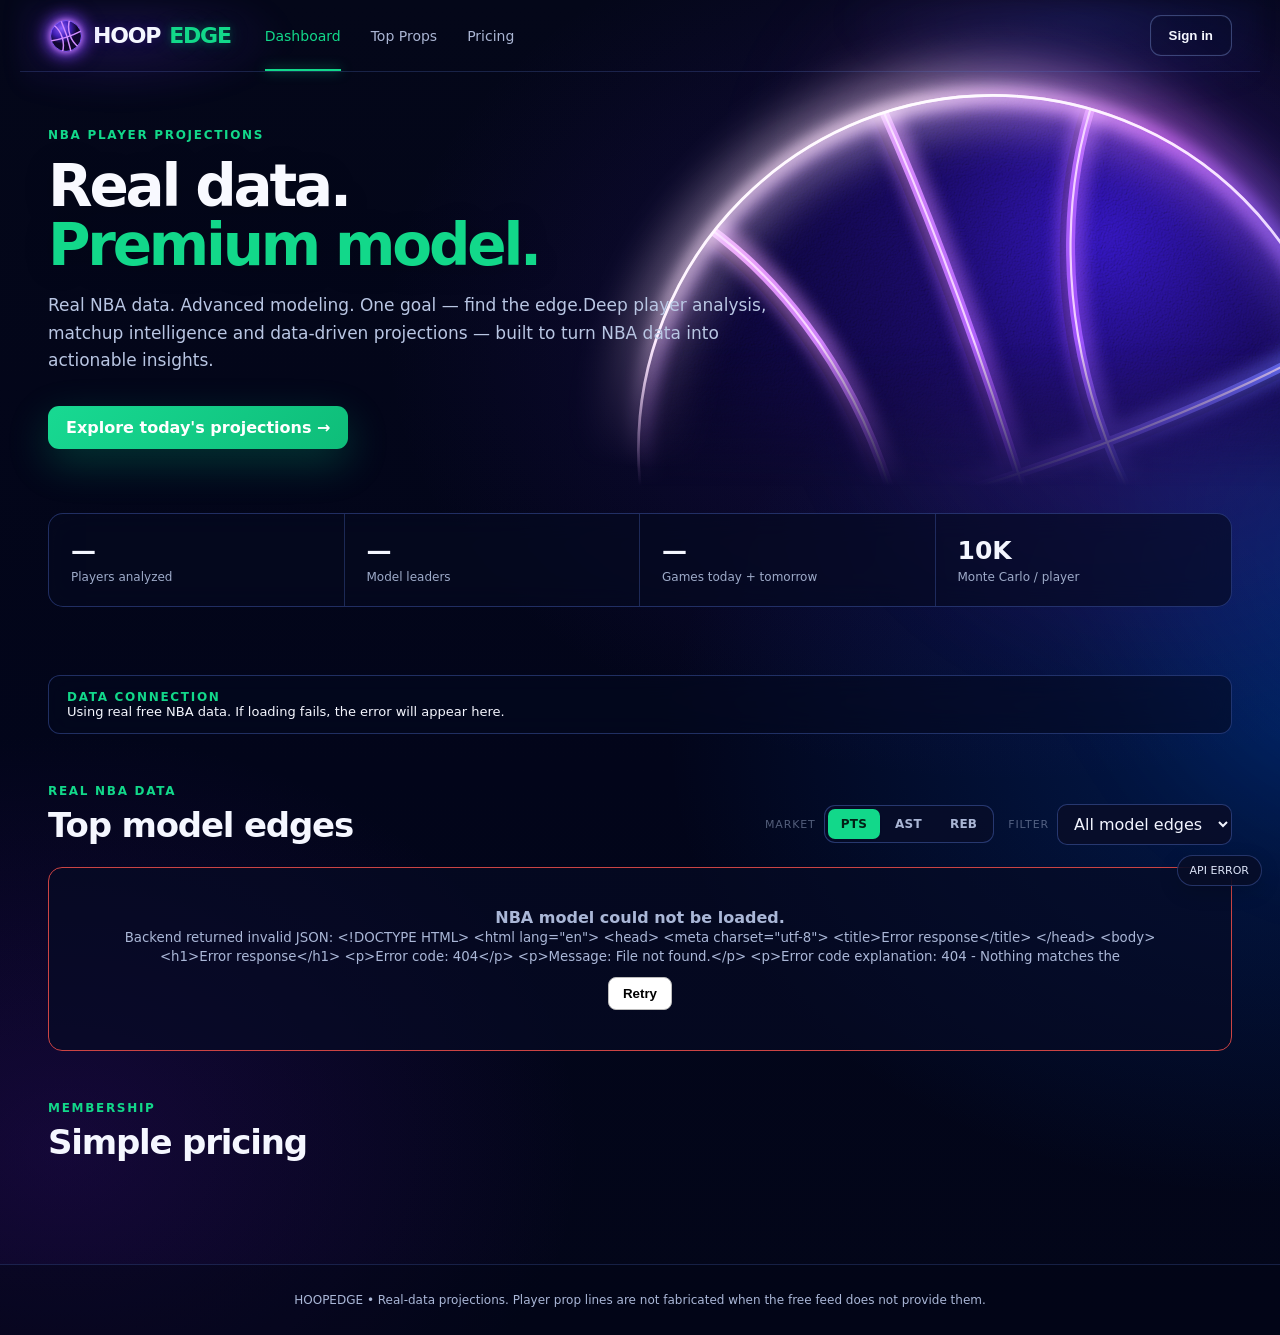
==== web/index.html @ 105c9c6b "Enhance hero section with additional insights Updated hero section to include deep player analysis a" ====
<!doctype html><html><head><meta charset="utf-8"><meta name="viewport" content="width=device-width,initial-scale=1"><title>HOOPEDGE — NBA Player Projections</title><style id="hoopedge-style">
:root{--bg:#f5f7f6;--panel:#fff;--line:#dfe7e2;--text:#102018;--muted:#6e7e75;--green:#19a866;--soft:#edf8f1}*{box-sizing:border-box}html{scroll-behavior:smooth}body{margin:0;background:var(--bg);color:var(--text);font-family:Inter,ui-sans-serif,system-ui,-apple-system,Segoe UI,sans-serif}header{height:72px;display:flex;align-items:center;max-width:1240px;margin:auto;padding:0 28px;border-bottom:1px solid var(--line);gap:36px}.brand{font-weight:900;letter-spacing:-1px;font-size:22px}.brand span{color:var(--green)}nav{display:flex;gap:28px;flex:1}a{color:inherit;text-decoration:none}nav a{font-size:14px;color:var(--muted)}button,.cta{border:0;border-radius:10px;padding:12px 18px;font-weight:750}.ghost{background:transparent;color:var(--text);border:1px solid var(--line)}main{max-width:1240px;margin:auto;padding:0 28px}.hero{min-height:360px;display:flex;align-items:center}.eyebrow{color:var(--green);font-size:12px;font-weight:850;letter-spacing:1.7px}.hero h1{font-size:58px;line-height:1.02;margin:15px 0;letter-spacing:-3px}.hero h1 em{font-style:normal;color:var(--green)}.hero p{max-width:720px;color:var(--muted);font-size:18px;line-height:1.6}.cta{display:inline-block;background:var(--green);color:white;margin-top:14px}.stats{display:grid;grid-template-columns:repeat(4,1fr);border:1px solid var(--line);border-radius:16px;overflow:hidden;margin-bottom:70px;background:var(--panel)}.stats div{padding:22px;border-right:1px solid var(--line)}.stats div:last-child{border:0}.stats b,.stats span{display:block}.stats b{font-size:25px}.stats span{color:var(--muted);font-size:12px;margin-top:5px}.sectionHead{display:flex;justify-content:space-between;align-items:end;margin:50px 0 22px}.sectionHead h2{font-size:34px;margin:7px 0 0}.legend{color:var(--muted);font-size:13px}.cards{display:grid;grid-template-columns:repeat(2,1fr);gap:14px}.card{background:var(--panel);border:1px solid var(--line);border-radius:14px;padding:20px;cursor:pointer;transition:.2s}.card:hover{transform:translateY(-2px);border-color:#9bc8ae;box-shadow:0 8px 30px #183b2512}.top{display:flex;justify-content:space-between;align-items:flex-start}.identity{display:flex;gap:12px;align-items:center}.headshot,.avatar{width:48px;height:48px;border-radius:50%;object-fit:cover}.avatar{background:var(--soft);display:grid;place-items:center;color:var(--green);font-weight:900}.player{font-size:18px;font-weight:800}.match{font-size:12px;color:var(--muted);margin-top:4px}.badge{font-size:10px;color:var(--green);border:1px solid #b7e5c9;background:var(--soft);padding:6px 8px;border-radius:7px;height:max-content}.grid{display:grid;grid-template-columns:repeat(4,1fr);margin-top:22px;border-top:1px solid var(--line);padding-top:16px;gap:10px}.grid span{display:block;color:var(--muted);font-size:10px;text-transform:uppercase}.grid b{display:block;margin-top:5px}.detail{margin-top:20px;background:var(--panel);border:1px solid var(--line);border-radius:16px;padding:24px}.hidden{display:none}.reasons{color:var(--muted);line-height:1.9}.thresholds{display:flex;gap:10px;flex-wrap:wrap}.thresholds div{background:var(--soft);padding:12px;border-radius:10px;min-width:90px}.plans{display:grid;grid-template-columns:repeat(3,1fr);gap:15px;margin-bottom:80px}.plan{background:var(--panel);border:1px solid var(--line);padding:25px;border-radius:16px}.plan.featured{border-color:var(--green)}.price{font-size:36px;font-weight:900;margin:16px 0}.plan ul{padding-left:18px;color:var(--muted);line-height:2}.empty{background:var(--panel);border:1px dashed var(--line);padding:40px;text-align:center;color:var(--muted);border-radius:14px;grid-column:1/-1}footer{border-top:1px solid var(--line);padding:28px;text-align:center;color:var(--muted);font-size:12px}@media(max-width:800px){nav{display:none}.hero{min-height:300px}.hero h1{font-size:42px}.stats{grid-template-columns:1fr 1fr}.cards,.plans{grid-template-columns:1fr}.grid{grid-template-columns:1fr 1fr;gap:16px}}
.api-status{position:fixed;right:18px;bottom:14px;background:#111827;color:#fff;padding:8px 12px;border-radius:999px;font-size:11px;z-index:50;box-shadow:0 6px 20px rgba(0,0,0,.15)}
.error{border:1px solid #ef4444}.error button{margin-top:12px;padding:8px 14px;border-radius:8px;border:0;cursor:pointer}
.diagnostics{margin:24px 0;padding:14px 18px;border:1px solid #ddd;border-radius:12px;background:#fafafa;color:#555;font-size:13px}.error{border-color:#c44!important}.error button{margin-top:12px;padding:8px 14px;border-radius:8px;border:1px solid #bbb;background:#fff;cursor:pointer}

.photo-wrap{width:48px;height:48px;display:block;flex:0 0 48px}.photo-wrap .headshot{display:block}
.grid b{font-size:17px;letter-spacing:-.2px}

.photo-wrap{width:48px;height:48px;display:block;flex:0 0 48px;overflow:hidden}.photo-wrap .headshot{display:block;width:48px;height:48px;border-radius:50%;object-fit:cover}.badge{display:none!important}

.show-all-wrap{text-align:center;margin:24px 0 10px}.show-all{background:#fff;border:1px solid var(--line);color:var(--text);cursor:pointer}.show-all:hover{border-color:#9bc8ae;background:var(--soft)}

.score-badge{font-size:16px;font-weight:900;border-radius:9px;padding:7px 9px;background:#f2f5f3}.score-badge small{display:block;font-size:8px;letter-spacing:.8px;color:#68776e;margin-top:2px}.score-badge.elite{background:#dff7e8;color:#087a43}.score-badge.strong{background:#e7f7ed;color:#13824d}.score-badge.good{background:#eef7f1;color:#327a55}.score-badge.lean{background:#f4f6f4;color:#5d6a62}.score-badge.pass{background:#f7eeee;color:#8b5757}.projection-row{display:grid;grid-template-columns:2fr 1fr 1fr;margin-top:18px;border-top:1px solid var(--line);padding-top:15px;gap:10px}.projection-row span,.metric-grid span{display:block;color:var(--muted);font-size:10px;text-transform:uppercase}.projection-row b{display:block;margin-top:4px;font-size:16px}.positive{color:#149b5d}.negative{color:#bd5454}.metric-grid{display:grid;grid-template-columns:repeat(4,1fr);gap:12px;margin:24px 0;border-top:1px solid var(--line);border-bottom:1px solid var(--line);padding:18px 0}.metric-grid b{display:block;margin-top:5px;font-size:17px}.detail-score{text-align:right}.detail-score b{display:block;font-size:42px;line-height:1}.detail-score span{font-size:10px;color:var(--muted);letter-spacing:1px}.factor-list{display:grid;grid-template-columns:1fr 1fr;gap:9px}.factor-list div{background:#f7faf8;border:1px solid var(--line);border-radius:9px;padding:11px;color:#415047;font-size:13px}.factor-list span{display:inline-grid;place-items:center;width:22px;height:22px;border-radius:50%;background:var(--soft);color:var(--green);font-weight:900;margin-right:8px}.model-note{color:var(--muted);font-size:12px;line-height:1.6}.diagnostics{margin:24px 0}.card:hover .score-badge{transform:scale(1.03)}@media(max-width:800px){.metric-grid{grid-template-columns:1fr 1fr}.factor-list{grid-template-columns:1fr}.projection-row{grid-template-columns:1fr 1fr}.projection-row div:first-child{grid-column:1/-1}}
.edge-filter{display:flex;align-items:center;gap:8px}.edge-filter label{font-size:11px;text-transform:uppercase;letter-spacing:.08em;opacity:.6}.edge-filter select{border:1px solid #d9dde5;border-radius:10px;padding:9px 12px;background:#fff;font:inherit}.games-list{display:grid;gap:12px}.game-card{border:1px solid #e4e7ec;border-radius:18px;background:#fff;cursor:pointer;overflow:hidden;transition:.18s}.game-card:hover{transform:translateY(-1px);box-shadow:0 8px 24px rgba(20,30,50,.07)}.game-head{display:flex;justify-content:space-between;align-items:center;padding:20px 22px}.game-head h3{margin:4px 0 6px;font-size:21px}.game-head h3 span{opacity:.45;font-weight:400}.game-meta{font-size:12px;opacity:.62}.game-arrow{font-size:28px;opacity:.55}.game-players{border-top:1px solid #edf0f4;padding:8px 14px 14px;background:#fafbfc}.players-sort{font-size:11px;text-transform:uppercase;letter-spacing:.08em;opacity:.55;padding:10px 8px}.game-player{display:flex;justify-content:space-between;align-items:center;padding:11px 8px;border-radius:12px}.game-player:hover{background:#fff}.game-player .photo-wrap,.game-player .avatar{width:38px;height:38px;min-width:38px}.game-player .headshot{width:38px;height:38px}.game-player .player{font-size:14px}.game-player .match{font-size:11px}.player-edge{text-align:right;min-width:70px}.player-edge b{display:block;font-size:18px}.player-edge span{font-size:10px;opacity:.65}.game-card.open{border-color:#d6dbe4}
.edge-filter{display:flex;align-items:center;gap:8px}.edge-filter label{font-size:11px;text-transform:uppercase;letter-spacing:.08em;opacity:.6}.edge-filter select{border:1px solid #d9dde5;border-radius:10px;padding:9px 12px;background:#fff;font:inherit}.games-list{display:grid;gap:12px}.game-card{border:1px solid #e4e7ec;border-radius:18px;background:#fff;cursor:pointer;overflow:hidden;transition:.18s}.game-card:hover{transform:translateY(-1px);box-shadow:0 8px 24px rgba(20,30,50,.07)}.game-head{display:flex;justify-content:space-between;align-items:center;padding:20px 22px}.game-head h3{margin:4px 0 6px;font-size:21px}.game-head h3 span{opacity:.45;font-weight:400}.game-meta{font-size:12px;opacity:.62}.game-arrow{font-size:28px;opacity:.55}.game-players{border-top:1px solid #edf0f4;padding:8px 14px 14px;background:#fafbfc}.players-sort{font-size:11px;text-transform:uppercase;letter-spacing:.08em;opacity:.55;padding:10px 8px}.game-player{display:flex;justify-content:space-between;align-items:center;padding:11px 8px;border-radius:12px}.game-player:hover{background:#fff}.game-player .photo-wrap,.game-player .avatar{width:38px;height:38px;min-width:38px}.game-player .headshot{width:38px;height:38px}.game-player .player{font-size:14px}.game-player .match{font-size:11px}.player-edge{text-align:right;min-width:70px}.player-edge b{display:block;font-size:18px}.player-edge span{font-size:10px;opacity:.65}.game-card.open{border-color:#d6dbe4}

/* V7.4 game grid + expanded player statistics */
.games-list{display:grid;grid-template-columns:repeat(3,minmax(0,1fr));gap:16px;align-items:start}
.game-card{min-width:0}
.game-card.open{grid-column:1/-1}
.game-head{min-height:112px}
.game-head h3{font-size:23px;letter-spacing:-.5px}
.game-meta{font-size:12px}
.game-players{padding:12px 16px 18px;background:#f8faf9;display:grid;grid-template-columns:repeat(2,minmax(0,1fr));gap:0 14px}
.players-sort{display:flex;justify-content:space-between;align-items:center;padding:10px 8px 12px;text-transform:none;letter-spacing:0;font-size:13px;font-weight:800;color:var(--text);grid-column:1/-1}
.players-sort small{font-size:11px;font-weight:500;color:var(--muted)}
.game-player{display:block;background:#fff;border:1px solid #e6ebe8;border-radius:14px;padding:14px 15px;margin:8px 0;transition:.15s}
.game-player:hover{border-color:#a8d6bb;box-shadow:0 5px 18px rgba(25,80,50,.06);background:#fff}
.player-main{display:flex;justify-content:space-between;align-items:center;gap:18px}
.player-main .identity{min-width:260px}
.player-primary{display:flex;align-items:center;justify-content:flex-end;gap:24px;min-width:420px}
.player-primary .projection{text-align:right}
.player-primary .projection span,.confidence span{display:block;font-size:9px;letter-spacing:1px;color:var(--muted);font-weight:800}
.player-primary .projection b{display:block;font-size:25px;letter-spacing:-.7px;margin-top:2px}
.player-primary .projection small{font-size:10px;color:var(--muted);letter-spacing:.5px}
.confidence{text-align:right;min-width:82px}
.confidence b{display:block;font-size:16px;margin-top:2px}
.confidence em{display:block;font-style:normal;color:var(--muted);font-size:9px;margin-top:2px}
.player-stats{display:grid;grid-template-columns:repeat(10,minmax(70px,1fr));gap:8px;border-top:1px solid #edf1ee;margin-top:13px;padding-top:12px}
.pstat{padding:0 5px;border-right:1px solid #edf1ee}
.pstat:last-child{border-right:0}
.pstat span{display:block;color:var(--muted);font-size:9px;text-transform:uppercase;letter-spacing:.5px;white-space:nowrap}
.pstat b{display:block;margin-top:4px;font-size:14px;white-space:nowrap}
.pstat.positive b{color:#149b5d}.pstat.negative b{color:#bd5454}
.metric-grid.compact{grid-template-columns:repeat(4,1fr)}
@media(max-width:1100px){.games-list{grid-template-columns:repeat(2,minmax(0,1fr))}.game-card.open{grid-column:1/-1}.player-main{align-items:flex-start}.player-primary{min-width:360px;gap:16px}.player-stats{grid-template-columns:repeat(5,minmax(80px,1fr))}}
@media(max-width:800px){.games-list{grid-template-columns:1fr}.game-card.open{grid-column:auto}.game-players{grid-template-columns:1fr}.player-main{display:block}.player-primary{justify-content:space-between;min-width:0;margin-top:14px}.player-stats{grid-template-columns:repeat(2,minmax(90px,1fr))}.players-sort{display:block}.players-sort small{display:block;margin-top:4px}.metric-grid.compact{grid-template-columns:1fr 1fr}}


/* V7.6 — compact two-column player cards, no overflow, confidence bar + tier colors */
.game-card.open{overflow:visible}
.game-players{overflow:visible;min-width:0}
.game-player{
  min-width:0;
  width:100%;
  overflow:hidden;
  border:1px solid #e4e9e6;
  border-top-width:4px;
  padding:15px 16px 14px;
  margin:8px 0;
  cursor:pointer;
}
.game-player.elite{border-top-color:#3b82f6}
.game-player.strong{border-top-color:#8b5cf6}
.game-player.good{border-top-color:#22c55e}
.game-player.lean{border-top-color:#f59e0b}
.game-player.pass{border-top-color:#94a3b8}

.player-main{
  display:grid;
  grid-template-columns:minmax(0,1fr) auto;
  align-items:center;
  gap:12px;
  min-width:0;
}
.player-main .identity{
  min-width:0;
  gap:10px;
}
.game-player .photo-wrap,
.game-player .avatar{
  width:42px;
  height:42px;
  min-width:42px;
  flex:0 0 42px;
}
.game-player .headshot{
  width:42px;
  height:42px;
}
.game-player .player{
  font-size:16px;
  white-space:nowrap;
  overflow:hidden;
  text-overflow:ellipsis;
}
.game-player .match{
  white-space:nowrap;
  overflow:hidden;
  text-overflow:ellipsis;
  max-width:260px;
}

.player-primary{
  display:grid;
  grid-template-columns:auto auto auto;
  align-items:center;
  justify-content:end;
  gap:13px;
  min-width:0;
}
.player-primary .projection{
  text-align:right;
  min-width:76px;
}
.player-primary .projection span,
.confidence span{
  display:block;
  font-size:9px;
  letter-spacing:.9px;
  color:var(--muted);
  font-weight:800;
}
.player-primary .projection b{
  display:block;
  font-size:24px;
  letter-spacing:-.7px;
  margin-top:2px;
  color:#f15a24;
}
.player-primary .projection small{
  font-size:9px;
  color:var(--muted);
  letter-spacing:.4px;
}
.score-badge{
  min-width:64px;
  text-align:center;
  border-radius:9px;
  padding:6px 8px;
}
.score-badge.elite{background:#e8f1ff;color:#2563eb}
.score-badge.strong{background:#f0e9ff;color:#7c3aed}
.score-badge.good{background:#eaf8ef;color:#159447}
.score-badge.lean{background:#fff4df;color:#d97706}
.score-badge.pass{background:#f1f3f5;color:#64748b}

.confidence{
  min-width:112px;
  text-align:left;
}
.confidence b{
  display:inline-block;
  font-size:16px;
  margin-top:2px;
}
.confidence em{
  display:block;
  font-style:normal;
  color:var(--muted);
  font-size:9px;
  margin-top:1px;
}
.confidence-bar{
  height:5px;
  width:100%;
  margin-top:6px;
  background:#dce5ed;
  border-radius:99px;
  overflow:hidden;
}
.confidence-bar i{
  display:block;
  height:100%;
  border-radius:99px;
  background:linear-gradient(90deg,#22a6e8 0%,#8b5cf6 55%,#e91e63 100%);
}

.player-stats{
  display:grid;
  grid-template-columns:repeat(5,minmax(0,1fr));
  gap:0;
  border-top:1px solid #edf1ee;
  margin-top:13px;
  padding-top:11px;
}
.pstat{
  min-width:0;
  padding:4px 8px;
  border-right:1px solid #edf1ee;
}
.pstat:nth-child(5n){border-right:0}
.pstat:nth-child(n+6){border-top:1px solid #edf1ee;margin-top:5px;padding-top:9px}
.pstat span{
  display:block;
  color:var(--muted);
  font-size:8px;
  text-transform:uppercase;
  letter-spacing:.45px;
  white-space:nowrap;
  overflow:hidden;
  text-overflow:ellipsis;
}
.pstat b{
  display:block;
  margin-top:3px;
  font-size:13px;
  white-space:nowrap;
}

@media(max-width:1100px){
  .games-list{grid-template-columns:repeat(2,minmax(0,1fr))}
  .game-card.open{grid-column:1/-1}
  .player-main{grid-template-columns:1fr}
  .player-primary{justify-content:start}
  .player-stats{grid-template-columns:repeat(5,minmax(70px,1fr))}
}
@media(max-width:800px){
  .games-list{grid-template-columns:1fr}
  .game-card.open{grid-column:auto}
  .game-players{grid-template-columns:1fr}
  .player-main{grid-template-columns:1fr}
  .player-primary{
    grid-template-columns:1fr 1fr;
    justify-content:stretch;
    margin-top:12px;
  }
  .player-primary .projection{grid-column:1}
  .confidence{grid-column:1/-1}
  .confidence-bar{max-width:none}
  .player-stats{grid-template-columns:repeat(2,minmax(90px,1fr))}
  .pstat:nth-child(5n){border-right:1px solid #edf1ee}
  .pstat:nth-child(2n){border-right:0}
  .pstat:nth-child(n+3){border-top:1px solid #edf1ee;margin-top:5px;padding-top:9px}
}

/* V7.7 — confidence moved to the bottom of each player widget */
.player-primary{grid-template-columns:auto auto;}
.confidence{display:none !important;}
.confidence-bottom{
  display:grid;
  grid-template-columns:auto minmax(160px,1fr);
  align-items:center;
  gap:12px;
  border-top:1px solid #edf1ee;
  margin-top:10px;
  padding-top:10px;
}
.confidence-label{display:flex;align-items:baseline;gap:8px;min-width:120px}
.confidence-label span{font-size:9px;letter-spacing:.8px;color:var(--muted);font-weight:800}
.confidence-label b{font-size:15px}
.confidence-label em{font-style:normal;font-size:9px;color:var(--muted)}
.confidence-bottom .confidence-bar{height:6px;margin-top:0;width:100%;background:#dce5ed;border-radius:99px;overflow:hidden}
.confidence-bottom .confidence-bar i{display:block;height:100%;border-radius:99px;background:linear-gradient(90deg,#22a6e8 0%,#8b5cf6 55%,#e91e63 100%)}
@media(max-width:800px){
 .confidence-bottom{grid-template-columns:1fr;gap:5px}
 .confidence-bottom .confidence-bar{width:100%}
}

/* V7.8 — market selector (PTS / AST / REB) */
.edge-controls{display:flex;align-items:flex-end;gap:14px}
.market-filter,.edge-filter{display:flex;align-items:center;gap:8px}
.market-filter label,.edge-filter label{font-size:11px;text-transform:uppercase;letter-spacing:.08em;opacity:.6}
.market-filter select{border:1px solid #d9dde5;border-radius:10px;padding:9px 12px;background:#fff;font:inherit;font-weight:800;min-width:72px}
@media(max-width:800px){.edge-controls{width:100%;justify-content:space-between}.market-filter,.edge-filter{flex:1}.market-filter select,.edge-filter select{width:100%}}

/* V7.9 — direct PTS / AST / REB market buttons */
.market-buttons{display:inline-flex;align-items:center;border:1px solid #d9dde5;border-radius:10px;background:#fff;padding:3px;gap:2px}
.market-btn{appearance:none;border:0;background:transparent;color:#667085;border-radius:7px;padding:8px 13px;font:inherit;font-size:12px;font-weight:800;letter-spacing:.02em;cursor:pointer;transition:.15s}
.market-btn:hover{background:#f3f5f7;color:#17212b}
.market-btn.active{background:#17212b;color:#fff;box-shadow:0 1px 2px rgba(0,0,0,.08)}
.market-filter{display:flex;align-items:flex-end;gap:8px}
.market-filter label{align-self:center}
@media(max-width:800px){.market-buttons{width:100%;justify-content:stretch}.market-btn{flex:1}.market-filter{display:flex}}

:root{--bg:#030619;--panel:rgba(8,13,40,.66);--line:rgba(78,105,184,.36);--text:#f7f8ff;--muted:#aab6d5;--green:#11d889;--soft:rgba(17,216,137,.1)}
html,body{background:#030619;color:var(--text)}
body{min-height:100vh;overflow-x:hidden;background:radial-gradient(900px 620px at 79% 28%,rgba(57,24,166,.34),transparent 62%),radial-gradient(760px 520px at 94% 64%,rgba(0,102,255,.22),transparent 62%),radial-gradient(600px 500px at 10% 88%,rgba(86,18,170,.18),transparent 62%),linear-gradient(180deg,#05081c,#020516 62%,#030619)}
body:before{content:"";position:fixed;inset:0;pointer-events:none;z-index:-1;background:linear-gradient(115deg,transparent 42%,rgba(77,34,213,.06) 54%,transparent 69%)}
.site-header{position:relative;z-index:30;height:72px;max-width:1240px;padding:0 28px;margin:auto;display:flex;align-items:center;gap:34px;background:transparent!important;border-bottom:1px solid rgba(81,106,181,.27);box-shadow:none!important}
.brand{display:flex;align-items:center;gap:9px;color:#f5f7ff!important;font-weight:900;letter-spacing:-1.2px;font-size:22px}.brand span:not(.brand-mark){color:var(--green)}.brand-mark{width:31px;height:31px;display:inline-flex;filter:drop-shadow(0 0 9px rgba(125,70,255,.55))}.brand-mark svg{width:100%;height:100%}
nav{gap:30px!important}nav a{position:relative;color:#aab5d3!important;font-size:14px!important}nav a:hover,nav a.active{color:var(--green)!important}nav a.active:after{content:"";position:absolute;left:0;right:0;bottom:-27px;height:2px;background:var(--green);box-shadow:0 0 12px rgba(17,216,137,.7)}
.ghost{background:transparent!important;color:#f5f7ff!important;border:1px solid rgba(104,124,191,.42)!important;border-radius:11px!important;box-shadow:none!important}
main{position:relative;max-width:1240px;padding:0 28px}.hero{position:relative;min-height:470px;display:flex;align-items:center;isolation:isolate}.hero-copy{position:relative;z-index:10;width:62%;padding:62px 0 54px}
.eyebrow{color:var(--green)!important}.hero h1{color:#f8f9ff!important;font-size:58px!important;line-height:1.02!important;margin:15px 0!important;letter-spacing:-3.2px!important}.hero h1 em{color:var(--green)!important}.hero p{max-width:710px!important;color:#b9c4df!important;font-size:17px!important;line-height:1.6!important}.cta{background:linear-gradient(135deg,#18d992,#0ebd79)!important;color:#fff!important;border-radius:11px!important;box-shadow:0 12px 34px rgba(0,210,137,.22)!important}
.hero-visual{position:absolute;z-index:2;right:-120px;top:-22px;width:780px;height:650px;pointer-events:none}.ball-halo{position:absolute;width:660px;height:660px;right:10px;top:-25px;border-radius:50%;background:radial-gradient(circle,rgba(116,47,255,.32) 0 23%,rgba(85,33,219,.18) 40%,transparent 70%);filter:blur(18px)}.ball-glow{position:absolute;width:540px;height:540px;right:90px;top:45px;border-radius:50%;background:radial-gradient(circle,rgba(120,53,255,.36),rgba(30,93,255,.14) 43%,transparent 72%);filter:blur(22px)}.hero-ball{position:absolute;width:610px;height:610px;right:34px;top:-8px;overflow:visible;filter:drop-shadow(0 0 28px rgba(115,52,255,.4)) drop-shadow(18px 20px 70px rgba(0,93,255,.23))}
.energy{position:absolute;border-radius:50%;pointer-events:none;filter:blur(15px)}.energy-a{width:520px;height:150px;right:-10px;top:130px;background:linear-gradient(90deg,transparent,rgba(133,58,255,.25),rgba(39,137,255,.22),transparent);transform:rotate(-25deg)}.energy-b{width:470px;height:100px;right:70px;top:390px;background:linear-gradient(90deg,transparent,rgba(103,47,255,.3),rgba(0,126,255,.18),transparent);transform:rotate(27deg)}.energy-c{width:380px;height:80px;right:190px;top:50px;background:linear-gradient(90deg,transparent,rgba(220,92,255,.28),transparent);transform:rotate(-12deg)}
.light-streak{position:absolute;height:2px;border-radius:99px;background:linear-gradient(90deg,transparent,rgba(148,86,255,.8),rgba(46,137,255,.55),transparent);filter:blur(1px);opacity:.65}.streak-1{width:430px;right:80px;top:178px;transform:rotate(-29deg)}.streak-2{width:360px;right:-20px;top:500px;transform:rotate(-12deg)}.streak-3{width:300px;right:310px;top:84px;transform:rotate(19deg);opacity:.4}
.stats,.diagnostics,.game-card,.detail,.plan{background:rgba(7,12,37,.68)!important;border-color:rgba(69,96,176,.46)!important;color:#f5f7ff!important;backdrop-filter:blur(12px)}.stats{position:relative;z-index:15;margin-top:8px!important;margin-bottom:68px!important}.stats div{border-right-color:rgba(69,96,176,.38)!important}.stats b{color:#f4f6ff!important}.stats span,.legend,.game-meta,.players-sort small,.match,.pstat span,.projection span,.confidence span,.confidence em{color:#9eabc9!important}.diagnostics{position:relative;z-index:15}.sectionHead,.games-list,.plans{position:relative;z-index:10}.sectionHead h2,.game-head h3,.detail h2,.detail h3{color:#f5f7ff!important}.edge-controls{display:flex;align-items:center;gap:14px}.market-filter{display:flex;align-items:center;gap:8px}.market-filter label,.edge-filter label{color:#8996b5!important}.market-buttons{display:flex;padding:3px;border:1px solid rgba(69,96,176,.52);border-radius:11px;background:rgba(8,13,40,.8)}.market-btn{padding:8px 13px!important;color:#aab6d5!important;background:transparent!important}.market-btn.active{background:var(--green)!important;color:#032016!important}.edge-filter select{border:1px solid rgba(69,96,176,.52)!important;background:rgba(8,13,40,.88)!important;color:#f2f5ff!important}.game-player{background:rgba(10,16,45,.72)!important;border-color:rgba(69,96,176,.35)!important}.game-player:hover{background:rgba(16,24,61,.88)!important;border-color:rgba(105,80,255,.55)!important}.game-players{background:rgba(3,7,24,.48)!important;border-top-color:rgba(69,96,176,.32)!important}.player,.player-primary .projection b,.confidence b,.pstat b{color:#f2f5ff!important}.player-stats{border-top-color:rgba(69,96,176,.25)!important}.pstat{border-right-color:rgba(69,96,176,.25)!important}.score-badge.elite,.score-badge.strong{background:rgba(17,216,137,.15)!important;color:#55efad!important}.score-badge.good,.score-badge.lean{background:rgba(113,75,255,.15)!important;color:#b797ff!important}.score-badge.pass{background:rgba(220,84,120,.13)!important;color:#ef9db2!important}.factor-list div{background:rgba(12,18,48,.8)!important;border-color:rgba(69,96,176,.28)!important;color:#c0c9df!important}.plan.featured{border-color:rgba(17,216,137,.7)!important}.plan ul{color:#9da9c7!important}footer{border-top-color:rgba(69,96,176,.3)!important;background:rgba(2,5,20,.55)}.api-status{background:rgba(8,13,40,.88)!important;border:1px solid rgba(69,96,176,.45);color:#dce4f8!important;backdrop-filter:blur(10px)}
@media(max-width:1000px){.hero-copy{width:68%}.hero-visual{right:-230px;opacity:.72}}@media(max-width:800px){.site-header{padding:0 18px}main{padding:0 18px}.hero{min-height:540px}.hero-copy{width:100%;padding-top:54px}.hero h1{font-size:45px!important}.hero-visual{right:-300px;top:20px;opacity:.48}.stats{grid-template-columns:1fr 1fr}.edge-controls{flex-wrap:wrap}}


/* HOOPEDGE HERO FINAL — visual polish only */
:root{
  --bg:#02051a;
  --panel:rgba(7,12,37,.66);
  --line:rgba(80,108,194,.34);
  --text:#f7f8ff;
  --muted:#aab7d7;
  --green:#12d88a;
  --soft:rgba(18,216,138,.10);
}
html,body{background:#02051a;color:var(--text)}
body{
  min-height:100vh;
  overflow-x:hidden;
  background:
    radial-gradient(900px 650px at 78% 23%,rgba(76,35,210,.24),transparent 62%),
    radial-gradient(900px 620px at 98% 58%,rgba(0,95,255,.20),transparent 65%),
    radial-gradient(720px 560px at 12% 88%,rgba(98,20,190,.18),transparent 65%),
    linear-gradient(180deg,#05081d 0%,#02051a 56%,#030619 100%);
}
body:after{
  content:"";
  position:fixed;
  inset:-20%;
  pointer-events:none;
  z-index:-2;
  background:
    conic-gradient(from 210deg at 77% 34%,transparent 0 27%,rgba(105,47,255,.075) 31%,transparent 36% 49%,rgba(0,121,255,.055) 54%,transparent 59%);
  filter:blur(26px);
  transform:rotate(-3deg);
}
.site-header{
  position:relative;
  z-index:50;
  max-width:1240px;
  height:72px;
  margin:auto;
  padding:0 28px;
  background:transparent!important;
  border-bottom:1px solid rgba(82,108,190,.28)!important;
  box-shadow:none!important;
}
.brand{gap:9px}
.brand-mark{width:32px;height:32px}
nav a{transition:color .2s ease}
.ghost{
  background:rgba(5,9,28,.18)!important;
  border-color:rgba(122,145,213,.42)!important;
  box-shadow:0 0 0 1px rgba(255,255,255,.015) inset!important;
}
main{max-width:1240px}
.hero{
  min-height:500px;
  position:relative;
  isolation:isolate;
  overflow:visible;
}
.hero-copy{
  width:61%;
  padding:74px 0 62px;
  position:relative;
  z-index:20;
}
.hero h1{
  font-size:60px!important;
  letter-spacing:-3.5px!important;
  text-shadow:0 4px 30px rgba(0,0,0,.18);
}
.hero p{
  max-width:690px!important;
  color:#b9c6e3!important;
}
.cta{
  position:relative;
  z-index:25;
  box-shadow:0 14px 42px rgba(0,211,139,.24)!important;
}
.hero-visual{
  position:absolute;
  z-index:3;
  right:-118px;
  top:-46px;
  width:820px;
  height:720px;
  pointer-events:none;
  overflow:visible;
}
.ball-halo{
  width:690px;height:690px;
  right:16px;top:-12px;
  background:
    radial-gradient(circle at 49% 48%,rgba(137,63,255,.35) 0 19%,rgba(80,32,215,.24) 35%,rgba(22,86,255,.12) 53%,transparent 72%);
  filter:blur(24px);
}
.ball-glow{
  width:575px;height:575px;
  right:72px;top:48px;
  background:
    radial-gradient(circle at 34% 28%,rgba(209,117,255,.26),rgba(109,47,255,.24) 32%,rgba(18,104,255,.12) 58%,transparent 74%);
  filter:blur(28px);
}
.hero-ball{
  width:650px;height:650px;
  right:28px;top:-8px;
  filter:
    drop-shadow(0 0 18px rgba(133,68,255,.48))
    drop-shadow(0 0 62px rgba(88,42,255,.27))
    drop-shadow(24px 28px 80px rgba(0,103,255,.20));
  opacity:.98;
}
.energy-a{width:620px;height:175px;right:-30px;top:145px;opacity:.9}
.energy-b{width:560px;height:120px;right:20px;top:410px;opacity:.8}
.energy-c{width:450px;height:90px;right:170px;top:78px;opacity:.9}
.light-streak{opacity:.75}
.streak-1{width:500px;right:55px;top:185px}
.streak-2{width:430px;right:-10px;top:525px}
.streak-3{width:340px;right:330px;top:96px}
.stats,.diagnostics,.game-card,.detail,.plan{
  background:rgba(5,10,32,.66)!important;
  border-color:rgba(72,101,190,.43)!important;
  backdrop-filter:blur(14px);
}
.stats{margin-bottom:68px!important}
.stats div{padding:23px 22px}
.diagnostics{background:rgba(5,10,32,.58)!important}
.sectionHead h2{letter-spacing:-1.2px}
.game-card{box-shadow:0 10px 35px rgba(0,0,0,.12)}
.game-card:hover{box-shadow:0 16px 42px rgba(35,15,110,.18)!important}
.api-status{
  background:rgba(7,12,36,.78)!important;
  border:1px solid rgba(80,108,194,.42)!important;
  backdrop-filter:blur(12px);
}
footer{background:rgba(2,5,20,.42)}
@media(max-width:1000px){
  .hero-copy{width:68%}
  .hero-visual{right:-250px;opacity:.78}
}
@media(max-width:800px){
  .hero{min-height:560px}
  .hero-copy{width:100%;padding-top:56px}
  .hero-visual{right:-320px;top:30px;opacity:.48}
}

/* HOOPEDGE NEON ATMOSPHERE — logo + hero ball */
.site-header::before{
  content:"";
  position:absolute;
  left:0;
  right:0;
  top:0;
  height:110px;
  pointer-events:none;
  background:
    radial-gradient(240px 90px at 8% 35%, rgba(116,55,255,.16), transparent 72%),
    radial-gradient(340px 120px at 86% 18%, rgba(44,92,255,.12), transparent 75%);
  filter:blur(10px);
  z-index:-1;
}
.brand{
  position:relative;
  text-shadow:
    0 0 10px rgba(255,255,255,.08),
    0 0 24px rgba(72,54,255,.14);
}
.brand-mark{
  position:relative;
  width:34px;
  height:34px;
  filter:
    drop-shadow(0 0 5px rgba(183,101,255,.95))
    drop-shadow(0 0 14px rgba(105,58,255,.75))
    drop-shadow(0 0 30px rgba(35,108,255,.38));
}
.brand-mark::before{
  content:"";
  position:absolute;
  inset:-10px;
  border-radius:50%;
  background:radial-gradient(circle, rgba(139,73,255,.32), rgba(55,80,255,.12) 42%, transparent 72%);
  filter:blur(7px);
  z-index:-1;
}
.brand-mark svg{overflow:visible}
.brand-mark svg circle:first-of-type{
  filter:drop-shadow(0 0 5px rgba(195,114,255,.75));
}
.brand span:not(.brand-mark){
  text-shadow:0 0 18px rgba(17,216,137,.20), 0 0 32px rgba(17,216,137,.10);
}

.hero-visual::before{
  content:"";
  position:absolute;
  inset:-150px -170px -100px -170px;
  pointer-events:none;
  background:
    radial-gradient(ellipse 48% 44% at 64% 40%, rgba(111,45,255,.34), transparent 68%),
    radial-gradient(ellipse 40% 35% at 76% 62%, rgba(0,107,255,.26), transparent 70%),
    radial-gradient(ellipse 28% 24% at 52% 24%, rgba(218,105,255,.20), transparent 72%);
  filter:blur(30px);
  opacity:.95;
  z-index:-3;
}
.hero-visual::after{
  content:"";
  position:absolute;
  inset:-80px -140px -100px -180px;
  pointer-events:none;
  background:
    linear-gradient(143deg, transparent 36%, rgba(152,74,255,.20) 43%, transparent 49%),
    linear-gradient(164deg, transparent 52%, rgba(20,112,255,.16) 57%, transparent 62%),
    linear-gradient(22deg, transparent 58%, rgba(208,80,255,.14) 63%, transparent 69%);
  filter:blur(18px);
  opacity:.8;
  z-index:-2;
}
.ball-halo{
  width:760px!important;
  height:760px!important;
  right:-18px!important;
  top:-68px!important;
  background:
    radial-gradient(circle at 48% 47%, rgba(154,68,255,.38) 0 18%, rgba(91,36,229,.28) 34%, rgba(28,92,255,.17) 53%, transparent 73%)!important;
  filter:blur(28px)!important;
  opacity:1!important;
}
.ball-glow{
  width:650px!important;
  height:650px!important;
  right:34px!important;
  top:0!important;
  background:
    radial-gradient(circle at 35% 26%, rgba(255,137,255,.32), rgba(133,54,255,.30) 28%, rgba(39,91,255,.18) 55%, transparent 75%)!important;
  filter:blur(30px)!important;
  opacity:1!important;
}
.hero-ball{
  width:680px!important;
  height:680px!important;
  right:12px!important;
  top:-38px!important;
  opacity:1!important;
  filter:
    drop-shadow(0 0 10px rgba(198,102,255,.75))
    drop-shadow(0 0 34px rgba(132,57,255,.62))
    drop-shadow(0 0 82px rgba(52,62,255,.40))
    drop-shadow(28px 30px 95px rgba(0,116,255,.27))!important;
}
.light-streak{filter:blur(1.5px);opacity:.9!important}
.energy{filter:blur(18px)!important}
.energy-a{background:linear-gradient(90deg,transparent,rgba(174,72,255,.40),rgba(39,135,255,.34),transparent)!important}
.energy-b{background:linear-gradient(90deg,transparent,rgba(116,50,255,.42),rgba(0,136,255,.28),transparent)!important}
.energy-c{background:linear-gradient(90deg,transparent,rgba(233,100,255,.42),rgba(87,76,255,.20),transparent)!important}

@media(max-width:1000px){
  .hero-visual{right:-250px;opacity:.9}
}
@media(max-width:800px){
  .hero-visual{right:-330px;top:10px;opacity:.62}
  .brand-mark{width:31px;height:31px}
}


/* =========================================================
   HOOPEDGE — TARGET HERO ATMOSPHERE / BALL + LOGO
   Final visual override
   ========================================================= */

/* Keep the navigation completely transparent; only the fine divider remains. */
.site-header{
  background:transparent !important;
  box-shadow:none !important;
  backdrop-filter:none !important;
}

/* Stronger neon treatment on the logo, matching the hero ball. */
.brand{
  text-shadow:
    0 0 8px rgba(255,255,255,.12),
    0 0 18px rgba(120,72,255,.28),
    0 0 34px rgba(43,82,255,.14);
}
.brand-mark{
  width:36px !important;
  height:36px !important;
  filter:
    drop-shadow(0 0 4px rgba(224,151,255,1))
    drop-shadow(0 0 12px rgba(173,76,255,.95))
    drop-shadow(0 0 27px rgba(91,56,255,.72))
    drop-shadow(0 0 46px rgba(0,112,255,.30));
}
.brand-mark::before{
  inset:-14px !important;
  background:
    radial-gradient(circle,
      rgba(181,92,255,.44) 0%,
      rgba(112,56,255,.25) 34%,
      rgba(31,91,255,.12) 55%,
      transparent 73%);
  filter:blur(8px) !important;
}
.brand-mark svg{
  overflow:visible;
}
.brand-mark svg circle:first-of-type{
  filter:
    drop-shadow(0 0 4px rgba(218,143,255,.95))
    drop-shadow(0 0 10px rgba(143,68,255,.75));
}
.brand span:not(.brand-mark){
  text-shadow:
    0 0 10px rgba(17,216,137,.32),
    0 0 24px rgba(17,216,137,.18);
}

/* Give the whole right side the same atmospheric depth as the reference. */
.hero-visual{
  right:-175px !important;
  top:-78px !important;
  width:900px !important;
  height:820px !important;
  z-index:3 !important;
}
.hero-visual::before{
  inset:-170px -210px -150px -220px !important;
  background:
    radial-gradient(ellipse 44% 43% at 59% 39%,
      rgba(135,54,255,.46) 0%,
      rgba(98,39,224,.29) 36%,
      transparent 72%),
    radial-gradient(ellipse 38% 35% at 73% 59%,
      rgba(0,104,255,.30) 0%,
      rgba(31,63,224,.14) 42%,
      transparent 72%),
    radial-gradient(ellipse 24% 22% at 48% 24%,
      rgba(231,116,255,.28) 0%,
      transparent 72%);
  filter:blur(34px) !important;
  opacity:1 !important;
}
.hero-visual::after{
  inset:-120px -190px -150px -240px !important;
  background:
    linear-gradient(146deg,
      transparent 32%,
      rgba(157,71,255,.25) 42%,
      rgba(86,83,255,.10) 47%,
      transparent 53%),
    linear-gradient(165deg,
      transparent 46%,
      rgba(0,126,255,.20) 53%,
      transparent 61%),
    linear-gradient(23deg,
      transparent 53%,
      rgba(223,78,255,.18) 61%,
      transparent 69%);
  filter:blur(20px) !important;
  opacity:1 !important;
}

/* Much larger ball: the SVG contains transparent padding around its 244px circle,
   so enlarging the SVG is what makes the visible basketball match the reference. */
.hero-ball{
  width:820px !important;
  height:820px !important;
  right:0 !important;
  top:-55px !important;
  opacity:1 !important;
  transform:translateZ(0);
  filter:
    drop-shadow(0 0 10px rgba(212,111,255,.92))
    drop-shadow(0 0 28px rgba(164,64,255,.78))
    drop-shadow(0 0 60px rgba(107,47,255,.56))
    drop-shadow(0 0 105px rgba(30,82,255,.38))
    drop-shadow(24px 30px 90px rgba(0,112,255,.25)) !important;
}

/* Broad soft light behind the ball — this is intentionally larger than the ball. */
.ball-halo{
  width:900px !important;
  height:900px !important;
  right:-52px !important;
  top:-105px !important;
  background:
    radial-gradient(circle at 49% 46%,
      rgba(170,72,255,.46) 0 18%,
      rgba(112,39,237,.34) 32%,
      rgba(66,54,220,.22) 47%,
      rgba(0,105,255,.13) 61%,
      transparent 75%) !important;
  filter:blur(38px) !important;
  opacity:1 !important;
}
.ball-glow{
  width:790px !important;
  height:790px !important;
  right:-4px !important;
  top:-45px !important;
  background:
    radial-gradient(circle at 34% 25%,
      rgba(255,154,255,.43) 0%,
      rgba(177,71,255,.34) 23%,
      rgba(92,42,231,.26) 43%,
      rgba(22,101,255,.16) 61%,
      transparent 76%) !important;
  filter:blur(34px) !important;
  opacity:1 !important;
}

/* More visible neon energy arcs around the ball. */
.energy{
  position:absolute;
  pointer-events:none;
  border-radius:50%;
  mix-blend-mode:screen;
}
.energy-a{
  width:760px !important;
  height:230px !important;
  right:-35px !important;
  top:170px !important;
  background:
    linear-gradient(90deg,
      transparent 0%,
      rgba(161,70,255,.03) 16%,
      rgba(207,83,255,.34) 42%,
      rgba(58,110,255,.34) 68%,
      transparent 100%) !important;
  filter:blur(18px) !important;
  opacity:1 !important;
}
.energy-b{
  width:700px !important;
  height:190px !important;
  right:-60px !important;
  top:500px !important;
  background:
    linear-gradient(90deg,
      transparent,
      rgba(119,56,255,.28) 40%,
      rgba(0,136,255,.30) 68%,
      transparent) !important;
  filter:blur(20px) !important;
  opacity:1 !important;
}
.energy-c{
  width:620px !important;
  height:150px !important;
  right:170px !important;
  top:90px !important;
  background:
    linear-gradient(90deg,
      transparent,
      rgba(238,107,255,.30) 42%,
      rgba(93,79,255,.20) 70%,
      transparent) !important;
  filter:blur(17px) !important;
  opacity:1 !important;
}

/* Long diagonal light trails, like the reference background. */
.light-streak{
  height:2px !important;
  border-radius:999px;
  background:linear-gradient(90deg,
    transparent 0%,
    rgba(114,66,255,.05) 12%,
    rgba(174,89,255,.42) 50%,
    rgba(32,124,255,.32) 78%,
    transparent 100%) !important;
  box-shadow:
    0 0 8px rgba(137,73,255,.35),
    0 0 22px rgba(52,83,255,.20);
  filter:blur(.3px) !important;
  opacity:1 !important;
}
.streak-1{
  width:720px !important;
  right:20px !important;
  top:215px !important;
  transform:rotate(-19deg) !important;
}
.streak-2{
  width:620px !important;
  right:-45px !important;
  top:555px !important;
  transform:rotate(-13deg) !important;
}
.streak-3{
  width:500px !important;
  right:310px !important;
  top:115px !important;
  transform:rotate(17deg) !important;
}

/* Keep the hero content cleanly above the visual atmosphere. */
.hero-copy{
  z-index:20 !important;
}
.stats{
  position:relative;
  z-index:20;
}

/* Subtle blue/violet light spilling into the lower-right page area. */
body{
  background:
    radial-gradient(1050px 720px at 79% 27%,rgba(83,32,210,.30),transparent 64%),
    radial-gradient(900px 680px at 97% 58%,rgba(0,102,255,.24),transparent 66%),
    radial-gradient(760px 600px at 7% 83%,rgba(91,20,180,.22),transparent 68%),
    linear-gradient(180deg,#040719 0%,#02051a 58%,#030619 100%) !important;
}

@media(max-width:1000px){
  .hero-visual{
    right:-310px !important;
    opacity:.88 !important;
  }
}
@media(max-width:800px){
  .hero-visual{
    right:-390px !important;
    top:0 !important;
    opacity:.58 !important;
  }
  .hero-ball{
    width:760px !important;
    height:760px !important;
  }
}

/* FINAL REFERENCE MATCH — darker, more dimensional ball + controlled glow */
.hero-visual{overflow:visible!important}
.hero-ball{
  filter:
    drop-shadow(0 0 8px rgba(210,115,255,.82))
    drop-shadow(0 0 26px rgba(148,55,255,.66))
    drop-shadow(0 0 62px rgba(64,64,255,.42))
    drop-shadow(24px 30px 90px rgba(0,105,255,.22))!important;
}
.hero-ball circle[fill="url(#bb)"]{
  opacity:.96;
}
.ball-halo{
  background:
    radial-gradient(circle at 48% 45%,
      rgba(153,67,255,.38) 0 18%,
      rgba(104,39,226,.27) 33%,
      rgba(46,62,215,.17) 49%,
      rgba(0,105,255,.10) 61%,
      transparent 75%)!important;
}
.ball-glow{
  background:
    radial-gradient(circle at 34% 25%,
      rgba(255,151,255,.34) 0%,
      rgba(166,67,255,.27) 24%,
      rgba(80,40,220,.20) 45%,
      rgba(16,91,255,.13) 62%,
      transparent 76%)!important;
}
.brand-mark{
  filter:
    drop-shadow(0 0 3px rgba(225,153,255,.95))
    drop-shadow(0 0 10px rgba(163,73,255,.78))
    drop-shadow(0 0 24px rgba(75,64,255,.48))!important;
}
.brand-mark::before{
  background:
    radial-gradient(circle,
      rgba(177,88,255,.34) 0%,
      rgba(105,57,255,.19) 36%,
      rgba(31,91,255,.08) 56%,
      transparent 72%)!important;
}
.brand{
  text-shadow:
    0 0 7px rgba(255,255,255,.10),
    0 0 16px rgba(120,72,255,.22)!important;
}


/* === REFERENCE #2 VISUAL MATCH === */
.hero{min-height:470px!important}
.hero-copy{width:56%!important;padding:62px 0 54px!important}
.hero h1{font-size:58px!important;letter-spacing:-3.2px!important}
.hero p{max-width:680px!important;font-size:17px!important;line-height:1.62!important}
.hero-visual{right:-85px!important;top:-10px!important;width:760px!important;height:650px!important;overflow:visible!important}

/* Smaller, darker ball with restrained neon rim. */
.hero-ball{
  width:720px!important;height:720px!important;right:4px!important;top:-26px!important;
  opacity:1!important;
  filter:drop-shadow(0 0 7px rgba(190,104,255,.72))
          drop-shadow(0 0 22px rgba(122,48,255,.48))
          drop-shadow(0 0 55px rgba(44,65,255,.27))
          drop-shadow(20px 28px 72px rgba(0,100,255,.18))!important;
}
.ball-halo{
  width:820px!important;height:820px!important;right:-45px!important;top:-70px!important;
  background:radial-gradient(circle at 51% 48%,rgba(111,42,236,.34) 0 18%,rgba(74,31,190,.23) 34%,rgba(29,71,212,.14) 52%,transparent 72%)!important;
  filter:blur(38px)!important;
}
.ball-glow{
  width:690px!important;height:690px!important;right:12px!important;top:-18px!important;
  background:radial-gradient(circle at 34% 24%,rgba(218,112,255,.24),rgba(128,48,231,.20) 27%,rgba(55,48,188,.13) 50%,rgba(14,91,230,.10) 64%,transparent 76%)!important;
  filter:blur(34px)!important;
}
.hero-visual::before{
  inset:-150px -220px -160px -170px!important;
  background:
    radial-gradient(ellipse 40% 43% at 61% 40%,rgba(103,39,224,.25),transparent 69%),
    radial-gradient(ellipse 36% 38% at 79% 61%,rgba(0,100,255,.24),transparent 70%),
    radial-gradient(ellipse 25% 22% at 48% 24%,rgba(206,91,255,.18),transparent 72%)!important;
  filter:blur(38px)!important;
}
.hero-visual::after{
  inset:-120px -200px -150px -190px!important;
  background:
    linear-gradient(145deg,transparent 34%,rgba(128,55,238,.16) 44%,transparent 52%),
    linear-gradient(166deg,transparent 46%,rgba(0,116,255,.15) 54%,transparent 62%),
    linear-gradient(24deg,transparent 53%,rgba(201,74,255,.13) 62%,transparent 70%)!important;
  filter:blur(20px)!important;
}
.energy-a{width:650px!important;height:190px!important;right:-55px!important;top:155px!important;background:linear-gradient(90deg,transparent,rgba(148,62,255,.22),rgba(37,128,255,.20),transparent)!important;filter:blur(19px)!important}
.energy-b{width:610px!important;height:150px!important;right:-45px!important;top:455px!important;background:linear-gradient(90deg,transparent,rgba(107,48,240,.21),rgba(0,128,255,.20),transparent)!important;filter:blur(20px)!important}
.energy-c{width:520px!important;height:120px!important;right:155px!important;top:65px!important;background:linear-gradient(90deg,transparent,rgba(218,91,255,.22),rgba(88,73,255,.13),transparent)!important;filter:blur(17px)!important}
.light-streak{background:linear-gradient(90deg,transparent,rgba(151,77,255,.30),rgba(42,126,255,.23),transparent)!important;box-shadow:0 0 10px rgba(95,71,255,.16)!important;opacity:.85!important}
.streak-1{width:520px!important;right:55px!important;top:160px!important;transform:rotate(-27deg)!important}
.streak-2{width:430px!important;right:-30px!important;top:475px!important;transform:rotate(-13deg)!important}
.streak-3{width:360px!important;right:285px!important;top:70px!important;transform:rotate(18deg)!important;opacity:.32!important}
body{background:radial-gradient(980px 700px at 79% 25%,rgba(72,28,188,.25),transparent 64%),radial-gradient(930px 700px at 100% 55%,rgba(0,91,235,.24),transparent 66%),radial-gradient(760px 610px at 5% 86%,rgba(85,17,166,.22),transparent 68%),linear-gradient(180deg,#040719 0%,#02051a 58%,#030619 100%)!important}
.brand{text-shadow:0 0 10px rgba(126,66,255,.20),0 0 22px rgba(53,76,255,.10)!important}
.brand-mark{filter:drop-shadow(0 0 7px rgba(135,66,255,.52))!important}
.brand-mark::before{inset:-9px!important;background:radial-gradient(circle,rgba(145,67,255,.28),rgba(54,72,235,.08) 45%,transparent 72%)!important;filter:blur(7px)!important}
.stats{margin-top:8px!important;margin-bottom:68px!important;border-radius:15px!important}
.stats div{padding:22px!important}
@media(max-width:1000px){.hero-copy{width:68%!important}.hero-visual{right:-260px!important;opacity:.72}}
@media(max-width:800px){.hero-copy{width:100%!important}.hero-visual{right:-320px!important;top:20px!important;opacity:.48}}


/* === HERO v3 — tamna, zagušena lopta, isečena (po slici #2) === */
.hero{min-height:0!important}
.hero-copy{width:62%!important;padding:56px 0 24px!important}
.hero p{max-width:720px!important}
.hero-visual{right:-211px!important;top:-72px!important;width:900px!important;height:900px!important;overflow:visible!important;z-index:3!important}
.hero-visual::before{content:"";position:absolute;inset:-60px;pointer-events:none;z-index:-1;border-radius:50%;
  background:radial-gradient(circle at 52% 50%,rgba(70,36,190,.30) 0,rgba(38,48,190,.14) 42%,transparent 68%);filter:blur(36px)!important;opacity:1!important}
.hero-visual::after,.ball-halo,.ball-glow,.energy,.light-streak{display:none!important}
.hero-ball{position:absolute!important;width:900px!important;height:900px!important;right:0!important;top:0!important;overflow:visible!important;filter:none!important;opacity:1!important;transform:none!important}
.stats{margin-top:40px!important}
@media(max-width:1000px){.hero-copy{width:68%!important}.hero-visual{right:-330px!important;opacity:.7!important}}
@media(max-width:800px){.hero-copy{width:100%!important}.hero-visual{right:-470px!important;top:-20px!important;opacity:.4!important}}
</style></head><body>
<div class="api-status" id="apiStatus">CONNECTING TO FREE NBA DATA…</div>
<header class="site-header"><a class="brand" href="#dashboard"><span class="brand-mark"><svg viewBox="0 0 42 42"><defs><radialGradient id="m" cx="35%" cy="25%"><stop stop-color="#8b5cff"/><stop offset=".6" stop-color="#3e1db2"/><stop offset="1" stop-color="#10072e"/></radialGradient></defs><circle cx="21" cy="21" r="18" fill="url(#m)" stroke="#875cff"/><clipPath id="lg-c"><circle cx="21" cy="21" r="18"/></clipPath><g clip-path="url(#lg-c)"><g fill="none" stroke="#d18cff" stroke-width="1.7" stroke-linecap="round" transform="rotate(-18 21 21)"><path d="M21 2C22.2 14 22.2 28 21 40"/><path d="M2 21C13 22.8 29 22.8 40 21"/><path d="M11 4C18 14 18 28 11 38"/><path d="M31 4C24 14 24 28 31 38"/></g></g></svg></span>HOOP<span>EDGE</span></a><nav><a class="active" href="#dashboard">Dashboard</a><a href="#props">Top Props</a><a href="#pricing">Pricing</a></nav><button class="ghost">Sign in</button></header>
<main><section class="hero"><div class="hero-copy"><div class="eyebrow">NBA PLAYER PROJECTIONS</div><h1>Real data.<br><em>Premium model.</em></h1><p>Real NBA data. Advanced modeling. One goal — find the edge.Deep player analysis, matchup intelligence and data-driven projections — built to turn NBA data into actionable insights.</p><a class="cta" href="#props">Explore today's projections <span>→</span></a></div><div class="hero-visual" aria-hidden="true"><svg class="hero-ball" viewBox="0 0 1000 1000"><defs>
<radialGradient id="hb-body" cx="66%" cy="20%" r="88%"><stop stop-color="#2d1685"/><stop offset=".3" stop-color="#160a47"/><stop offset=".68" stop-color="#080522"/><stop offset="1" stop-color="#02020c"/></radialGradient>
<linearGradient id="hb-rim" gradientUnits="userSpaceOnUse" x1="420" y1="100" x2="900" y2="650"><stop stop-color="#ffe0ff"/><stop offset=".3" stop-color="#d36bff"/><stop offset=".65" stop-color="#6a55ff"/><stop offset="1" stop-color="#2a86ff"/></linearGradient>
<linearGradient id="hb-seam" gradientUnits="userSpaceOnUse" x1="300" y1="100" x2="880" y2="750"><stop stop-color="#ffb0ff"/><stop offset=".5" stop-color="#a455ff"/><stop offset="1" stop-color="#3a8fff"/></linearGradient>
<linearGradient id="hb-mg" gradientUnits="userSpaceOnUse" x1="0" y1="380" x2="0" y2="540"><stop stop-color="#fff"/><stop offset="1" stop-color="#000"/></linearGradient>
<linearGradient id="hb-tg" gradientUnits="userSpaceOnUse" x1="0" y1="90" x2="0" y2="520"><stop stop-color="#fff"/><stop offset=".55" stop-color="#bbb"/><stop offset="1" stop-color="#000"/></linearGradient>
<mask id="hb-m" maskUnits="userSpaceOnUse" x="-200" y="-200" width="1400" height="1400"><rect x="-200" y="-200" width="1400" height="1400" fill="url(#hb-mg)"/></mask>
<mask id="hb-mt" maskUnits="userSpaceOnUse" x="-200" y="-200" width="1400" height="1400"><rect x="-200" y="-200" width="1400" height="1400" fill="url(#hb-tg)"/></mask>
<filter id="hb-b8" x="-20%" y="-20%" width="140%" height="140%"><feGaussianBlur stdDeviation="8"/></filter>
<filter id="hb-b30" x="-30%" y="-30%" width="160%" height="160%"><feGaussianBlur stdDeviation="24"/></filter>
<filter id="hb-tex" filterUnits="userSpaceOnUse" x="0" y="0" width="1000" height="1000"><feTurbulence type="fractalNoise" baseFrequency=".75" numOctaves="3" seed="4" result="n"/><feDiffuseLighting in="n" lighting-color="#b48cff" surfaceScale="2.2"><feDistantLight azimuth="45" elevation="55"/></feDiffuseLighting></filter>
<clipPath id="hb-c"><circle cx="500" cy="500" r="394"/></clipPath>
<g id="hb-seams" transform="rotate(-18 500 500)"><path d="M500 100C525 340 525 660 500 900"/><path d="M100 500C330 545 670 545 900 500"/><path d="M250 135C420 330 420 670 250 865"/><path d="M750 135C580 330 580 670 750 865"/></g>
</defs>
<g mask="url(#hb-m)">
<circle cx="500" cy="500" r="394" fill="url(#hb-body)"/>
<rect width="1000" height="1000" filter="url(#hb-tex)" clip-path="url(#hb-c)" opacity=".5" style="mix-blend-mode:overlay"/>
<g clip-path="url(#hb-c)" fill="none" stroke-linecap="round">
<use href="#hb-seams" stroke="#000" stroke-width="16" opacity=".35" transform="translate(-4 5)"/>
<use href="#hb-seams" stroke="url(#hb-seam)" stroke-width="30" opacity=".5" filter="url(#hb-b8)"/>
<use href="#hb-seams" stroke="url(#hb-seam)" stroke-width="10" opacity=".95"/>
<use href="#hb-seams" stroke="#ffe3ff" stroke-width="2.4" opacity=".85"/>
<circle cx="500" cy="500" r="386" stroke="#b96bff" stroke-width="16" opacity=".3" filter="url(#hb-b8)"/></g>
<circle cx="500" cy="500" r="394" fill="none" stroke="url(#hb-rim)" stroke-width="3"/>
</g>
<g mask="url(#hb-mt)" fill="none" style="mix-blend-mode:screen">
<circle cx="500" cy="500" r="394" stroke="url(#hb-rim)" stroke-width="70" opacity=".45" filter="url(#hb-b30)"/>
<circle cx="500" cy="500" r="394" stroke="url(#hb-rim)" stroke-width="18" opacity=".9" filter="url(#hb-b8)"/>
<circle cx="500" cy="500" r="394" stroke="#fff0ff" stroke-width="3"/>
</g>
</svg></div></section>
<section id="dashboard" class="stats"><div><b id="players">—</b><span>Players analyzed</span></div><div><b id="high">—</b><span>Model leaders</span></div><div><b id="games">—</b><span>Games today + tomorrow</span></div><div><b>10K</b><span>Monte Carlo / player</span></div></section>
<section id="diagnostics" class="diagnostics"><div class="eyebrow">DATA CONNECTION</div><div id="diagText">Using real free NBA data. If loading fails, the error will appear here.</div></section><section id="props"><div class="sectionHead"><div><div class="eyebrow">REAL NBA DATA</div><h2>Top model edges</h2><div id="showing" class="legend"></div></div><div class="edge-controls"><div class="market-filter"><label>Market</label><div class="market-buttons" role="group" aria-label="Market"><button type="button" class="market-btn active" data-market="PTS" onclick="setMarket('PTS')">PTS</button><button type="button" class="market-btn" data-market="AST" onclick="setMarket('AST')">AST</button><button type="button" class="market-btn" data-market="REB" onclick="setMarket('REB')">REB</button></div></div><div class="edge-filter"><label>Filter</label><select id="confidenceFilter" onchange="setConfidence(this.value)"><option value="ALL">All model edges</option><option value="ELITE">Elite (82+)</option><option value="STRONG">Strong (72+)</option><option value="GOOD">Good (62+)</option><option value="LEAN">Lean (52+)</option></select></div></div></div><div id="cards" class="games-list"></div></section>
<section id="detail" class="detail hidden"></section>
<section id="pricing"><div class="sectionHead"><div><div class="eyebrow">MEMBERSHIP</div><h2>Simple pricing</h2></div></div><div id="plans" class="plans"></div></section>
</main><footer>HOOPEDGE • Real-data projections. Player prop lines are not fabricated when the free feed does not provide them.</footer><script id="hoopedge-app">
let selectedGame=null,minConfidence='ALL',allPlayers=[],selectedMarket='PTS';
const esc=s=>String(s??'').replace(/[&<>'"]/g,c=>({'&':'&amp;','<':'&lt;','>':'&gt;',"'":'&#39;','"':'&quot;'}[c]));
const initials=n=>String(n||'').split(/\s+/).filter(Boolean).slice(0,2).map(x=>x[0]).join('').toUpperCase();
function photo(p){return p.headshot?`<span class="photo-wrap"><img class="headshot" src="${esc(p.headshot)}" alt="${esc(p.name)}" loading="lazy"></span>`:`<div class="avatar">${initials(p.name)}</div>`}
function scoreClass(v){return v>=82?'elite':v>=72?'strong':v>=62?'good':v>=52?'lean':'pass'}
function marketMeta(){return selectedMarket==='AST'?{label:'AST',name:'Assists'}:selectedMarket==='REB'?{label:'REB',name:'Rebounds'}:{label:'PTS',name:'Points'}}
function filtered(){return allPlayers.filter(p=>minConfidence==='ALL'||scoreClass(+p.model_score)===minConfidence.toLowerCase())}
function groups(){const m=new Map();for(const p of filtered()){const t=[p.team,p.opponent].sort(),k=`${p.game_date}|${p.game_time}|${t.join('-')}`;if(!m.has(k))m.set(k,{key:k,date:p.game_date,time:p.game_time,teams:t,players:[]});m.get(k).players.push(p)}return [...m.values()].map(g=>(g.players.sort((a,b)=>+b.model_score-+a.model_score),g)).sort((a,b)=>(a.date+a.time).localeCompare(b.date+b.time))}
function timeLabel(t){try{return t?new Date(t).toLocaleTimeString([], {hour:'2-digit',minute:'2-digit'}):''}catch{return t||''}}
function val(v,d=1){const n=Number(v);return Number.isFinite(n)?n.toFixed(d):'—'}
function stat(label,value,cls=''){return `<div class="pstat ${cls}"><span>${label}</span><b>${value}</b></div>`}
function playerRow(p){
  const score=+p.model_score, conf=+p.confidence_score, m=marketMeta();
  return `<div class="game-player ${scoreClass(score)}" onclick="event.stopPropagation();detail(${p.player_id})">
    <div class="player-main">
      <div class="identity">${photo(p)}<div><div class="player">${esc(p.name)}</div><div class="match">${esc(p.team)} • ${esc(p.opponent)} • ${val(p.expected_minutes)} min expected</div></div></div>
      <div class="player-primary">
        <div class="projection"><span>PROJECTION</span><b>${val(p.projection)} <small>${m.label}</small></b></div>
        <div class="score-badge ${scoreClass(score)}"><b>${score.toFixed(0)}</b><small>MODEL SCORE</small></div>
      </div>
    </div>
    <div class="player-stats">
      ${stat('Season',val(p.stat_season))}${stat('Last 5',val(p.stat_last5))}${stat('Last 10',val(p.stat_last10))}${stat('Last 20',val(p.stat_last20))}${stat('Trend',`${+p.trend>=0?'+':''}${val(p.trend)}`,+p.trend>=0?'positive':'negative')}${stat('Minutes',val(p.expected_minutes))}${stat('Usage',`${val(p.usage)}%`)}${stat('Pace',`${val(p.pace,0)}%`)}${stat('Opp Def',`${val(p.opponent_defense,1)}`)}${stat('MC',Number(p.monte_carlo||10000).toLocaleString())}
    </div>
    <div class="confidence-bottom">
      <div class="confidence-label"><span>CONFIDENCE</span><b>${conf.toFixed(0)}%</b><em>${esc(p.confidence||'')}</em></div>
      <div class="confidence-bar"><i style="width:${Math.max(0,Math.min(100,conf))}%"></i></div>
    </div>
  </div>`
}
function render(){
 const gs=groups();
 document.querySelector('#showing').textContent=`${gs.length} utakmica • klikni utakmicu za igrače`;
 document.querySelector('#cards').innerHTML=gs.map(g=>{const o=selectedGame===g.key;return `<article class="game-card ${o?'open':''}" onclick="toggleGame('${encodeURIComponent(g.key)}')">
   <div class="game-head"><div><div class="eyebrow">NBA GAME</div><h3>${esc(g.teams[0])} <span>vs</span> ${esc(g.teams[1])}</h3><div class="game-meta">${esc(g.date)} ${timeLabel(g.time)} • ${g.players.length} igrača</div></div><div class="game-arrow">${o?'−':'+'}</div></div>
   ${o?`<div class="game-players"><div class="players-sort"><span>Igrači</span><small>sortirano po Model Score • najveći → najmanji</small></div>${g.players.map(playerRow).join('')}</div>`:''}
 </article>`}).join('')||'<div class="empty">Nema utakmica za izabrani filter.</div>';
 document.querySelectorAll('.headshot').forEach(i=>i.addEventListener('error',()=>i.style.display='none'))
}
window.toggleGame=k=>{k=decodeURIComponent(k);selectedGame=selectedGame===k?null:k;render()};
window.setConfidence=v=>{minConfidence=v;selectedGame=null;render()};
window.setMarket=v=>{selectedMarket=(v||'PTS').toUpperCase();selectedGame=null;document.querySelectorAll('.market-btn').forEach(b=>b.classList.toggle('active',b.dataset.market===selectedMarket));load()};
async function load(){const st=document.querySelector('#apiStatus');st.textContent='LOADING MODEL DATA…';try{const c=new AbortController(),tm=setTimeout(()=>c.abort(),60000),r=await fetch('/api/projections?market='+encodeURIComponent(selectedMarket),{signal:c.signal});clearTimeout(tm);const body=await r.text();let ps;try{ps=JSON.parse(body)}catch{throw Error('Backend returned invalid JSON: '+body.slice(0,300))}if(!r.ok)throw Error(JSON.stringify(ps.detail||ps));allPlayers=ps;const h=await fetch('/api/health').then(x=>x.json()).catch(()=>({stats:{},errors:[]}));document.querySelector('#players').textContent=ps.length;document.querySelector('#apiStatus').textContent='LIVE • ESPN FREE • MODEL ACTIVE';document.querySelector('#high').textContent=ps.filter(x=>x.is_leader).length;document.querySelector('#games').textContent=Number(h.stats?.games)||groups().length;render();document.querySelector('#diagText').textContent=(h.errors||[]).join('\n')||'Model: 10,000 Monte Carlo • form • minutes • usage • pace • opponent defense • home/away';const plans=await fetch('/api/plans').then(r=>r.json());document.querySelector('#plans').innerHTML=plans.map((p,i)=>`<div class="plan ${i===1?'featured':''}"><div class="eyebrow">${p.name}</div><div class="price">€${p.price}${p.price?'<small>/mo</small>':''}</div><ul>${p.features.map(f=>`<li>${f}</li>`).join('')}</ul></div>`).join('')}catch(e){st.textContent='API ERROR';document.querySelector('#cards').innerHTML='<div class="empty error"><b>NBA model could not be loaded.</b><br><small>'+esc(e.message||e)+'</small><br><button onclick="location.reload()">Retry</button></div>'}}
async function detail(id){const p=await fetch('/api/players/'+id+'?market='+encodeURIComponent(selectedMarket)).then(r=>r.json()),d=document.querySelector('#detail'),m=marketMeta();d.classList.remove('hidden');d.innerHTML=`<div class="top"><div class="identity">${photo(p)}<div><div class="eyebrow">PLAYER MODEL</div><h2>${esc(p.name)}</h2><div class="match">${esc(p.team)} vs ${esc(p.opponent)} • ${esc(p.game_date)}</div></div></div><div class="detail-score"><b>${(+p.model_score).toFixed(0)}</b><span>MODEL SCORE</span></div></div><div class="metric-grid"><div><span>Projection</span><b>${(+p.projection).toFixed(1)} ${m.label}</b></div><div><span>Confidence</span><b>${(+p.confidence_score).toFixed(0)}/100</b></div><div><span>Expected minutes</span><b>${(+p.expected_minutes).toFixed(1)}</b></div><div><span>Usage</span><b>${(+p.usage).toFixed(1)}%</b></div><div><span>Pace</span><b>${(+p.pace).toFixed(0)}%</b></div><div><span>Opp defense</span><b>${(+p.opponent_defense).toFixed(2)}×</b></div><div><span>Form trend</span><b>${+p.trend>=0?'+':''}${(+p.trend).toFixed(1)}</b></div><div><span>Monte Carlo</span><b>${(+p.monte_carlo).toLocaleString()}</b></div></div><h3>Recent ${m.name.toLowerCase()} form</h3><div class="metric-grid compact"><div><span>Season</span><b>${val(p.stat_season)}</b></div><div><span>Last 5</span><b>${val(p.stat_last5)}</b></div><div><span>Last 10</span><b>${val(p.stat_last10)}</b></div><div><span>Last 20</span><b>${val(p.stat_last20)}</b></div></div><h3>Monte Carlo ${m.name.toLowerCase()} probabilities</h3><div class="thresholds">${Object.entries(p.thresholds).map(([k,v])=>`<div><b>${k}</b><br><span>${v}%</span></div>`).join('')}</div><h3>Key model factors</h3><div class="factor-list">${p.reasons.map((x,i)=>`<div><span>${i+1}</span>${esc(x)}</div>`).join('')}</div><p class="model-note">Usage is an estimated scoring-volume proxy. Pace and opponent defense are model factors from recent ESPN scoreboard results.</p>`;d.scrollIntoView({behavior:'smooth'})}
load();

</script></body></html>
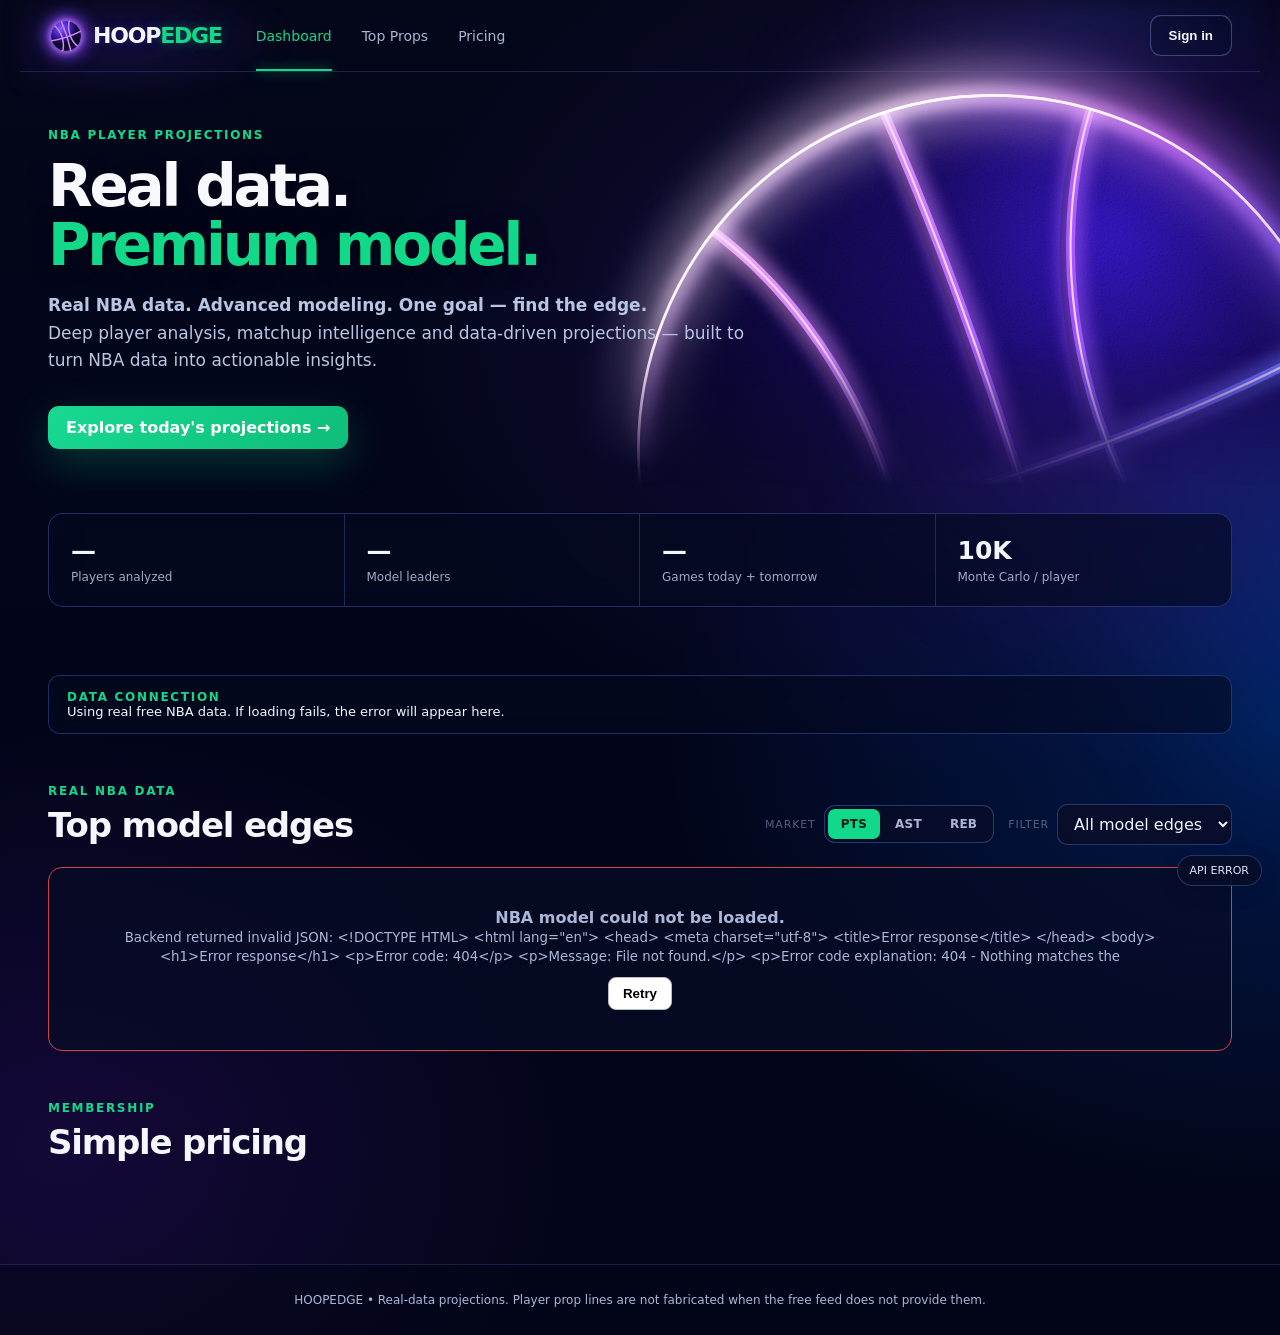
==== commit 5b302dff: "Update print statement from 'Hello' to 'Goodbye'" ====
--- a/web/index.html
+++ b/web/index.html
@@ -945,10 +945,77 @@
 .stats{margin-top:40px!important}
 @media(max-width:1000px){.hero-copy{width:68%!important}.hero-visual{right:-330px!important;opacity:.7!important}}
 @media(max-width:800px){.hero-copy{width:100%!important}.hero-visual{right:-470px!important;top:-20px!important;opacity:.4!important}}
-</style></head><body>
+
+/* HOOPEDGE MOBILE EXPERIENCE v8 */
+html,body{max-width:100%;overflow-x:hidden}
+.mobile-menu-toggle,.mobile-menu,.mobile-game-toolbar,.mobile-analysis-stack{display:none}
+.mobile-player-card,.mobile-section-title,.mobile-trend-loading{display:none}
+.detail-back,.detail-mobile-head{display:none}
+@media(max-width:800px){
+  .site-header{height:68px;padding:0 16px;justify-content:space-between;gap:0;position:sticky;top:0;background:rgba(3,6,22,.88)!important;backdrop-filter:blur(18px)}
+  .site-header .brand{font-size:20px;position:absolute;left:50%;transform:translateX(-50%)}
+  .site-header nav,.desktop-signin{display:none!important}
+  .mobile-menu-toggle{display:flex!important;flex-direction:column;justify-content:center;gap:3px;width:44px;height:44px;padding:0;border:1px solid rgba(100,120,190,.34);border-radius:13px;background:rgba(10,15,42,.78);margin-left:auto;z-index:60}
+  .mobile-menu-toggle span{width:20px;height:2px;background:#edf2ff;border-radius:5px;margin:auto}
+  .mobile-menu{display:flex;position:fixed;top:68px;right:12px;left:12px;z-index:55;flex-direction:column;gap:6px;padding:12px;border:1px solid rgba(76,96,170,.45);border-radius:16px;background:rgba(5,9,30,.97);box-shadow:0 20px 60px rgba(0,0,0,.42);transform:translateY(-12px);opacity:0;pointer-events:none;transition:.18s ease}
+  .mobile-menu.open{transform:translateY(0);opacity:1;pointer-events:auto}
+  .mobile-menu a,.mobile-menu button{display:block;width:100%;padding:13px 14px;border-radius:10px;color:#f1f4ff;text-align:left;font-size:14px;background:transparent;border:1px solid transparent}
+  .mobile-menu a:hover{background:rgba(91,70,190,.16)}
+  .mobile-menu button{margin-top:4px;border-color:rgba(17,216,137,.45);color:#57edaf}
+  main{padding:0 14px!important}
+  .hero{min-height:405px!important;overflow:hidden;position:relative}
+  .hero-copy{width:100%!important;padding:40px 0 20px!important;position:relative;z-index:20}
+  .hero h1{font-size:42px!important;letter-spacing:-2.4px!important;max-width:330px}
+  .hero p{font-size:15px!important;line-height:1.55!important;max-width:330px!important}
+  .hero-visual{right:-430px!important;top:-30px!important;width:760px!important;height:760px!important;opacity:.32!important;pointer-events:none}
+  .hero-ball{width:760px!important;height:760px!important}
+  .stats{grid-template-columns:1fr 1fr!important;margin:12px 0 32px!important}
+  .stats div{padding:16px 14px!important}
+  .stats b{font-size:20px!important}.stats span{font-size:10px!important}
+  .diagnostics{margin-bottom:20px!important}
+  #props{position:relative}
+  #props>.sectionHead{display:none!important}
+  .mobile-game-toolbar{display:block;margin:0 0 10px;border:1px solid rgba(69,96,176,.46);border-radius:16px;background:rgba(7,12,37,.78);backdrop-filter:blur(12px);padding:10px}
+  .mobile-game-toolbar-head{display:flex;justify-content:space-between;align-items:center;padding:1px 4px 9px}.mobile-toolbar-label{font-size:9px;letter-spacing:1.2px;color:#8996b5;font-weight:800}.mobile-toolbar-hint{font-size:10px;color:#6978a0}
+  .mobile-game-scroller{display:flex;gap:8px;overflow-x:auto;overscroll-behavior-x:contain;scroll-snap-type:x mandatory;padding-bottom:2px;-webkit-overflow-scrolling:touch;scrollbar-width:none}.mobile-game-scroller::-webkit-scrollbar{display:none}
+  .mobile-game-chip{flex:0 0 auto;min-width:150px;scroll-snap-align:start;border:1px solid rgba(69,96,176,.34);border-radius:12px;padding:10px 12px;background:rgba(9,15,43,.82);color:#dfe6f7;text-align:left}.mobile-game-chip.active{border-color:rgba(17,216,137,.72);background:rgba(17,216,137,.11);box-shadow:0 0 0 1px rgba(17,216,137,.1) inset}.mobile-game-chip b{font-size:14px}.mobile-game-chip span{font-size:10px;color:#7e8cab;margin:0 5px}.mobile-game-chip small{display:block;color:#8996b5;margin-top:5px;font-size:10px}
+  .mobile-analysis-stack{display:grid;gap:8px;margin:0 0 18px}.mobile-toolbar-row{display:flex;align-items:center;gap:8px;padding:5px;border:1px solid rgba(69,96,176,.38);border-radius:15px;background:rgba(7,12,37,.74);overflow:hidden}.mobile-toolbar-caption{font-size:8px;letter-spacing:1px;color:#7381a5;padding:0 5px;flex:none}.mobile-pills{display:flex;gap:3px;overflow-x:auto;scrollbar-width:none;flex:1}.mobile-pills::-webkit-scrollbar{display:none}.mobile-pill{flex:1;min-width:62px;padding:9px 10px!important;border-radius:10px!important;background:transparent!important;color:#9eabc9!important;border:0!important;font-size:12px!important;font-weight:800}.mobile-pill.active{background:rgba(17,216,137,.96)!important;color:#031b11!important}
+  .games-list{display:block!important;min-width:0}.game-card{display:none!important}
+  .mobile-section-title{display:flex;align-items:end;justify-content:space-between;margin:0 2px 10px}.mobile-section-title h3{margin:4px 0 0;color:#f3f6ff;font-size:20px;letter-spacing:-.4px}.mobile-section-title>span{font-size:10px;color:#7785a5}.mobile-trend-loading{display:block;padding:24px 14px;border:1px solid rgba(69,96,176,.38);border-radius:14px;background:rgba(7,12,37,.72);color:#8d9abc;font-size:12px;text-align:center}
+  .mobile-player-card{display:block;margin-bottom:10px;padding:14px;border:1px solid rgba(69,96,176,.38);border-radius:15px;background:rgba(7,12,37,.76);box-shadow:0 10px 35px rgba(0,0,0,.16);cursor:pointer}.mobile-player-top{display:flex;justify-content:space-between;align-items:center;gap:8px}.mobile-player-name{font-size:16px;font-weight:850;color:#f4f6ff}.mobile-player-name small{font-size:11px;color:#8996b5;font-weight:600}.mobile-player-card .headshot,.mobile-player-card .avatar{width:44px;height:44px}.trend-badge{font-size:10px;font-weight:800;padding:6px 8px;border-radius:8px}.trend-badge.up{background:rgba(17,216,137,.13);color:#57edaf}.trend-badge.down{background:rgba(224,74,112,.12);color:#ef9db2}.trend-insight{display:flex;justify-content:space-between;align-items:end;border-top:1px solid rgba(69,96,176,.24);margin-top:12px;padding-top:11px}.trend-insight span,.trend-numbers span{display:block;color:#7583a5;font-size:8px;letter-spacing:.8px;text-transform:uppercase}.trend-insight b{display:block;margin-top:3px;color:#f2f5ff;font-size:16px}.trend-numbers{text-align:right}.trend-numbers strong{display:inline-block;font-size:22px;color:#55efad}.trend-numbers em{font-style:normal;color:#8996b5;font-size:10px;margin-left:7px}.trend-bar{height:6px;background:rgba(100,118,170,.18);border-radius:99px;overflow:hidden;margin-top:13px}.trend-bar i{display:block;height:100%;background:linear-gradient(90deg,#11d889,#7657ff);border-radius:99px}.trend-foot{display:flex;justify-content:space-between;margin-top:7px;font-size:9px;color:#7e8cab}.trend-foot b{color:#aeb9d2}
+  .game-player{display:block!important;padding:13px!important;margin:0 0 9px!important;border-radius:14px!important}.player-main{grid-template-columns:1fr!important;gap:10px!important}.player-primary{justify-content:space-between!important}.player-stats{grid-template-columns:repeat(2,minmax(0,1fr))!important}.pstat{border-right:0!important;border-bottom:1px solid rgba(69,96,176,.18);padding:7px 5px!important}.pstat:nth-child(n){border-top:0!important;margin-top:0!important}.confidence-bottom{margin-top:12px!important}
+  #detail{margin:18px 0 0!important;padding:0!important;border-radius:17px!important;overflow:hidden}.detail-mobile-head{display:flex;align-items:center;gap:10px;padding:13px 14px;border-bottom:1px solid rgba(69,96,176,.25);color:#8996b5;font-size:10px;letter-spacing:1.1px}.detail-back{display:inline-flex;width:34px;height:34px;align-items:center;justify-content:center;border-radius:10px!important;padding:0!important;background:rgba(100,118,170,.12)!important;color:#f4f6ff!important;border:1px solid rgba(69,96,176,.3)!important}.player-detail-hero{padding:17px 14px;border-bottom:1px solid rgba(69,96,176,.25);display:flex;justify-content:space-between;gap:10px}.player-detail-hero .headshot,.player-detail-hero .avatar{width:54px;height:54px}.player-detail-hero h2{font-size:23px!important;margin:4px 0!important}.detail-score b{font-size:31px!important}.detail-section{padding:17px 14px;border-bottom:1px solid rgba(69,96,176,.22)}.detail-section-title{display:flex;align-items:center;gap:8px}.detail-section-title span{font-size:9px;color:#7657ff;font-weight:900}.detail-section-title h3{margin:0!important;font-size:17px!important}.detail-metrics{display:grid;grid-template-columns:1fr 1fr;gap:8px;margin-top:12px}.detail-metrics>div{padding:10px;border-radius:10px;background:rgba(12,18,48,.72);border:1px solid rgba(69,96,176,.22)}.detail-metrics span,.profile-stat span,.trend-main span{display:block;color:#7785a5;font-size:8px;text-transform:uppercase;letter-spacing:.7px}.detail-metrics b{display:block;color:#f1f4ff;margin-top:4px;font-size:13px}.profile-markets{display:grid;grid-template-columns:repeat(3,1fr);gap:7px;margin-top:12px}.profile-stat{padding:12px 8px;text-align:center;border-radius:11px;background:rgba(12,18,48,.72);border:1px solid rgba(69,96,176,.22)}.profile-stat b{display:block;font-size:20px;color:#55efad;margin-top:4px}.profile-stat small{display:block;color:#7c89a8;font-size:8px;margin-top:2px}.profile-stat em{display:block;font-style:normal;color:#a9b4cd;font-size:9px;margin-top:6px}.profile-loading{grid-column:1/-1;padding:16px;text-align:center;color:#7f8baa;font-size:11px}.trend-summary{margin-top:12px;padding:14px;border:1px solid rgba(69,96,176,.22);border-radius:12px;background:rgba(12,18,48,.72)}.trend-main{display:flex;justify-content:space-between;align-items:end}.trend-main b{font-size:28px;color:#55efad}.trend-main small{font-size:9px;color:#8d9abc}.trend-progress{height:7px;margin-top:12px;background:rgba(100,118,170,.18);border-radius:99px;overflow:hidden}.trend-progress i{display:block;height:100%;background:linear-gradient(90deg,#11d889,#7657ff);border-radius:99px}.thresholds{display:grid!important;grid-template-columns:repeat(2,1fr);margin-top:12px}.factor-list{margin-top:12px!important}.model-note{padding:0 14px 18px;margin:0!important;font-size:10px!important}
+  footer{margin-top:30px}
+}
+
+
+/* MOBILE CLEAN HOME — hide desktop hero/metrics/diagnostics; start directly at games */
+@media (max-width: 800px){
+  .hero,
+  #dashboard.stats,
+  #diagnostics.diagnostics{
+    display:none !important;
+  }
+  main{
+    padding-top:0 !important;
+  }
+  #props{
+    margin-top:0 !important;
+  }
+  #props > .mobile-game-toolbar{
+    margin-top:12px !important;
+  }
+}
+</style>
+<style id="mobile-brand-polish">
+.brand{gap:0!important}
+.brand-mark{margin-right:9px}
+@media(max-width:800px){.mobile-menu-toggle{gap:3px!important}.mobile-menu-toggle span{margin:0 auto!important}}
+</style>
+</head><body>
 <div class="api-status" id="apiStatus">CONNECTING TO FREE NBA DATA…</div>
-<header class="site-header"><a class="brand" href="#dashboard"><span class="brand-mark"><svg viewBox="0 0 42 42"><defs><radialGradient id="m" cx="35%" cy="25%"><stop stop-color="#8b5cff"/><stop offset=".6" stop-color="#3e1db2"/><stop offset="1" stop-color="#10072e"/></radialGradient></defs><circle cx="21" cy="21" r="18" fill="url(#m)" stroke="#875cff"/><clipPath id="lg-c"><circle cx="21" cy="21" r="18"/></clipPath><g clip-path="url(#lg-c)"><g fill="none" stroke="#d18cff" stroke-width="1.7" stroke-linecap="round" transform="rotate(-18 21 21)"><path d="M21 2C22.2 14 22.2 28 21 40"/><path d="M2 21C13 22.8 29 22.8 40 21"/><path d="M11 4C18 14 18 28 11 38"/><path d="M31 4C24 14 24 28 31 38"/></g></g></svg></span>HOOP<span>EDGE</span></a><nav><a class="active" href="#dashboard">Dashboard</a><a href="#props">Top Props</a><a href="#pricing">Pricing</a></nav><button class="ghost">Sign in</button></header>
-<main><section class="hero"><div class="hero-copy"><div class="eyebrow">NBA PLAYER PROJECTIONS</div><h1>Real data.<br><em>Premium model.</em></h1><p>Real NBA data. Advanced modeling. One goal — find the edge.Deep player analysis, matchup intelligence and data-driven projections — built to turn NBA data into actionable insights.</p><a class="cta" href="#props">Explore today's projections <span>→</span></a></div><div class="hero-visual" aria-hidden="true"><svg class="hero-ball" viewBox="0 0 1000 1000"><defs>
+<header class="site-header"><a class="brand" href="#dashboard"><span class="brand-mark"><svg viewBox="0 0 42 42"><defs><radialGradient id="m" cx="35%" cy="25%"><stop stop-color="#8b5cff"/><stop offset=".6" stop-color="#3e1db2"/><stop offset="1" stop-color="#10072e"/></radialGradient></defs><circle cx="21" cy="21" r="18" fill="url(#m)" stroke="#875cff"/><clipPath id="lg-c"><circle cx="21" cy="21" r="18"/></clipPath><g clip-path="url(#lg-c)"><g fill="none" stroke="#d18cff" stroke-width="1.7" stroke-linecap="round" transform="rotate(-18 21 21)"><path d="M21 2C22.2 14 22.2 28 21 40"/><path d="M2 21C13 22.8 29 22.8 40 21"/><path d="M11 4C18 14 18 28 11 38"/><path d="M31 4C24 14 24 28 31 38"/></g></g></svg></span>HOOP<span>EDGE</span></a><nav><a class="active" href="#dashboard">Dashboard</a><a href="#props">Top Props</a><a href="#pricing">Pricing</a></nav><button class="ghost desktop-signin">Sign in</button><button id="mobileMenuToggle" class="mobile-menu-toggle" aria-label="Open menu" aria-expanded="false" onclick="toggleMobileMenu()"><span></span><span></span><span></span></button><div id="mobileMenu" class="mobile-menu"><a href="#dashboard" onclick="closeMobileMenu()">Dashboard</a><a href="#props" onclick="closeMobileMenu()">Top Props</a><a href="#pricing" onclick="closeMobileMenu()">Pricing</a><button class="ghost" onclick="closeMobileMenu()">Sign in</button></div></header>
+<main><section class="hero"><div class="hero-copy"><div class="eyebrow">NBA PLAYER PROJECTIONS</div><h1>Real data.<br><em>Premium model.</em></h1><p><strong>Real NBA data. Advanced modeling. One goal — find the edge.</strong><br>Deep player analysis, matchup intelligence and data-driven projections — built to turn NBA data into actionable insights.</p><a class="cta" href="#props">Explore today's projections <span>→</span></a></div><div class="hero-visual" aria-hidden="true"><svg class="hero-ball" viewBox="0 0 1000 1000"><defs>
 <radialGradient id="hb-body" cx="66%" cy="20%" r="88%"><stop stop-color="#2d1685"/><stop offset=".3" stop-color="#160a47"/><stop offset=".68" stop-color="#080522"/><stop offset="1" stop-color="#02020c"/></radialGradient>
 <linearGradient id="hb-rim" gradientUnits="userSpaceOnUse" x1="420" y1="100" x2="900" y2="650"><stop stop-color="#ffe0ff"/><stop offset=".3" stop-color="#d36bff"/><stop offset=".65" stop-color="#6a55ff"/><stop offset="1" stop-color="#2a86ff"/></linearGradient>
 <linearGradient id="hb-seam" gradientUnits="userSpaceOnUse" x1="300" y1="100" x2="880" y2="750"><stop stop-color="#ffb0ff"/><stop offset=".5" stop-color="#a455ff"/><stop offset="1" stop-color="#3a8fff"/></linearGradient>
@@ -980,54 +1047,114 @@
 </g>
 </svg></div></section>
 <section id="dashboard" class="stats"><div><b id="players">—</b><span>Players analyzed</span></div><div><b id="high">—</b><span>Model leaders</span></div><div><b id="games">—</b><span>Games today + tomorrow</span></div><div><b>10K</b><span>Monte Carlo / player</span></div></section>
-<section id="diagnostics" class="diagnostics"><div class="eyebrow">DATA CONNECTION</div><div id="diagText">Using real free NBA data. If loading fails, the error will appear here.</div></section><section id="props"><div class="sectionHead"><div><div class="eyebrow">REAL NBA DATA</div><h2>Top model edges</h2><div id="showing" class="legend"></div></div><div class="edge-controls"><div class="market-filter"><label>Market</label><div class="market-buttons" role="group" aria-label="Market"><button type="button" class="market-btn active" data-market="PTS" onclick="setMarket('PTS')">PTS</button><button type="button" class="market-btn" data-market="AST" onclick="setMarket('AST')">AST</button><button type="button" class="market-btn" data-market="REB" onclick="setMarket('REB')">REB</button></div></div><div class="edge-filter"><label>Filter</label><select id="confidenceFilter" onchange="setConfidence(this.value)"><option value="ALL">All model edges</option><option value="ELITE">Elite (82+)</option><option value="STRONG">Strong (72+)</option><option value="GOOD">Good (62+)</option><option value="LEAN">Lean (52+)</option></select></div></div></div><div id="cards" class="games-list"></div></section>
+<section id="diagnostics" class="diagnostics"><div class="eyebrow">DATA CONNECTION</div><div id="diagText">Using real free NBA data. If loading fails, the error will appear here.</div></section><section id="props"><div id="mobileGameBar"></div><div id="mobileControls"></div><div class="sectionHead"><div><div class="eyebrow">REAL NBA DATA</div><h2>Top model edges</h2><div id="showing" class="legend"></div></div><div class="edge-controls"><div class="market-filter"><label>Market</label><div class="market-buttons" role="group" aria-label="Market"><button type="button" class="market-btn active" data-market="PTS" onclick="setMarket('PTS')">PTS</button><button type="button" class="market-btn" data-market="AST" onclick="setMarket('AST')">AST</button><button type="button" class="market-btn" data-market="REB" onclick="setMarket('REB')">REB</button></div></div><div class="edge-filter"><label>Filter</label><select id="confidenceFilter" onchange="setConfidence(this.value)"><option value="ALL">All model edges</option><option value="ELITE">Elite (82+)</option><option value="STRONG">Strong (72+)</option><option value="GOOD">Good (62+)</option><option value="LEAN">Lean (52+)</option></select></div></div></div><div id="cards" class="games-list"></div></section>
 <section id="detail" class="detail hidden"></section>
 <section id="pricing"><div class="sectionHead"><div><div class="eyebrow">MEMBERSHIP</div><h2>Simple pricing</h2></div></div><div id="plans" class="plans"></div></section>
 </main><footer>HOOPEDGE • Real-data projections. Player prop lines are not fabricated when the free feed does not provide them.</footer><script id="hoopedge-app">
 let selectedGame=null,minConfidence='ALL',allPlayers=[],selectedMarket='PTS';
+let mobileTab='TRENDS',mobileMenuOpen=false,marketCache={};
 const esc=s=>String(s??'').replace(/[&<>'"]/g,c=>({'&':'&amp;','<':'&lt;','>':'&gt;',"'":'&#39;','"':'&quot;'}[c]));
 const initials=n=>String(n||'').split(/\s+/).filter(Boolean).slice(0,2).map(x=>x[0]).join('').toUpperCase();
 function photo(p){return p.headshot?`<span class="photo-wrap"><img class="headshot" src="${esc(p.headshot)}" alt="${esc(p.name)}" loading="lazy"></span>`:`<div class="avatar">${initials(p.name)}</div>`}
 function scoreClass(v){return v>=82?'elite':v>=72?'strong':v>=62?'good':v>=52?'lean':'pass'}
 function marketMeta(){return selectedMarket==='AST'?{label:'AST',name:'Assists'}:selectedMarket==='REB'?{label:'REB',name:'Rebounds'}:{label:'PTS',name:'Points'}}
-function filtered(){return allPlayers.filter(p=>minConfidence==='ALL'||scoreClass(+p.model_score)===minConfidence.toLowerCase())}
-function groups(){const m=new Map();for(const p of filtered()){const t=[p.team,p.opponent].sort(),k=`${p.game_date}|${p.game_time}|${t.join('-')}`;if(!m.has(k))m.set(k,{key:k,date:p.game_date,time:p.game_time,teams:t,players:[]});m.get(k).players.push(p)}return [...m.values()].map(g=>(g.players.sort((a,b)=>+b.model_score-+a.model_score),g)).sort((a,b)=>(a.date+a.time).localeCompare(b.date+b.time))}
+function filtered(list=allPlayers){return list.filter(p=>minConfidence==='ALL'||scoreClass(+p.model_score)===minConfidence.toLowerCase())}
+function groups(list=allPlayers){const m=new Map();for(const p of filtered(list)){const t=[p.team,p.opponent].sort(),k=`${p.game_date}|${p.game_time}|${t.join('-')}`;if(!m.has(k))m.set(k,{key:k,date:p.game_date,time:p.game_time,teams:t,players:[]});m.get(k).players.push(p)}return [...m.values()].map(g=>(g.players.sort((a,b)=>+b.model_score-+a.model_score),g)).sort((a,b)=>(a.date+a.time).localeCompare(b.date+b.time))}
 function timeLabel(t){try{return t?new Date(t).toLocaleTimeString([], {hour:'2-digit',minute:'2-digit'}):''}catch{return t||''}}
 function val(v,d=1){const n=Number(v);return Number.isFinite(n)?n.toFixed(d):'—'}
 function stat(label,value,cls=''){return `<div class="pstat ${cls}"><span>${label}</span><b>${value}</b></div>`}
+function gameLabel(g){return `${g.teams[0]} <span>vs</span> ${g.teams[1]}`}
+function mobileGameStrip(gs){
+  if(!gs.length)return '<div class="mobile-game-toolbar"><div class="mobile-game-empty">No games available</div></div>';
+  if(!selectedGame||!gs.some(g=>g.key===selectedGame))selectedGame=gs[0].key;
+  return `<div class="mobile-game-toolbar"><div class="mobile-game-toolbar-head"><span class="mobile-toolbar-label">TODAY'S GAMES</span><span class="mobile-toolbar-hint">Swipe →</span></div><div class="mobile-game-scroller">${gs.map(g=>`<button class="mobile-game-chip ${selectedGame===g.key?'active':''}" onclick="setMobileGame('${encodeURIComponent(g.key)}')"><b>${esc(g.teams[0])}</b><span>vs</span><b>${esc(g.teams[1])}</b><small>${esc(timeLabel(g.time))}</small></button>`).join('')}</div></div>`
+}
+function mobileControls(){
+ return `<div class="mobile-analysis-stack">
+   <div class="mobile-toolbar-row period-row"><span class="mobile-toolbar-caption">FORM</span><div class="mobile-pills"><button class="mobile-pill active">L10</button><button class="mobile-pill">L5</button><button class="mobile-pill">H2H</button><button class="mobile-pill">SZN</button></div></div>
+   <div class="mobile-toolbar-row market-row"><span class="mobile-toolbar-caption">MARKET</span><div class="mobile-pills"><button class="mobile-pill ${mobileTab==='TRENDS'?'active':''}" onclick="setMobileTab('TRENDS')">Trends</button><button class="mobile-pill ${mobileTab==='PTS'?'active':''}" onclick="setMobileTab('PTS')">Points</button><button class="mobile-pill ${mobileTab==='AST'?'active':''}" onclick="setMobileTab('AST')">Assists</button><button class="mobile-pill ${mobileTab==='REB'?'active':''}" onclick="setMobileTab('REB')">REB</button></div></div>
+ </div>`
+}
 function playerRow(p){
-  const score=+p.model_score, conf=+p.confidence_score, m=marketMeta();
-  return `<div class="game-player ${scoreClass(score)}" onclick="event.stopPropagation();detail(${p.player_id})">
-    <div class="player-main">
-      <div class="identity">${photo(p)}<div><div class="player">${esc(p.name)}</div><div class="match">${esc(p.team)} • ${esc(p.opponent)} • ${val(p.expected_minutes)} min expected</div></div></div>
-      <div class="player-primary">
-        <div class="projection"><span>PROJECTION</span><b>${val(p.projection)} <small>${m.label}</small></b></div>
-        <div class="score-badge ${scoreClass(score)}"><b>${score.toFixed(0)}</b><small>MODEL SCORE</small></div>
-      </div>
-    </div>
-    <div class="player-stats">
-      ${stat('Season',val(p.stat_season))}${stat('Last 5',val(p.stat_last5))}${stat('Last 10',val(p.stat_last10))}${stat('Last 20',val(p.stat_last20))}${stat('Trend',`${+p.trend>=0?'+':''}${val(p.trend)}`,+p.trend>=0?'positive':'negative')}${stat('Minutes',val(p.expected_minutes))}${stat('Usage',`${val(p.usage)}%`)}${stat('Pace',`${val(p.pace,0)}%`)}${stat('Opp Def',`${val(p.opponent_defense,1)}`)}${stat('MC',Number(p.monte_carlo||10000).toLocaleString())}
-    </div>
-    <div class="confidence-bottom">
-      <div class="confidence-label"><span>CONFIDENCE</span><b>${conf.toFixed(0)}%</b><em>${esc(p.confidence||'')}</em></div>
-      <div class="confidence-bar"><i style="width:${Math.max(0,Math.min(100,conf))}%"></i></div>
-    </div>
-  </div>`
+ const score=+p.model_score, conf=+p.confidence_score, m=marketMeta();
+ return `<div class="game-player ${scoreClass(score)}" onclick="event.stopPropagation();detail(${p.player_id})">
+   <div class="player-main"><div class="identity">${photo(p)}<div><div class="player">${esc(p.name)}</div><div class="match">${esc(p.team)} • ${esc(p.opponent)} • ${val(p.expected_minutes)} min expected</div></div></div><div class="player-primary"><div class="projection"><span>PROJECTION</span><b>${val(p.projection)} <small>${m.label}</small></b></div><div class="score-badge ${scoreClass(score)}"><b>${score.toFixed(0)}</b><small>MODEL SCORE</small></div></div></div>
+   <div class="player-stats">${stat('Season',val(p.stat_season))}${stat('Last 5',val(p.stat_last5))}${stat('Last 10',val(p.stat_last10))}${stat('Last 20',val(p.stat_last20))}${stat('Trend',`${+p.trend>=0?'+':''}${val(p.trend)}`,+p.trend>=0?'positive':'negative')}${stat('Minutes',val(p.expected_minutes))}${stat('Usage',`${val(p.usage)}%`)}${stat('Pace',`${val(p.pace,0)}%`)}${stat('Opp Def',`${val(p.opponent_defense,1)}`)}${stat('MC',Number(p.monte_carlo||10000).toLocaleString())}</div>
+   <div class="confidence-bottom"><div class="confidence-label"><span>CONFIDENCE</span><b>${conf.toFixed(0)}%</b><em>${esc(p.confidence||'')}</em></div><div class="confidence-bar"><i style="width:${Math.max(0,Math.min(100,conf))}%"></i></div></div>
+ </div>`
+}
+function trendScore(p){
+ const season=Number(p.stat_season),last=Number(p.stat_last10),delta=Number(p.trend);
+ if(Number.isFinite(last)&&Number.isFinite(season)&&season!==0)return ((last-season)/Math.abs(season))*100;
+ return Number.isFinite(delta)?delta:0;
+}
+function trendLabel(v){return v>=0?'▲ Uptrend':'▼ Downtrend'}
+function trendCard(p,cat){
+ const season=Number(p.stat_season),last=Number(p.stat_last10),delta=trendScore(p),m=cat==='PTS'?'Points':cat==='AST'?'Assists':'Rebounds';
+ const width=Math.max(12,Math.min(100,50+delta*1.6));
+ return `<div class="mobile-player-card trend-card" onclick="detail(${p.player_id})"><div class="mobile-player-top"><div class="identity">${photo(p)}<div><div class="mobile-player-name">${esc(p.name)} <small>${esc(p.team)}</small></div><div class="match">vs ${esc(p.opponent)}</div></div></div><div class="trend-badge ${delta>=0?'up':'down'}">${trendLabel(delta)}</div></div><div class="trend-insight"><div><span>BEST RECENT MARKET</span><b>${m}</b></div><div class="trend-numbers"><span>L10</span><strong>${val(last)}</strong><em>Season ${val(season)}</em></div></div><div class="trend-bar"><i style="width:${width}%"></i></div><div class="trend-foot"><span>Last 10 average</span><b>${delta>=0?'+':''}${val(delta)}% vs season</b></div></div>`
+}
+async function ensureTrendMarkets(){
+ if(marketCache.AST&&marketCache.REB)return;
+ const jobs=['AST','REB'].filter(x=>!marketCache[x]).map(async m=>{try{const r=await fetch('/api/projections?market='+m);if(!r.ok)throw new Error('Market '+m+' unavailable');marketCache[m]=await r.json()}catch(e){marketCache[m]=[]}});
+ await Promise.all(jobs);
+}
+function bestMarketFor(id){
+ const sources={PTS:allPlayers,AST:marketCache.AST||[],REB:marketCache.REB||[]};
+ let best=null;
+ for(const [market,list] of Object.entries(sources)){const p=list.find(x=>+x.player_id===+id);if(!p)continue;const score=trendScore(p);if(!best||score>best.score)best={market,player:p,score}}
+ return best||{market:selectedMarket,player:allPlayers.find(x=>+x.player_id===+id),score:0};
+}
+async function renderMobilePlayers(g){
+ const container=document.querySelector('#cards');
+ if(!g){container.innerHTML='<div class="empty">Select a game above.</div>';return}
+ let players=[...g.players];
+ if(mobileTab==='TRENDS'){
+   container.innerHTML='<div class="mobile-trend-loading">Analyzing recent form across Points, Assists and Rebounds…</div>';
+   await ensureTrendMarkets();
+   players=players.map(p=>({base:p,best:bestMarketFor(p.player_id)})).sort((a,b)=>b.best.score-a.best.score);
+   container.innerHTML=`<div class="mobile-section-title"><div><div class="eyebrow">RECENT FORM</div><h3>Trending players</h3></div><span>Last 10 vs season</span></div>`+players.map(x=>trendCard(x.best.player||x.base,x.best.market)).join('');
+ }else{
+   const cat=mobileTab==='PTS'?'PTS':mobileTab==='AST'?'AST':'REB';
+   if(cat!==selectedMarket){await setMarket(cat,true)}
+   players=(groups(allPlayers).find(x=>x.key===g.key)||g).players;
+   container.innerHTML=`<div class="mobile-section-title"><div><div class="eyebrow">${cat==='PTS'?'POINTS':cat==='AST'?'ASSISTS':'REBOUNDS'}</div><h3>${esc(g.teams[0])} vs ${esc(g.teams[1])}</h3></div><span>${players.length} players</span></div>`+players.map(playerRow).join('');
+ }
+ document.querySelectorAll('.headshot').forEach(i=>i.addEventListener('error',()=>i.style.display='none'));
 }
 function render(){
  const gs=groups();
  document.querySelector('#showing').textContent=`${gs.length} utakmica • klikni utakmicu za igrače`;
- document.querySelector('#cards').innerHTML=gs.map(g=>{const o=selectedGame===g.key;return `<article class="game-card ${o?'open':''}" onclick="toggleGame('${encodeURIComponent(g.key)}')">
-   <div class="game-head"><div><div class="eyebrow">NBA GAME</div><h3>${esc(g.teams[0])} <span>vs</span> ${esc(g.teams[1])}</h3><div class="game-meta">${esc(g.date)} ${timeLabel(g.time)} • ${g.players.length} igrača</div></div><div class="game-arrow">${o?'−':'+'}</div></div>
-   ${o?`<div class="game-players"><div class="players-sort"><span>Igrači</span><small>sortirano po Model Score • najveći → najmanji</small></div>${g.players.map(playerRow).join('')}</div>`:''}
- </article>`}).join('')||'<div class="empty">Nema utakmica za izabrani filter.</div>';
- document.querySelectorAll('.headshot').forEach(i=>i.addEventListener('error',()=>i.style.display='none'))
+ const mobile=document.querySelector('#mobileGameBar');
+ if(mobile)mobile.innerHTML=mobileGameStrip(gs);
+ const controls=document.querySelector('#mobileControls');
+ if(controls)controls.innerHTML=mobileControls();
+ if(window.matchMedia('(max-width:800px)').matches){
+   const g=gs.find(x=>x.key===selectedGame)||gs[0];
+   if(g)selectedGame=g.key;
+   renderMobilePlayers(g);
+ }else{
+   document.querySelector('#cards').innerHTML=gs.map(g=>{const o=selectedGame===g.key;return `<article class="game-card ${o?'open':''}" onclick="toggleGame('${encodeURIComponent(g.key)}')"><div class="game-head"><div><div class="eyebrow">NBA GAME</div><h3>${esc(g.teams[0])} <span>vs</span> ${esc(g.teams[1])}</h3><div class="game-meta">${esc(g.date)} ${timeLabel(g.time)} • ${g.players.length} igrača</div></div><div class="game-arrow">${o?'−':'+'}</div></div>${o?`<div class="game-players"><div class="players-sort"><span>Igrači</span><small>sortirano po Model Score • najveći → najmanji</small></div>${g.players.map(playerRow).join('')}</div>`:''}</article>`}).join('')||'<div class="empty">Nema utakmica za izabrani filter.</div>';
+   document.querySelectorAll('.headshot').forEach(i=>i.addEventListener('error',()=>i.style.display='none'));
+ }
 }
 window.toggleGame=k=>{k=decodeURIComponent(k);selectedGame=selectedGame===k?null:k;render()};
+window.setMobileGame=k=>{selectedGame=decodeURIComponent(k);render()};
 window.setConfidence=v=>{minConfidence=v;selectedGame=null;render()};
-window.setMarket=v=>{selectedMarket=(v||'PTS').toUpperCase();selectedGame=null;document.querySelectorAll('.market-btn').forEach(b=>b.classList.toggle('active',b.dataset.market===selectedMarket));load()};
-async function load(){const st=document.querySelector('#apiStatus');st.textContent='LOADING MODEL DATA…';try{const c=new AbortController(),tm=setTimeout(()=>c.abort(),60000),r=await fetch('/api/projections?market='+encodeURIComponent(selectedMarket),{signal:c.signal});clearTimeout(tm);const body=await r.text();let ps;try{ps=JSON.parse(body)}catch{throw Error('Backend returned invalid JSON: '+body.slice(0,300))}if(!r.ok)throw Error(JSON.stringify(ps.detail||ps));allPlayers=ps;const h=await fetch('/api/health').then(x=>x.json()).catch(()=>({stats:{},errors:[]}));document.querySelector('#players').textContent=ps.length;document.querySelector('#apiStatus').textContent='LIVE • ESPN FREE • MODEL ACTIVE';document.querySelector('#high').textContent=ps.filter(x=>x.is_leader).length;document.querySelector('#games').textContent=Number(h.stats?.games)||groups().length;render();document.querySelector('#diagText').textContent=(h.errors||[]).join('\n')||'Model: 10,000 Monte Carlo • form • minutes • usage • pace • opponent defense • home/away';const plans=await fetch('/api/plans').then(r=>r.json());document.querySelector('#plans').innerHTML=plans.map((p,i)=>`<div class="plan ${i===1?'featured':''}"><div class="eyebrow">${p.name}</div><div class="price">€${p.price}${p.price?'<small>/mo</small>':''}</div><ul>${p.features.map(f=>`<li>${f}</li>`).join('')}</ul></div>`).join('')}catch(e){st.textContent='API ERROR';document.querySelector('#cards').innerHTML='<div class="empty error"><b>NBA model could not be loaded.</b><br><small>'+esc(e.message||e)+'</small><br><button onclick="location.reload()">Retry</button></div>'}}
-async function detail(id){const p=await fetch('/api/players/'+id+'?market='+encodeURIComponent(selectedMarket)).then(r=>r.json()),d=document.querySelector('#detail'),m=marketMeta();d.classList.remove('hidden');d.innerHTML=`<div class="top"><div class="identity">${photo(p)}<div><div class="eyebrow">PLAYER MODEL</div><h2>${esc(p.name)}</h2><div class="match">${esc(p.team)} vs ${esc(p.opponent)} • ${esc(p.game_date)}</div></div></div><div class="detail-score"><b>${(+p.model_score).toFixed(0)}</b><span>MODEL SCORE</span></div></div><div class="metric-grid"><div><span>Projection</span><b>${(+p.projection).toFixed(1)} ${m.label}</b></div><div><span>Confidence</span><b>${(+p.confidence_score).toFixed(0)}/100</b></div><div><span>Expected minutes</span><b>${(+p.expected_minutes).toFixed(1)}</b></div><div><span>Usage</span><b>${(+p.usage).toFixed(1)}%</b></div><div><span>Pace</span><b>${(+p.pace).toFixed(0)}%</b></div><div><span>Opp defense</span><b>${(+p.opponent_defense).toFixed(2)}×</b></div><div><span>Form trend</span><b>${+p.trend>=0?'+':''}${(+p.trend).toFixed(1)}</b></div><div><span>Monte Carlo</span><b>${(+p.monte_carlo).toLocaleString()}</b></div></div><h3>Recent ${m.name.toLowerCase()} form</h3><div class="metric-grid compact"><div><span>Season</span><b>${val(p.stat_season)}</b></div><div><span>Last 5</span><b>${val(p.stat_last5)}</b></div><div><span>Last 10</span><b>${val(p.stat_last10)}</b></div><div><span>Last 20</span><b>${val(p.stat_last20)}</b></div></div><h3>Monte Carlo ${m.name.toLowerCase()} probabilities</h3><div class="thresholds">${Object.entries(p.thresholds).map(([k,v])=>`<div><b>${k}</b><br><span>${v}%</span></div>`).join('')}</div><h3>Key model factors</h3><div class="factor-list">${p.reasons.map((x,i)=>`<div><span>${i+1}</span>${esc(x)}</div>`).join('')}</div><p class="model-note">Usage is an estimated scoring-volume proxy. Pace and opponent defense are model factors from recent ESPN scoreboard results.</p>`;d.scrollIntoView({behavior:'smooth'})}
+window.setMobileTab=async v=>{mobileTab=v; if(v!=='TRENDS'&&v!==selectedMarket){await setMarket(v,true)} render()};
+window.toggleMobileMenu=()=>{mobileMenuOpen=!mobileMenuOpen;document.querySelector('#mobileMenu').classList.toggle('open',mobileMenuOpen);document.querySelector('#mobileMenuToggle').setAttribute('aria-expanded',mobileMenuOpen?'true':'false')};
+window.closeMobileMenu=()=>{mobileMenuOpen=false;document.querySelector('#mobileMenu').classList.remove('open');document.querySelector('#mobileMenuToggle').setAttribute('aria-expanded','false')};
+window.setMarket=async(v,silent=false)=>{selectedMarket=(v||'PTS').toUpperCase();marketCache[selectedMarket]=allPlayers;selectedGame=null;document.querySelectorAll('.market-btn').forEach(b=>b.classList.toggle('active',b.dataset.market===selectedMarket));if(!silent)await load();else render()};
+async function load(){const st=document.querySelector('#apiStatus');st.textContent='LOADING MODEL DATA…';try{const c=new AbortController(),tm=setTimeout(()=>c.abort(),60000),r=await fetch('/api/projections?market='+encodeURIComponent(selectedMarket),{signal:c.signal});clearTimeout(tm);const body=await r.text();let ps;try{ps=JSON.parse(body)}catch{throw Error('Backend returned invalid JSON: '+body.slice(0,300))}if(!r.ok)throw Error(JSON.stringify(ps.detail||ps));allPlayers=ps;marketCache[selectedMarket]=ps;const h=await fetch('/api/health').then(x=>x.json()).catch(()=>({stats:{},errors:[]}));document.querySelector('#players').textContent=ps.length;document.querySelector('#apiStatus').textContent='LIVE • ESPN FREE • MODEL ACTIVE';document.querySelector('#high').textContent=ps.filter(x=>x.is_leader).length;document.querySelector('#games').textContent=Number(h.stats?.games)||groups().length;render();document.querySelector('#diagText').textContent=(h.errors||[]).join('\n')||'Model: advanced modeling • form • minutes • usage • pace • opponent defense • home/away';const plans=await fetch('/api/plans').then(r=>r.json());document.querySelector('#plans').innerHTML=plans.map((p,i)=>`<div class="plan ${i===1?'featured':''}"><div class="eyebrow">${p.name}</div><div class="price">€${p.price}${p.price?'<small>/mo</small>':''}</div><ul>${p.features.map(f=>`<li>${f}</li>`).join('')}</ul></div>`).join('')}catch(e){st.textContent='API ERROR';document.querySelector('#cards').innerHTML='<div class="empty error"><b>NBA model could not be loaded.</b><br><small>'+esc(e.message||e)+'</small><br><button onclick="location.reload()">Retry</button></div>'}}
+async function loadPlayerMarkets(id){const out={};for(const m of ['PTS','AST','REB']){try{if(m==='PTS'&&allPlayers.length){out.PTS=allPlayers.find(x=>+x.player_id===+id)||null}else{if(!marketCache[m]){const r=await fetch('/api/players/'+id+'?market='+m);if(r.ok)marketCache[m]=await r.json();}out[m]=Array.isArray(marketCache[m])?marketCache[m].find(x=>+x.player_id===+id):marketCache[m]}}catch{out[m]=null}}return out}
+function detailProfile(mk){return Object.entries(mk).map(([k,p])=>p?`<div class="profile-stat"><span>${k}</span><b>${val(p.stat_last10)}</b><small>L10</small><em>${val(p.stat_season)} season</em></div>`:'').join('')}
+async function detail(id){
+ const p=allPlayers.find(x=>+x.player_id===+id); if(!p)return;
+ const d=document.querySelector('#detail'),m=marketMeta();d.classList.remove('hidden');d.innerHTML=`<div class="detail-mobile-head"><button class="detail-back" onclick="document.querySelector('#detail').classList.add('hidden')">←</button><span>PLAYER PROFILE</span></div><div class="player-detail-hero"><div class="identity">${photo(p)}<div><div class="eyebrow">PLAYER MODEL</div><h2>${esc(p.name)}</h2><div class="match">${esc(p.team)} vs ${esc(p.opponent)} • ${esc(p.game_date)}</div></div></div><div class="detail-score"><b>${(+p.model_score).toFixed(0)}</b><span>MODEL SCORE</span></div></div><section class="detail-section"><div class="detail-section-title"><span>01</span><h3>Matchup profile</h3></div><div class="detail-metrics"><div><span>Projection</span><b>${val(p.projection)} ${m.label}</b></div><div><span>Confidence</span><b>${(+p.confidence_score).toFixed(0)}/100</b></div><div><span>Minutes</span><b>${val(p.expected_minutes)}</b></div><div><span>Usage</span><b>${val(p.usage)}%</b></div><div><span>Pace</span><b>${val(p.pace,0)}%</b></div><div><span>Opp Defense</span><b>${val(p.opponent_defense,1)}×</b></div></div></section><section class="detail-section"><div class="detail-section-title"><span>02</span><h3>Offensive profile</h3></div><div id="profileMarkets" class="profile-markets"><div class="profile-loading">Loading Points / Assists / Rebounds…</div></div></section><section class="detail-section"><div class="detail-section-title"><span>03</span><h3>Recent trends</h3></div><div class="trend-summary"><div class="trend-main"><span>${m.name.toUpperCase()} • LAST 10</span><b>${val(p.stat_last10)}</b><small>Season ${val(p.stat_season)} • Trend ${+p.trend>=0?'+':''}${val(p.trend)}</small></div><div class="trend-progress"><i style="width:${Math.max(10,Math.min(100,50+trendScore(p)))}%"></i></div></div></section><section class="detail-section"><div class="detail-section-title"><span>04</span><h3>Model probabilities</h3></div><div class="thresholds">${Object.entries(p.thresholds||{}).map(([k,v])=>`<div><b>${k}</b><br><span>${v}%</span></div>`).join('')}</div><div class="factor-list">${(p.reasons||[]).map((x,i)=>`<div><span>${i+1}</span>${esc(x)}</div>`).join('')}</div></section><p class="model-note">HOOPEDGE uses the real fields exposed by the current NBA model. Detailed shot-location and per-game log charts can be added when those raw feeds are exposed by the backend.</p>`;
+ d.scrollIntoView({behavior:'smooth'});
+ const mk=await loadPlayerMarkets(id);const el=document.querySelector('#profileMarkets');if(el)el.innerHTML=detailProfile(mk);
+}
+window.addEventListener('resize',()=>{clearTimeout(window.__hoopedgeResize);window.__hoopedgeResize=setTimeout(()=>render(),180)});
 load();
 
 </script></body></html>
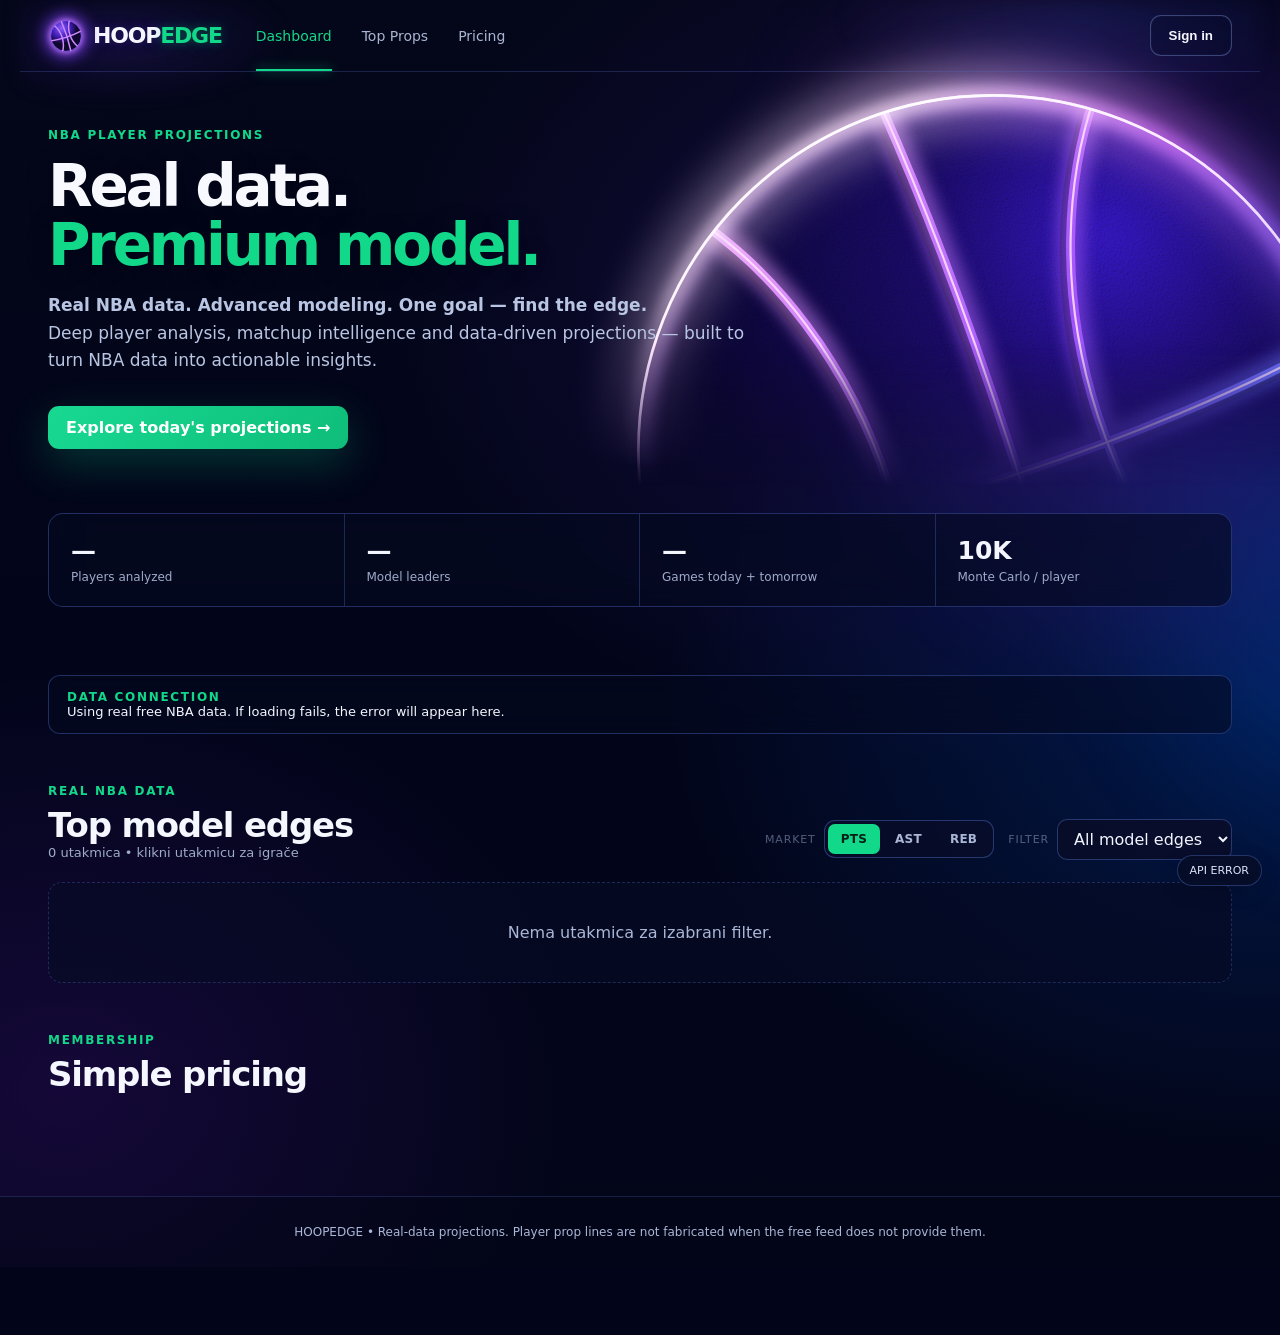
==== commit 075e2be8: "Update mobile menu toggle styles Removed border from mobile menu toggle button." ====
--- a/web/index.html
+++ b/web/index.html
@@ -955,7 +955,7 @@
   .site-header{height:68px;padding:0 16px;justify-content:space-between;gap:0;position:sticky;top:0;background:rgba(3,6,22,.88)!important;backdrop-filter:blur(18px)}
   .site-header .brand{font-size:20px;position:absolute;left:50%;transform:translateX(-50%)}
   .site-header nav,.desktop-signin{display:none!important}
-  .mobile-menu-toggle{display:flex!important;flex-direction:column;justify-content:center;gap:3px;width:44px;height:44px;padding:0;border:1px solid rgba(100,120,190,.34);border-radius:13px;background:rgba(10,15,42,.78);margin-left:auto;z-index:60}
+  .mobile-menu-toggle{display:flex!important;flex-direction:column;justify-content:center;gap:3px;width:44px;height:44px;padding:0;border-radius:13px;background:rgba(10,15,42,.78);margin-left:auto;z-index:60}
   .mobile-menu-toggle span{width:20px;height:2px;background:#edf2ff;border-radius:5px;margin:auto}
   .mobile-menu{display:flex;position:fixed;top:68px;right:12px;left:12px;z-index:55;flex-direction:column;gap:6px;padding:12px;border:1px solid rgba(76,96,170,.45);border-radius:16px;background:rgba(5,9,30,.97);box-shadow:0 20px 60px rgba(0,0,0,.42);transform:translateY(-12px);opacity:0;pointer-events:none;transition:.18s ease}
   .mobile-menu.open{transform:translateY(0);opacity:1;pointer-events:auto}
@@ -1006,6 +1006,85 @@
     margin-top:12px !important;
   }
 }
+
+/* === PLAYER PROFILE V2 — based on the existing mobile hamburger/home design === */
+@media(max-width:800px){
+  body.profile-open{background:#070b20!important}
+  body.profile-open .site-header,
+  body.profile-open .api-status,
+  body.profile-open #props,
+  body.profile-open #pricing,
+  body.profile-open footer{display:none!important}
+  body.profile-open main{padding:0!important;margin:0!important;max-width:none!important}
+  body.profile-open #detail{display:block!important;margin:0!important;padding:0!important;border-radius:0!important;overflow:visible!important;min-height:100vh;background:#070b20!important}
+}
+.player-profile-v2{background:#070b20;color:#f4f6ff;min-height:100vh}
+.player-profile-v2 .pp-top{display:flex;align-items:center;gap:10px;padding:14px;border-bottom:1px solid rgba(75,98,176,.25)}
+.player-profile-v2 .pp-top button{width:34px;height:34px;padding:0;border-radius:10px!important;background:rgba(100,118,170,.12)!important;color:#f4f6ff!important;border:1px solid rgba(69,96,176,.3)!important}
+.player-profile-v2 .pp-top span{font-size:10px;letter-spacing:1.1px;color:#8996b5}
+.player-profile-v2 .pp-hero{display:grid;grid-template-columns:1fr auto;gap:12px;align-items:end;padding:18px 14px 16px;border-bottom:1px solid rgba(75,98,176,.25)}
+.player-profile-v2 .pp-id{display:flex;gap:12px;align-items:center;min-width:0}
+.player-profile-v2 .pp-id .headshot,.player-profile-v2 .pp-id .avatar{width:58px;height:58px;flex:0 0 58px}
+.player-profile-v2 .pp-name{font-size:25px;font-weight:900;line-height:1.05;letter-spacing:-.5px}
+.player-profile-v2 .pp-match{font-size:12px;color:#9da9c7;margin-top:6px}
+.player-profile-v2 .pp-score{text-align:right}
+.player-profile-v2 .pp-score b{display:block;font-size:34px;line-height:.9}
+.player-profile-v2 .pp-score span{display:block;color:#8d9abc;font-size:9px;text-transform:uppercase;letter-spacing:.8px;margin-top:6px}
+.player-profile-v2 .pp-tabs{display:grid;grid-template-columns:repeat(5,1fr);gap:2px;padding:8px 4px;background:#06091a;border-bottom:1px solid rgba(75,98,176,.2)}
+.player-profile-v2 .pp-tabs button{border:0;border-radius:9px;background:transparent;color:#aeb8d0;font-weight:800;font-size:11px;padding:9px 3px}
+.player-profile-v2 .pp-tabs button.active{background:#f0f1f4;color:#101426}
+.player-profile-v2 .pp-section{padding:18px 14px;border-bottom:1px solid rgba(75,98,176,.22)}
+.player-profile-v2 .pp-title{display:flex;align-items:center;gap:8px;margin-bottom:12px}
+.player-profile-v2 .pp-title .num{color:#7b5cff;font-size:10px;font-weight:900}
+.player-profile-v2 .pp-title h3{margin:0!important;font-size:18px!important;font-weight:900}
+.player-profile-v2 .pp-grid{display:grid;grid-template-columns:repeat(2,1fr);gap:8px}
+.player-profile-v2 .pp-stat{padding:11px 10px;border-radius:10px;background:#0b1130;border:1px solid rgba(75,98,176,.24)}
+.player-profile-v2 .pp-stat span{display:block;color:#7583a5;font-size:8px;text-transform:uppercase;letter-spacing:.7px}
+.player-profile-v2 .pp-stat b{display:block;margin-top:4px;font-size:14px}
+.player-profile-v2 .pp-card{background:#0b1130;border:1px solid rgba(75,98,176,.25);border-radius:12px;padding:14px}
+.player-profile-v2 .pp-muted{color:#8e9ab8}
+.player-profile-v2 .pp-chart{height:190px;display:flex;align-items:flex-end;gap:5px;padding:18px 4px 4px;border-bottom:1px solid rgba(75,98,176,.18)}
+.player-profile-v2 .pp-bar{flex:1;min-width:0;display:flex;align-items:flex-end;height:100%;position:relative}
+.player-profile-v2 .pp-bar i{display:block;width:100%;border-radius:4px 4px 0 0;background:linear-gradient(180deg,#19dc91,#6355ee);min-height:5px}
+.player-profile-v2 .pp-bar b{position:absolute;bottom:4px;left:50%;transform:translateX(-50%);font-size:9px;color:#fff}
+.player-profile-v2 .pp-axis{display:flex;justify-content:space-between;color:#7f8baa;font-size:8px;margin-top:7px}
+.player-profile-v2 .pp-notice{font-size:10px;line-height:1.45;color:#8995b3;margin-top:10px}
+.player-profile-v2 .pp-shot-head{display:grid;grid-template-columns:1fr 32px 1fr;align-items:center;text-align:center;gap:8px;margin-bottom:15px}
+.player-profile-v2 .pp-shot-head .person{font-weight:900;font-size:13px}
+.player-profile-v2 .pp-shot-head .sub{display:block;color:#8b97b5;font-size:9px;font-weight:500;margin-top:4px}
+.player-profile-v2 .pp-vs{color:#8995b4;font-weight:900}
+.player-profile-v2 .pp-shot{position:relative;height:250px;border:1px solid rgba(190,196,215,.35);border-bottom:0;border-radius:150px 150px 0 0;margin:12px 12px 0;overflow:hidden}
+.player-profile-v2 .pp-shot:before{content:"";position:absolute;left:14%;right:14%;bottom:0;height:120px;border:1px solid rgba(190,196,215,.3);border-bottom:0}
+.player-profile-v2 .pp-shot:after{content:"";position:absolute;width:76px;height:76px;border:1px solid rgba(190,196,215,.3);border-radius:50%;left:50%;bottom:0;transform:translateX(-50%)}
+.player-profile-v2 .zone{position:absolute;z-index:2;text-align:center;color:#8f99b4;font-size:9px}
+.player-profile-v2 .zone b{display:block;color:#eef2ff;font-size:12px;margin-top:3px}
+.player-profile-v2 .zone.three{top:14px;left:50%;transform:translateX(-50%)}
+.player-profile-v2 .zone.mid{top:72px;left:50%;transform:translateX(-50%)}
+.player-profile-v2 .zone.paint{top:142px;left:50%;transform:translateX(-50%)}
+.player-profile-v2 .zone.left{left:4px;bottom:40px}.player-profile-v2 .zone.right{right:4px;bottom:40px}
+.player-profile-v2 .zone.net{left:50%;bottom:5px;transform:translateX(-50%)}
+.player-profile-v2 .pp-donut-wrap{display:flex;justify-content:center;padding:8px 0 18px}
+.player-profile-v2 .pp-donut{width:210px;height:210px;border-radius:50%;background:conic-gradient(#21d995 0 29%,#2d79e8 29% 45%,#8d43e8 45% 59%,#f2b51a 59% 72%,#ff6f22 72% 100%);display:grid;place-items:center}
+.player-profile-v2 .pp-donut:after{content:"";width:112px;height:112px;border-radius:50%;background:#070b20}
+.player-profile-v2 .pp-table{width:100%;border-collapse:collapse;font-size:11px}
+.player-profile-v2 .pp-table th{text-align:left;color:#7f8baa;font-size:8px;text-transform:uppercase;padding:6px 3px;border-bottom:1px solid rgba(75,98,176,.2)}
+.player-profile-v2 .pp-table td{padding:9px 3px;border-bottom:1px solid rgba(75,98,176,.16)}
+.player-profile-v2 .pp-dot{display:inline-block;width:9px;height:9px;border-radius:50%;margin-right:7px}
+.player-profile-v2 .pp-trend{padding:15px;border:1px solid rgba(75,98,176,.25);border-radius:12px;background:#0b1130}
+.player-profile-v2 .pp-trend-top{display:flex;align-items:flex-end;justify-content:space-between}
+.player-profile-v2 .pp-trend-top b{font-size:30px;color:#51edac}
+.player-profile-v2 .pp-progress{height:7px;border-radius:99px;background:#182044;overflow:hidden;margin-top:12px}
+.player-profile-v2 .pp-progress i{display:block;height:100%;border-radius:99px;background:linear-gradient(90deg,#19dc91,#7056ef)}
+.player-profile-v2 .pp-probs{display:grid;grid-template-columns:1fr 1fr;gap:8px}
+.player-profile-v2 .pp-prob{padding:12px;border-radius:10px;background:#06242b;border:1px solid rgba(75,176,155,.14)}
+.player-profile-v2 .pp-prob b{font-size:14px}.player-profile-v2 .pp-prob span{display:block;color:#51edac;font-size:18px;font-weight:900;margin-top:3px}
+.player-profile-v2 .pp-factors{display:grid;gap:7px;margin-top:10px}
+.player-profile-v2 .pp-factor{padding:10px;border-radius:9px;background:#0b1130;border:1px solid rgba(75,98,176,.22);font-size:10px;color:#aeb8d0}
+.player-profile-v2 .pp-factor b{display:inline-grid;place-items:center;width:20px;height:20px;border-radius:50%;background:#073d37;color:#51edac;margin-right:7px}
+@media(min-width:801px){
+  .player-profile-v2{max-width:900px;margin:20px auto;border-radius:18px;overflow:hidden}
+}
+
 </style>
 <style id="mobile-brand-polish">
 .brand{gap:0!important}
@@ -1052,7 +1131,7 @@
 <section id="pricing"><div class="sectionHead"><div><div class="eyebrow">MEMBERSHIP</div><h2>Simple pricing</h2></div></div><div id="plans" class="plans"></div></section>
 </main><footer>HOOPEDGE • Real-data projections. Player prop lines are not fabricated when the free feed does not provide them.</footer><script id="hoopedge-app">
 let selectedGame=null,minConfidence='ALL',allPlayers=[],selectedMarket='PTS';
-let mobileTab='TRENDS',mobileMenuOpen=false,marketCache={};
+let mobileTab='TRENDS',mobileMenuOpen=false,marketCache={},selectedPeriod='L10';
 const esc=s=>String(s??'').replace(/[&<>'"]/g,c=>({'&':'&amp;','<':'&lt;','>':'&gt;',"'":'&#39;','"':'&quot;'}[c]));
 const initials=n=>String(n||'').split(/\s+/).filter(Boolean).slice(0,2).map(x=>x[0]).join('').toUpperCase();
 function photo(p){return p.headshot?`<span class="photo-wrap"><img class="headshot" src="${esc(p.headshot)}" alt="${esc(p.name)}" loading="lazy"></span>`:`<div class="avatar">${initials(p.name)}</div>`}
@@ -1071,7 +1150,7 @@
 }
 function mobileControls(){
  return `<div class="mobile-analysis-stack">
-   <div class="mobile-toolbar-row period-row"><span class="mobile-toolbar-caption">FORM</span><div class="mobile-pills"><button class="mobile-pill active">L10</button><button class="mobile-pill">L5</button><button class="mobile-pill">H2H</button><button class="mobile-pill">SZN</button></div></div>
+   <div class="mobile-toolbar-row period-row"><span class="mobile-toolbar-caption">FORM</span><div class="mobile-pills"><button class="mobile-pill ${selectedPeriod==='L10'?'active':''}" onclick="setMobilePeriod('L10')">L10</button><button class="mobile-pill ${selectedPeriod==='L5'?'active':''}" onclick="setMobilePeriod('L5')">L5</button><button class="mobile-pill ${selectedPeriod==='H2H'?'active':''}" onclick="setMobilePeriod('H2H')">H2H</button><button class="mobile-pill ${selectedPeriod==='SZN'?'active':''}" onclick="setMobilePeriod('SZN')">SZN</button></div></div>
    <div class="mobile-toolbar-row market-row"><span class="mobile-toolbar-caption">MARKET</span><div class="mobile-pills"><button class="mobile-pill ${mobileTab==='TRENDS'?'active':''}" onclick="setMobileTab('TRENDS')">Trends</button><button class="mobile-pill ${mobileTab==='PTS'?'active':''}" onclick="setMobileTab('PTS')">Points</button><button class="mobile-pill ${mobileTab==='AST'?'active':''}" onclick="setMobileTab('AST')">Assists</button><button class="mobile-pill ${mobileTab==='REB'?'active':''}" onclick="setMobileTab('REB')">REB</button></div></div>
  </div>`
 }
@@ -1089,10 +1168,27 @@
  return Number.isFinite(delta)?delta:0;
 }
 function trendLabel(v){return v>=0?'▲ Uptrend':'▼ Downtrend'}
+function periodStat(p,period=selectedPeriod){
+ const keys={L10:['stat_last10','last10','l10'],L5:['stat_last5','last5','l5'],SZN:['stat_season','season_avg','season']};
+ if(period==='H2H'){
+   const v=[p.stat_h2h,p.stat_head_to_head,p.h2h_average,p.head_to_head,p.h2h].find(x=>x!==undefined&&x!==null&&x!==''&&Number.isFinite(Number(x)));
+   return v===undefined?null:Number(v);
+ }
+ const v=(keys[period]||keys.L10).map(k=>p[k]).find(x=>x!==undefined&&x!==null&&x!==''&&Number.isFinite(Number(x)));
+ return v===undefined?null:Number(v);
+}
+function opponentDefenseValue(p){
+ const raw=[p.opponent_defense,p.opponent_defense_factor,p.opp_defense_factor,p.defense_factor].find(x=>x!==undefined&&x!==null&&x!=='');
+ const n=Number(raw);
+ // 1.0 is the engine's neutral fallback, not evidence of a measured matchup factor.
+ return raw===undefined||!Number.isFinite(n)||Math.abs(n-1)<0.00001?null:n;
+}
 function trendCard(p,cat){
- const season=Number(p.stat_season),last=Number(p.stat_last10),delta=trendScore(p),m=cat==='PTS'?'Points':cat==='AST'?'Assists':'Rebounds';
+ const season=Number(p.stat_season),shown=periodStat(p),last10=Number(p.stat_last10),delta=Number.isFinite(shown)&&Number.isFinite(season)&&season!==0?((shown-season)/Math.abs(season))*100:trendScore(p),m=cat==='PTS'?'Points':cat==='AST'?'Assists':'Rebounds';
  const width=Math.max(12,Math.min(100,50+delta*1.6));
- return `<div class="mobile-player-card trend-card" onclick="detail(${p.player_id})"><div class="mobile-player-top"><div class="identity">${photo(p)}<div><div class="mobile-player-name">${esc(p.name)} <small>${esc(p.team)}</small></div><div class="match">vs ${esc(p.opponent)}</div></div></div><div class="trend-badge ${delta>=0?'up':'down'}">${trendLabel(delta)}</div></div><div class="trend-insight"><div><span>BEST RECENT MARKET</span><b>${m}</b></div><div class="trend-numbers"><span>L10</span><strong>${val(last)}</strong><em>Season ${val(season)}</em></div></div><div class="trend-bar"><i style="width:${width}%"></i></div><div class="trend-foot"><span>Last 10 average</span><b>${delta>=0?'+':''}${val(delta)}% vs season</b></div></div>`
+ const shownText=shown===null?'N/A':val(shown),periodName=selectedPeriod==='SZN'?'Season':selectedPeriod;
+ const foot=selectedPeriod==='H2H'&&shown===null?'Head-to-head data unavailable':`${periodName} average`;
+ return `<div class="mobile-player-card trend-card" onclick="detail(${p.player_id}, '${cat}')"><div class="mobile-player-top"><div class="identity">${photo(p)}<div><div class="mobile-player-name">${esc(p.name)} <small>${esc(p.team)}</small></div><div class="match">vs ${esc(p.opponent)}</div></div></div><div class="trend-badge ${delta>=0?'up':'down'}">${trendLabel(delta)}</div></div><div class="trend-insight"><div><span>BEST RECENT MARKET</span><b>${m}</b></div><div class="trend-numbers"><span>${selectedPeriod}</span><strong>${shownText}</strong><em>Season ${val(season)}</em></div></div><div class="trend-bar"><i style="width:${width}%"></i></div><div class="trend-foot"><span>${foot}</span><b>${Number.isFinite(shown)&&Number.isFinite(season)&&season!==0?`${delta>=0?'+':''}${val(delta)}% vs season`:shown===null?'No H2H data':'Trend unavailable'}</b></div></div>`
 }
 async function ensureTrendMarkets(){
  if(marketCache.AST&&marketCache.REB)return;
@@ -1108,17 +1204,26 @@
 async function renderMobilePlayers(g){
  const container=document.querySelector('#cards');
  if(!g){container.innerHTML='<div class="empty">Select a game above.</div>';return}
- let players=[...g.players];
+
  if(mobileTab==='TRENDS'){
    container.innerHTML='<div class="mobile-trend-loading">Analyzing recent form across Points, Assists and Rebounds…</div>';
    await ensureTrendMarkets();
-   players=players.map(p=>({base:p,best:bestMarketFor(p.player_id)})).sort((a,b)=>b.best.score-a.best.score);
-   container.innerHTML=`<div class="mobile-section-title"><div><div class="eyebrow">RECENT FORM</div><h3>Trending players</h3></div><span>Last 10 vs season</span></div>`+players.map(x=>trendCard(x.best.player||x.base,x.best.market)).join('');
+   const players=[...g.players]
+     .map(p=>({base:p,best:bestMarketFor(p.player_id)}))
+     .sort((a,b)=>b.best.score-a.best.score);
+
+   container.innerHTML=`<div class="mobile-section-title"><div><div class="eyebrow">RECENT FORM</div><h3>Trending players</h3></div><span>Last 10 vs season</span></div>`+
+     players.map(x=>trendCard(x.best.player||x.base,x.best.market)).join('');
  }else{
    const cat=mobileTab==='PTS'?'PTS':mobileTab==='AST'?'AST':'REB';
-   if(cat!==selectedMarket){await setMarket(cat,true)}
-   players=(groups(allPlayers).find(x=>x.key===g.key)||g).players;
-   container.innerHTML=`<div class="mobile-section-title"><div><div class="eyebrow">${cat==='PTS'?'POINTS':cat==='AST'?'ASSISTS':'REBOUNDS'}</div><h3>${esc(g.teams[0])} vs ${esc(g.teams[1])}</h3></div><span>${players.length} players</span></div>`+players.map(playerRow).join('');
+   const data=await ensureMarketData(cat);
+   selectedMarket=cat;
+   const players=playersForMobileMarket(data,g);
+
+   container.innerHTML=`<div class="mobile-section-title"><div><div class="eyebrow">${cat==='PTS'?'POINTS':cat==='AST'?'ASSISTS':'REBOUNDS'}</div><h3>${esc(g.teams[0])} vs ${esc(g.teams[1])}</h3></div><span>${players.length} players</span></div>`+
+     (players.length
+       ? players.map(p=>trendCard(p,cat)).join('')
+       : '<div class="empty">No player data available for this market.</div>');
  }
  document.querySelectorAll('.headshot').forEach(i=>i.addEventListener('error',()=>i.style.display='none'));
 }
@@ -1141,19 +1246,196 @@
 window.toggleGame=k=>{k=decodeURIComponent(k);selectedGame=selectedGame===k?null:k;render()};
 window.setMobileGame=k=>{selectedGame=decodeURIComponent(k);render()};
 window.setConfidence=v=>{minConfidence=v;selectedGame=null;render()};
-window.setMobileTab=async v=>{mobileTab=v; if(v!=='TRENDS'&&v!==selectedMarket){await setMarket(v,true)} render()};
+
+async function ensureMarketData(m){
+ const key=(m||'PTS').toUpperCase();
+ if(Array.isArray(marketCache[key])&&marketCache[key].length)return marketCache[key];
+ try{
+   const r=await fetch('/api/projections?market='+encodeURIComponent(key));
+   if(!r.ok)throw new Error('Market '+key+' unavailable');
+   const data=await r.json();
+   marketCache[key]=Array.isArray(data)?data:[];
+   return marketCache[key];
+ }catch(e){
+   console.error('HOOPEDGE market load failed:',key,e);
+   marketCache[key]=[];
+   return [];
+ }
+}
+
+function playersForMobileMarket(data,g){
+ if(!g||!Array.isArray(data))return [];
+ const ids=new Set(g.players.map(p=>String(p.player_id)));
+ let players=data.filter(p=>ids.has(String(p.player_id)));
+ if(players.length)return players;
+ const gameTeams=new Set(g.teams.map(String));
+ players=data.filter(p=>gameTeams.has(String(p.team))&&gameTeams.has(String(p.opponent))&&String(p.game_date)===String(g.date));
+ return players;
+}
+
+window.setMobilePeriod=v=>{selectedPeriod=['L10','L5','H2H','SZN'].includes((v||'').toUpperCase())?(v||'L10').toUpperCase():'L10';render();};
+
+window.setMobileTab=async v=>{
+ mobileTab=(v||'TRENDS').toUpperCase();
+ if(mobileTab!=='TRENDS'){
+   const data=await ensureMarketData(mobileTab);
+   selectedMarket=mobileTab;
+   marketCache[mobileTab]=data;
+ }
+ render();
+};
+
 window.toggleMobileMenu=()=>{mobileMenuOpen=!mobileMenuOpen;document.querySelector('#mobileMenu').classList.toggle('open',mobileMenuOpen);document.querySelector('#mobileMenuToggle').setAttribute('aria-expanded',mobileMenuOpen?'true':'false')};
 window.closeMobileMenu=()=>{mobileMenuOpen=false;document.querySelector('#mobileMenu').classList.remove('open');document.querySelector('#mobileMenuToggle').setAttribute('aria-expanded','false')};
-window.setMarket=async(v,silent=false)=>{selectedMarket=(v||'PTS').toUpperCase();marketCache[selectedMarket]=allPlayers;selectedGame=null;document.querySelectorAll('.market-btn').forEach(b=>b.classList.toggle('active',b.dataset.market===selectedMarket));if(!silent)await load();else render()};
+window.setMarket=async(v,silent=false)=>{
+ selectedMarket=(v||'PTS').toUpperCase();
+ selectedGame=null;
+ document.querySelectorAll('.market-btn').forEach(b=>b.classList.toggle('active',b.dataset.market===selectedMarket));
+ if(!silent)await load();else render();
+};
 async function load(){const st=document.querySelector('#apiStatus');st.textContent='LOADING MODEL DATA…';try{const c=new AbortController(),tm=setTimeout(()=>c.abort(),60000),r=await fetch('/api/projections?market='+encodeURIComponent(selectedMarket),{signal:c.signal});clearTimeout(tm);const body=await r.text();let ps;try{ps=JSON.parse(body)}catch{throw Error('Backend returned invalid JSON: '+body.slice(0,300))}if(!r.ok)throw Error(JSON.stringify(ps.detail||ps));allPlayers=ps;marketCache[selectedMarket]=ps;const h=await fetch('/api/health').then(x=>x.json()).catch(()=>({stats:{},errors:[]}));document.querySelector('#players').textContent=ps.length;document.querySelector('#apiStatus').textContent='LIVE • ESPN FREE • MODEL ACTIVE';document.querySelector('#high').textContent=ps.filter(x=>x.is_leader).length;document.querySelector('#games').textContent=Number(h.stats?.games)||groups().length;render();document.querySelector('#diagText').textContent=(h.errors||[]).join('\n')||'Model: advanced modeling • form • minutes • usage • pace • opponent defense • home/away';const plans=await fetch('/api/plans').then(r=>r.json());document.querySelector('#plans').innerHTML=plans.map((p,i)=>`<div class="plan ${i===1?'featured':''}"><div class="eyebrow">${p.name}</div><div class="price">€${p.price}${p.price?'<small>/mo</small>':''}</div><ul>${p.features.map(f=>`<li>${f}</li>`).join('')}</ul></div>`).join('')}catch(e){st.textContent='API ERROR';document.querySelector('#cards').innerHTML='<div class="empty error"><b>NBA model could not be loaded.</b><br><small>'+esc(e.message||e)+'</small><br><button onclick="location.reload()">Retry</button></div>'}}
 async function loadPlayerMarkets(id){const out={};for(const m of ['PTS','AST','REB']){try{if(m==='PTS'&&allPlayers.length){out.PTS=allPlayers.find(x=>+x.player_id===+id)||null}else{if(!marketCache[m]){const r=await fetch('/api/players/'+id+'?market='+m);if(r.ok)marketCache[m]=await r.json();}out[m]=Array.isArray(marketCache[m])?marketCache[m].find(x=>+x.player_id===+id):marketCache[m]}}catch{out[m]=null}}return out}
 function detailProfile(mk){return Object.entries(mk).map(([k,p])=>p?`<div class="profile-stat"><span>${k}</span><b>${val(p.stat_last10)}</b><small>L10</small><em>${val(p.stat_season)} season</em></div>`:'').join('')}
-async function detail(id){
- const p=allPlayers.find(x=>+x.player_id===+id); if(!p)return;
- const d=document.querySelector('#detail'),m=marketMeta();d.classList.remove('hidden');d.innerHTML=`<div class="detail-mobile-head"><button class="detail-back" onclick="document.querySelector('#detail').classList.add('hidden')">←</button><span>PLAYER PROFILE</span></div><div class="player-detail-hero"><div class="identity">${photo(p)}<div><div class="eyebrow">PLAYER MODEL</div><h2>${esc(p.name)}</h2><div class="match">${esc(p.team)} vs ${esc(p.opponent)} • ${esc(p.game_date)}</div></div></div><div class="detail-score"><b>${(+p.model_score).toFixed(0)}</b><span>MODEL SCORE</span></div></div><section class="detail-section"><div class="detail-section-title"><span>01</span><h3>Matchup profile</h3></div><div class="detail-metrics"><div><span>Projection</span><b>${val(p.projection)} ${m.label}</b></div><div><span>Confidence</span><b>${(+p.confidence_score).toFixed(0)}/100</b></div><div><span>Minutes</span><b>${val(p.expected_minutes)}</b></div><div><span>Usage</span><b>${val(p.usage)}%</b></div><div><span>Pace</span><b>${val(p.pace,0)}%</b></div><div><span>Opp Defense</span><b>${val(p.opponent_defense,1)}×</b></div></div></section><section class="detail-section"><div class="detail-section-title"><span>02</span><h3>Offensive profile</h3></div><div id="profileMarkets" class="profile-markets"><div class="profile-loading">Loading Points / Assists / Rebounds…</div></div></section><section class="detail-section"><div class="detail-section-title"><span>03</span><h3>Recent trends</h3></div><div class="trend-summary"><div class="trend-main"><span>${m.name.toUpperCase()} • LAST 10</span><b>${val(p.stat_last10)}</b><small>Season ${val(p.stat_season)} • Trend ${+p.trend>=0?'+':''}${val(p.trend)}</small></div><div class="trend-progress"><i style="width:${Math.max(10,Math.min(100,50+trendScore(p)))}%"></i></div></div></section><section class="detail-section"><div class="detail-section-title"><span>04</span><h3>Model probabilities</h3></div><div class="thresholds">${Object.entries(p.thresholds||{}).map(([k,v])=>`<div><b>${k}</b><br><span>${v}%</span></div>`).join('')}</div><div class="factor-list">${(p.reasons||[]).map((x,i)=>`<div><span>${i+1}</span>${esc(x)}</div>`).join('')}</div></section><p class="model-note">HOOPEDGE uses the real fields exposed by the current NBA model. Detailed shot-location and per-game log charts can be added when those raw feeds are exposed by the backend.</p>`;
+async function detail(id, marketHint){
+ if(['PTS','AST','REB'].includes(String(marketHint||'').toUpperCase())) selectedMarket=String(marketHint).toUpperCase();
+ const activeList=Array.isArray(marketCache[selectedMarket])&&marketCache[selectedMarket].length?marketCache[selectedMarket]:allPlayers;
+ const p=activeList.find(x=>+x.player_id===+id)||allPlayers.find(x=>+x.player_id===+id); if(!p)return;
+ const d=document.querySelector('#detail'),m=marketMeta();
+ document.body.classList.add('profile-open');
+ d.classList.remove('hidden');
+ const score=Number(p.model_score)||0;
+ const conf=Number(p.confidence_score)||0;
+ const minutes=Number(p.expected_minutes);
+ const usage=Number(p.usage);
+ const pace=Number(p.pace);
+ const oppDef=opponentDefenseValue(p);
+ const trend=Number(p.trend)||0;
+ const thresholds=p.thresholds||{};
+ const reasons=p.reasons||[];
+
+ const periodValue=periodStat(p,selectedPeriod);
+ const periodLabel=selectedPeriod==='SZN'?'Season':selectedPeriod;
+ const aggregateValue=periodValue===null?null:Number(periodValue);
+ const maxBar=Math.max(aggregateValue??0,Number(p.projection)||1,1);
+ const bars=aggregateValue===null?'<div class="pp-chart-empty">No aggregate available for this period.</div>':`<div class="pp-bar"><i style="height:${Math.max(8,Math.min(92,(aggregateValue/maxBar)*78))}%"></i><b>${val(aggregateValue)}</b></div>`;
+
+ const prob=Object.entries(thresholds);
+ const probHtml=prob.length
+   ? prob.map(([k,v])=>`<div class="pp-prob"><b>${esc(k)}</b><span>${esc(String(v))}%</span></div>`).join('')
+   : `<div class="pp-prob"><b>20+</b><span>—</span></div><div class="pp-prob"><b>25+</b><span>—</span></div>`;
+
+ const factors=(reasons.length?reasons:[
+   `Stable ${m.name.toLowerCase()} form`,
+   `Expected minutes ${val(minutes)}`,
+   `Opponent defense factor ${oppDef===null?'N/A (not supplied by feed)':val(oppDef,2)}`,
+   `Expected pace ${val(pace,0)}% of neutral`,
+   `Usage ${val(usage,1)}%`
+ ]).slice(0,5).map((x,i)=>`<div class="pp-factor"><b>${i+1}</b>${esc(x)}</div>`).join('');
+
+ d.innerHTML=`
+ <div class="player-profile-v2">
+   <div class="pp-top">
+     <button onclick="document.body.classList.remove('profile-open');document.querySelector('#detail').classList.add('hidden')">←</button>
+     <span>PLAYER PROFILE</span>
+   </div>
+
+   <div class="pp-hero">
+     <div class="pp-id">
+       ${photo(p)}
+       <div>
+         <div class="eyebrow">PLAYER MODEL</div>
+         <div class="pp-name">${esc(p.name)}</div>
+         <div class="pp-match">${esc(p.team)} vs ${esc(p.opponent)} • ${esc(p.game_date)}</div>
+       </div>
+     </div>
+     <div class="pp-score"><b>${score.toFixed(0)}</b><span>MODEL SCORE</span></div>
+   </div>
+
+   <div class="pp-tabs">
+     <button class="${m.label==='PTS'?'active':''}" onclick="setProfileMarket('PTS',${p.player_id})">Points</button>
+     <button class="${m.label==='AST'?'active':''}" onclick="setProfileMarket('AST',${p.player_id})">Assists</button>
+     <button class="${m.label==='REB'?'active':''}" onclick="setProfileMarket('REB',${p.player_id})">REB</button>
+     <button>3PTM</button><button>P+A</button>
+   </div>
+
+   <section class="pp-section">
+     <div class="pp-title"><span class="num">01</span><h3>Matchup profile</h3></div>
+     <div class="pp-grid">
+       <div class="pp-stat"><span>Projection</span><b>${val(p.projection)} ${m.label}</b></div>
+       <div class="pp-stat"><span>Confidence</span><b>${conf.toFixed(0)}/100</b></div>
+       <div class="pp-stat"><span>Minutes</span><b>${val(minutes)}</b></div>
+       <div class="pp-stat"><span>Usage</span><b>${val(usage)}%</b></div>
+       <div class="pp-stat"><span>Pace</span><b>${val(pace,0)}%</b></div>
+       <div class="pp-stat"><span>Opp Defense</span><b>${oppDef===null?'N/A':val(oppDef,1)+'×'}</b></div>
+     </div>
+   </section>
+
+   <section class="pp-section">
+     <div class="pp-title"><span class="num">02</span><h3>Recent games</h3></div>
+     <div class="pp-card">
+       <div class="pp-chart">${bars}</div>
+       <div class="pp-axis"><span>L10</span><span>${m.name}</span><span>Season ${val(p.stat_season)}</span></div>
+       <div class="pp-notice">The current free NBA feed does not expose each individual game value, so this section uses the available L10 aggregate instead of inventing game-by-game results.</div>
+     </div>
+   </section>
+
+   <section class="pp-section">
+     <div class="pp-title"><span class="num">03</span><h3>Shot Chart</h3></div>
+     <div class="pp-card">
+       <div class="pp-shot-head">
+         <div class="person">${esc(p.name)}<span class="sub">${val(p.stat_season)} ${m.label}</span></div>
+         <div class="pp-vs">VS</div>
+         <div class="person">${esc(p.opponent)}<span class="sub">Opponent defense ${oppDef===null?'N/A':val(oppDef,2)}</span></div>
+       </div>
+       <div class="pp-shot">
+         <div class="zone three">THREE<b>▲ .658</b></div>
+         <div class="zone mid">MID-RANGE<b>● .512</b></div>
+         <div class="zone paint">PAINT<b>▼ .364</b></div>
+         <div class="zone left">CORNER<b>▼ .358</b></div>
+         <div class="zone right">CORNER<b>▼ .308</b></div>
+         <div class="zone net">NET<b>▲ .601</b></div>
+       </div>
+       <div class="pp-notice">Shot-location values are visual fallback indicators because the current free feed does not expose player shot-zone data.</div>
+     </div>
+   </section>
+
+   <section class="pp-section">
+     <div class="pp-title"><span class="num">04</span><h3>Offensive Profile</h3></div>
+     <div class="pp-card">
+       <div class="pp-donut-wrap"><div class="pp-donut"></div></div>
+       <table class="pp-table">
+         <thead><tr><th>Play type</th><th>PTS</th><th>% PTS</th><th>D v play</th></tr></thead>
+         <tbody>
+           <tr><td><span class="pp-dot" style="background:#21d995"></span>PR Ball Handler</td><td>8.4</td><td>29%</td><td>12th</td></tr>
+           <tr><td><span class="pp-dot" style="background:#2d79e8"></span>Free Throws</td><td>4.8</td><td>16%</td><td>19th</td></tr>
+           <tr><td><span class="pp-dot" style="background:#8d43e8"></span>Spot Up</td><td>4.2</td><td>14%</td><td>21st</td></tr>
+           <tr><td><span class="pp-dot" style="background:#f2b51a"></span>Isolation</td><td>3.9</td><td>13%</td><td>4th</td></tr>
+           <tr><td><span class="pp-dot" style="background:#ff6f22"></span>Other</td><td>7.8</td><td>28%</td><td>14th</td></tr>
+         </tbody>
+       </table>
+       <div class="pp-notice">Play-type percentages are a visual fallback until the backend exposes player play-type data.</div>
+     </div>
+   </section>
+
+   <section class="pp-section">
+     <div class="pp-title"><span class="num">05</span><h3>Recent Trends</h3></div>
+     <div class="pp-trend">
+       <div class="pp-trend-top"><div><span class="pp-muted">${m.name.toUpperCase()} • ${periodLabel.toUpperCase()}</span><b>${aggregateValue===null?'N/A':val(aggregateValue)}</b></div><small class="pp-muted">Season ${val(p.stat_season)} • Trend ${trend>=0?'+':''}${val(trend)}</small></div>
+       <div class="pp-progress"><i style="width:${Math.max(10,Math.min(100,50+trend))}%"></i></div>
+       <div class="pp-notice">${esc(p.name)} has an available ${periodLabel} average of ${aggregateValue===null?'N/A':val(aggregateValue)} ${m.name.toLowerCase()}, compared with ${val(p.stat_season)} for the season.</div>
+     </div>
+   </section>
+
+   <section class="pp-section">
+     <div class="pp-title"><span class="num">06</span><h3>Model probabilities</h3></div>
+     <div class="pp-probs">${probHtml}</div>
+     <div class="pp-factors">${factors}</div>
+   </section>
+ </div>`;
  d.scrollIntoView({behavior:'smooth'});
- const mk=await loadPlayerMarkets(id);const el=document.querySelector('#profileMarkets');if(el)el.innerHTML=detailProfile(mk);
-}
+}
+
+window.setProfileMarket=async(v,id)=>{try{selectedMarket=String(v||'PTS').toUpperCase();const data=await ensureMarketData(selectedMarket);marketCache[selectedMarket]=data;allPlayers=data;await detail(id,selectedMarket)}catch(e){await detail(id,selectedMarket)}};
 window.addEventListener('resize',()=>{clearTimeout(window.__hoopedgeResize);window.__hoopedgeResize=setTimeout(()=>render(),180)});
 load();
 
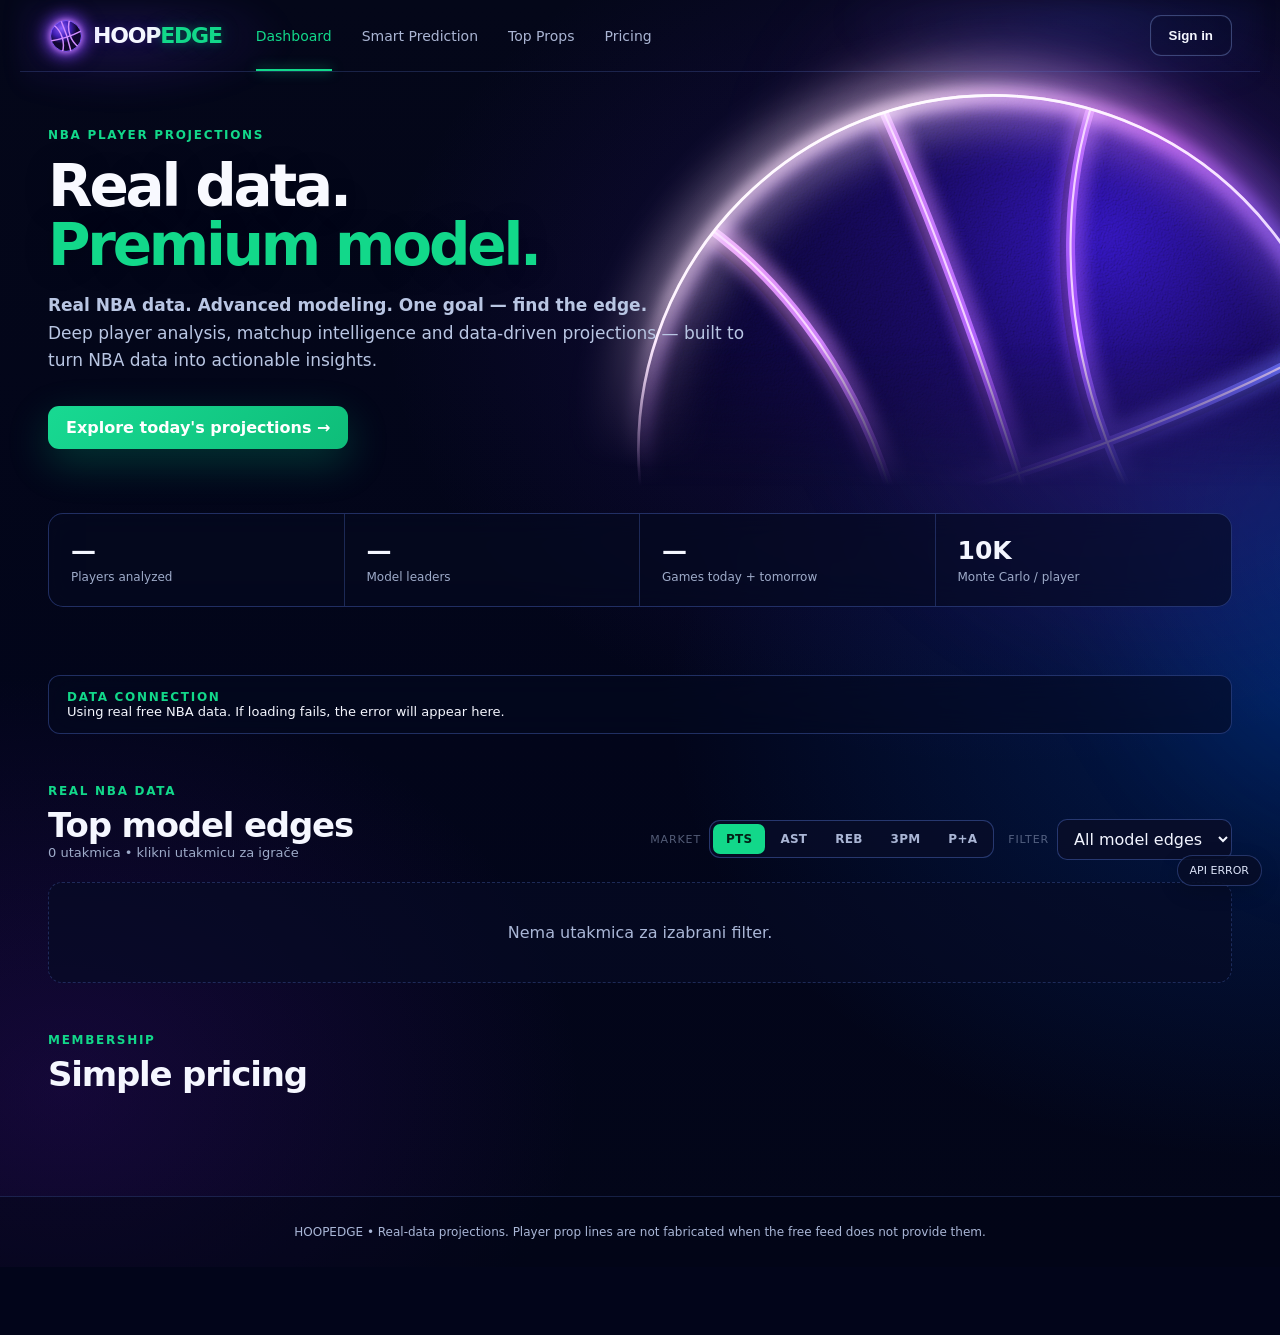
==== commit 88f0e2c1: "Add files via upload" ====
--- a/web/index.html
+++ b/web/index.html
@@ -1091,9 +1091,32 @@
 .brand-mark{margin-right:9px}
 @media(max-width:800px){.mobile-menu-toggle{gap:3px!important}.mobile-menu-toggle span{margin:0 auto!important}}
 </style>
-</head><body>
+<style id="glCss">
+.player-profile-v2 .gl-stats{display:flex;gap:18px;margin-bottom:12px;flex-wrap:wrap}
+.player-profile-v2 .gl-stats div{min-width:70px}.player-profile-v2 .gl-stats span{display:block;font-size:10px;letter-spacing:.6px;color:#7f8baa;font-weight:700}
+.player-profile-v2 .gl-stats b{font-size:20px;font-weight:900}.player-profile-v2 .gl-stats b.up{color:#2adb90}.player-profile-v2 .gl-stats b.down{color:#ff7a7a}
+.player-profile-v2 .gl-scroll{overflow-x:auto;padding-bottom:4px;-webkit-overflow-scrolling:touch}
+.player-profile-v2 .gl-chart{position:relative}
+.player-profile-v2 .gl-plot{position:relative;height:190px}
+.player-profile-v2 .gl-bars{position:absolute;left:0;right:0;top:22px;bottom:0;display:flex;gap:6px;align-items:flex-end}
+.player-profile-v2 .gl-col{position:relative;flex:1;min-width:30px;height:100%;display:flex;align-items:flex-end}
+.player-profile-v2 .gl-col i{display:block;width:100%;border-radius:5px 5px 0 0;background:#6c78a8;min-height:3px}
+.player-profile-v2 .gl-col i.over{background:#2adb90}.player-profile-v2 .gl-col i.under{background:#ff6b78}.player-profile-v2 .gl-col i.push{background:#8f9ab8}
+.player-profile-v2 .gl-col b{position:absolute;left:0;right:0;bottom:3px;text-align:center;font-size:13px;font-weight:900;color:#06130d;text-shadow:0 0 3px rgba(255,255,255,.35)}
+.player-profile-v2 .gl-line{position:absolute;left:0;right:0;border-top:2px dashed rgba(255,255,255,.8);z-index:2;pointer-events:none}
+.player-profile-v2 .gl-line span{position:absolute;left:0;top:-20px;font-size:12px;font-weight:900;background:#0b1130;padding:0 4px;border-radius:4px}
+.player-profile-v2 .gl-labels{display:flex;gap:6px;margin-top:6px}
+.player-profile-v2 .gl-labels small{flex:1;min-width:30px;font-size:9.5px;line-height:1.25;text-align:center;color:#8995b3;font-weight:700;white-space:nowrap}
+.player-profile-v2 .gl-labels small em{font-style:normal;color:#c9d2ea;display:block}
+.player-profile-v2 .gl-pills{display:flex;gap:8px;margin-top:14px;flex-wrap:wrap}
+.player-profile-v2 .gl-pills button{flex:1;min-width:64px;background:rgba(255,255,255,.05);border:1px solid rgba(120,140,210,.25);color:#c9d2ea;border-radius:12px;padding:8px 6px;font-weight:800;font-size:12px;cursor:pointer}
+.player-profile-v2 .gl-pills button b{display:block;font-size:15px;margin-top:2px}
+.player-profile-v2 .gl-pills button.hi b{color:#2adb90}.player-profile-v2 .gl-pills button.lo b{color:#ff7a7a}
+.player-profile-v2 .gl-pills button.active{background:rgba(255,255,255,.14);border-color:#fff;color:#fff}
+</style>
+<link rel="stylesheet" href="/static/auth.css"><script src="/static/auth.js"></script></head><body>
 <div class="api-status" id="apiStatus">CONNECTING TO FREE NBA DATA…</div>
-<header class="site-header"><a class="brand" href="#dashboard"><span class="brand-mark"><svg viewBox="0 0 42 42"><defs><radialGradient id="m" cx="35%" cy="25%"><stop stop-color="#8b5cff"/><stop offset=".6" stop-color="#3e1db2"/><stop offset="1" stop-color="#10072e"/></radialGradient></defs><circle cx="21" cy="21" r="18" fill="url(#m)" stroke="#875cff"/><clipPath id="lg-c"><circle cx="21" cy="21" r="18"/></clipPath><g clip-path="url(#lg-c)"><g fill="none" stroke="#d18cff" stroke-width="1.7" stroke-linecap="round" transform="rotate(-18 21 21)"><path d="M21 2C22.2 14 22.2 28 21 40"/><path d="M2 21C13 22.8 29 22.8 40 21"/><path d="M11 4C18 14 18 28 11 38"/><path d="M31 4C24 14 24 28 31 38"/></g></g></svg></span>HOOP<span>EDGE</span></a><nav><a class="active" href="#dashboard">Dashboard</a><a href="#props">Top Props</a><a href="#pricing">Pricing</a></nav><button class="ghost desktop-signin">Sign in</button><button id="mobileMenuToggle" class="mobile-menu-toggle" aria-label="Open menu" aria-expanded="false" onclick="toggleMobileMenu()"><span></span><span></span><span></span></button><div id="mobileMenu" class="mobile-menu"><a href="#dashboard" onclick="closeMobileMenu()">Dashboard</a><a href="#props" onclick="closeMobileMenu()">Top Props</a><a href="#pricing" onclick="closeMobileMenu()">Pricing</a><button class="ghost" onclick="closeMobileMenu()">Sign in</button></div></header>
+<header class="site-header"><a class="brand" href="#dashboard"><span class="brand-mark"><svg viewBox="0 0 42 42"><defs><radialGradient id="m" cx="35%" cy="25%"><stop stop-color="#8b5cff"/><stop offset=".6" stop-color="#3e1db2"/><stop offset="1" stop-color="#10072e"/></radialGradient></defs><circle cx="21" cy="21" r="18" fill="url(#m)" stroke="#875cff"/><clipPath id="lg-c"><circle cx="21" cy="21" r="18"/></clipPath><g clip-path="url(#lg-c)"><g fill="none" stroke="#d18cff" stroke-width="1.7" stroke-linecap="round" transform="rotate(-18 21 21)"><path d="M21 2C22.2 14 22.2 28 21 40"/><path d="M2 21C13 22.8 29 22.8 40 21"/><path d="M11 4C18 14 18 28 11 38"/><path d="M31 4C24 14 24 28 31 38"/></g></g></svg></span>HOOP<span>EDGE</span></a><nav><a class="active" href="#dashboard">Dashboard</a><a href="#smart" onclick="openSmart();return false">Smart Prediction</a><a href="#props">Top Props</a><a href="#pricing">Pricing</a></nav><button class="ghost desktop-signin" id="heAuthBtn" onclick="HE.headerClick()">Sign in</button><button id="mobileMenuToggle" class="mobile-menu-toggle" aria-label="Open menu" aria-expanded="false" onclick="toggleMobileMenu()"><span></span><span></span><span></span></button><div id="mobileMenu" class="mobile-menu"><a href="#dashboard" onclick="closeMobileMenu()">Dashboard</a><a href="#smart" onclick="openSmart();return false">Smart Prediction</a><a href="#props" onclick="closeMobileMenu()">Top Props</a><a href="#pricing" onclick="closeMobileMenu()">Pricing</a><button class="ghost" id="heAuthBtnM" onclick="closeMobileMenu();HE.headerClick()">Sign in</button></div></header>
 <main><section class="hero"><div class="hero-copy"><div class="eyebrow">NBA PLAYER PROJECTIONS</div><h1>Real data.<br><em>Premium model.</em></h1><p><strong>Real NBA data. Advanced modeling. One goal — find the edge.</strong><br>Deep player analysis, matchup intelligence and data-driven projections — built to turn NBA data into actionable insights.</p><a class="cta" href="#props">Explore today's projections <span>→</span></a></div><div class="hero-visual" aria-hidden="true"><svg class="hero-ball" viewBox="0 0 1000 1000"><defs>
 <radialGradient id="hb-body" cx="66%" cy="20%" r="88%"><stop stop-color="#2d1685"/><stop offset=".3" stop-color="#160a47"/><stop offset=".68" stop-color="#080522"/><stop offset="1" stop-color="#02020c"/></radialGradient>
 <linearGradient id="hb-rim" gradientUnits="userSpaceOnUse" x1="420" y1="100" x2="900" y2="650"><stop stop-color="#ffe0ff"/><stop offset=".3" stop-color="#d36bff"/><stop offset=".65" stop-color="#6a55ff"/><stop offset="1" stop-color="#2a86ff"/></linearGradient>
@@ -1126,7 +1149,7 @@
 </g>
 </svg></div></section>
 <section id="dashboard" class="stats"><div><b id="players">—</b><span>Players analyzed</span></div><div><b id="high">—</b><span>Model leaders</span></div><div><b id="games">—</b><span>Games today + tomorrow</span></div><div><b>10K</b><span>Monte Carlo / player</span></div></section>
-<section id="diagnostics" class="diagnostics"><div class="eyebrow">DATA CONNECTION</div><div id="diagText">Using real free NBA data. If loading fails, the error will appear here.</div></section><section id="props"><div id="mobileGameBar"></div><div id="mobileControls"></div><div class="sectionHead"><div><div class="eyebrow">REAL NBA DATA</div><h2>Top model edges</h2><div id="showing" class="legend"></div></div><div class="edge-controls"><div class="market-filter"><label>Market</label><div class="market-buttons" role="group" aria-label="Market"><button type="button" class="market-btn active" data-market="PTS" onclick="setMarket('PTS')">PTS</button><button type="button" class="market-btn" data-market="AST" onclick="setMarket('AST')">AST</button><button type="button" class="market-btn" data-market="REB" onclick="setMarket('REB')">REB</button></div></div><div class="edge-filter"><label>Filter</label><select id="confidenceFilter" onchange="setConfidence(this.value)"><option value="ALL">All model edges</option><option value="ELITE">Elite (82+)</option><option value="STRONG">Strong (72+)</option><option value="GOOD">Good (62+)</option><option value="LEAN">Lean (52+)</option></select></div></div></div><div id="cards" class="games-list"></div></section>
+<section id="diagnostics" class="diagnostics"><div class="eyebrow">DATA CONNECTION</div><div id="diagText">Using real free NBA data. If loading fails, the error will appear here.</div></section><section id="props"><div id="mobileGameBar"></div><div id="mobileControls"></div><div class="sectionHead"><div><div class="eyebrow">REAL NBA DATA</div><h2>Top model edges</h2><div id="showing" class="legend"></div></div><div class="edge-controls"><div class="market-filter"><label>Market</label><div class="market-buttons" role="group" aria-label="Market"><button type="button" class="market-btn active" data-market="PTS" onclick="setMarket('PTS')">PTS</button><button type="button" class="market-btn" data-market="AST" onclick="setMarket('AST')">AST</button><button type="button" class="market-btn" data-market="REB" onclick="setMarket('REB')">REB</button><button type="button" class="market-btn" data-market="3PM" onclick="setMarket('3PM')">3PM</button><button type="button" class="market-btn" data-market="PA" onclick="setMarket('PA')">P+A</button></div></div><div class="edge-filter"><label>Filter</label><select id="confidenceFilter" onchange="setConfidence(this.value)"><option value="ALL">All model edges</option><option value="ELITE">Elite (82+)</option><option value="STRONG">Strong (72+)</option><option value="GOOD">Good (62+)</option><option value="LEAN">Lean (52+)</option></select></div></div></div><div id="cards" class="games-list"></div></section>
 <section id="detail" class="detail hidden"></section>
 <section id="pricing"><div class="sectionHead"><div><div class="eyebrow">MEMBERSHIP</div><h2>Simple pricing</h2></div></div><div id="plans" class="plans"></div></section>
 </main><footer>HOOPEDGE • Real-data projections. Player prop lines are not fabricated when the free feed does not provide them.</footer><script id="hoopedge-app">
@@ -1136,10 +1159,21 @@
 const initials=n=>String(n||'').split(/\s+/).filter(Boolean).slice(0,2).map(x=>x[0]).join('').toUpperCase();
 function photo(p){return p.headshot?`<span class="photo-wrap"><img class="headshot" src="${esc(p.headshot)}" alt="${esc(p.name)}" loading="lazy"></span>`:`<div class="avatar">${initials(p.name)}</div>`}
 function scoreClass(v){return v>=82?'elite':v>=72?'strong':v>=62?'good':v>=52?'lean':'pass'}
-function marketMeta(){return selectedMarket==='AST'?{label:'AST',name:'Assists'}:selectedMarket==='REB'?{label:'REB',name:'Rebounds'}:{label:'PTS',name:'Points'}}
+function marketMeta(){return selectedMarket==='AST'?{label:'AST',name:'Assists'}:selectedMarket==='REB'?{label:'REB',name:'Rebounds'}:selectedMarket==='3PM'?{label:'3PM',name:'3-Pointers'}:selectedMarket==='PA'?{label:'P+A',name:'Points + Assists'}:{label:'PTS',name:'Points'}}
 function filtered(list=allPlayers){return list.filter(p=>minConfidence==='ALL'||scoreClass(+p.model_score)===minConfidence.toLowerCase())}
 function groups(list=allPlayers){const m=new Map();for(const p of filtered(list)){const t=[p.team,p.opponent].sort(),k=`${p.game_date}|${p.game_time}|${t.join('-')}`;if(!m.has(k))m.set(k,{key:k,date:p.game_date,time:p.game_time,teams:t,players:[]});m.get(k).players.push(p)}return [...m.values()].map(g=>(g.players.sort((a,b)=>+b.model_score-+a.model_score),g)).sort((a,b)=>(a.date+a.time).localeCompare(b.date+b.time))}
 function timeLabel(t){try{return t?new Date(t).toLocaleTimeString([], {hour:'2-digit',minute:'2-digit'}):''}catch{return t||''}}
+function oppMissingRow(p){
+ const list=Array.isArray(p.opponent_missing_defenders)?p.opponent_missing_defenders:[];
+ if(!list.length)return '';
+ const full={G:'Guard',F:'Forward',C:'Center'};
+ const chips=list.slice(0,3).map(m=>{
+  const d=(m&&typeof m==='object')?m:{name:String(m),grp:'',status:''};
+  const tip=[d.name,full[d.grp]||'',d.status].filter(Boolean).join(' · ');
+  return `<span class="miss-chip" title="${esc(tip)}"><b class="miss-pos">${esc(d.grp||'?')}</b>${esc(d.name)}${d.status?`<em class="miss-st ${esc(String(d.status).toLowerCase())}">${esc(d.status)}</em>`:''}</span>`;
+ }).join('');
+ return `<div class="opp-missing"><span class="miss-label">${esc(p.opponent||'OPP')} DEF MISSING</span>${chips}</div>`;
+}
 function val(v,d=1){const n=Number(v);return Number.isFinite(n)?n.toFixed(d):'—'}
 function stat(label,value,cls=''){return `<div class="pstat ${cls}"><span>${label}</span><b>${value}</b></div>`}
 function gameLabel(g){return `${g.teams[0]} <span>vs</span> ${g.teams[1]}`}
@@ -1151,15 +1185,15 @@
 function mobileControls(){
  return `<div class="mobile-analysis-stack">
    <div class="mobile-toolbar-row period-row"><span class="mobile-toolbar-caption">FORM</span><div class="mobile-pills"><button class="mobile-pill ${selectedPeriod==='L10'?'active':''}" onclick="setMobilePeriod('L10')">L10</button><button class="mobile-pill ${selectedPeriod==='L5'?'active':''}" onclick="setMobilePeriod('L5')">L5</button><button class="mobile-pill ${selectedPeriod==='H2H'?'active':''}" onclick="setMobilePeriod('H2H')">H2H</button><button class="mobile-pill ${selectedPeriod==='SZN'?'active':''}" onclick="setMobilePeriod('SZN')">SZN</button></div></div>
-   <div class="mobile-toolbar-row market-row"><span class="mobile-toolbar-caption">MARKET</span><div class="mobile-pills"><button class="mobile-pill ${mobileTab==='TRENDS'?'active':''}" onclick="setMobileTab('TRENDS')">Trends</button><button class="mobile-pill ${mobileTab==='PTS'?'active':''}" onclick="setMobileTab('PTS')">Points</button><button class="mobile-pill ${mobileTab==='AST'?'active':''}" onclick="setMobileTab('AST')">Assists</button><button class="mobile-pill ${mobileTab==='REB'?'active':''}" onclick="setMobileTab('REB')">REB</button></div></div>
+   <div class="mobile-toolbar-row market-row"><span class="mobile-toolbar-caption">MARKET</span><div class="mobile-pills"><button class="mobile-pill ${mobileTab==='TRENDS'?'active':''}" onclick="setMobileTab('TRENDS')">Trends</button><button class="mobile-pill ${mobileTab==='PTS'?'active':''}" onclick="setMobileTab('PTS')">Points</button><button class="mobile-pill ${mobileTab==='AST'?'active':''}" onclick="setMobileTab('AST')">Assists</button><button class="mobile-pill ${mobileTab==='REB'?'active':''}" onclick="setMobileTab('REB')">REB</button><button class="mobile-pill ${mobileTab==='3PM'?'active':''}" onclick="setMobileTab('3PM')">3PM</button><button class="mobile-pill ${mobileTab==='PA'?'active':''}" onclick="setMobileTab('PA')">P+A</button></div></div>
  </div>`
 }
 function playerRow(p){
  const score=+p.model_score, conf=+p.confidence_score, m=marketMeta();
- return `<div class="game-player ${scoreClass(score)}" onclick="event.stopPropagation();detail(${p.player_id})">
-   <div class="player-main"><div class="identity">${photo(p)}<div><div class="player">${esc(p.name)}</div><div class="match">${esc(p.team)} • ${esc(p.opponent)} • ${val(p.expected_minutes)} min expected</div></div></div><div class="player-primary"><div class="projection"><span>PROJECTION</span><b>${val(p.projection)} <small>${m.label}</small></b></div><div class="score-badge ${scoreClass(score)}"><b>${score.toFixed(0)}</b><small>MODEL SCORE</small></div></div></div>
-   <div class="player-stats">${stat('Season',val(p.stat_season))}${stat('Last 5',val(p.stat_last5))}${stat('Last 10',val(p.stat_last10))}${stat('Last 20',val(p.stat_last20))}${stat('Trend',`${+p.trend>=0?'+':''}${val(p.trend)}`,+p.trend>=0?'positive':'negative')}${stat('Minutes',val(p.expected_minutes))}${stat('Usage',`${val(p.usage)}%`)}${stat('Pace',`${val(p.pace,0)}%`)}${stat('Opp Def',`${val(p.opponent_defense,1)}`)}${stat('MC',Number(p.monte_carlo||10000).toLocaleString())}</div>
-   <div class="confidence-bottom"><div class="confidence-label"><span>CONFIDENCE</span><b>${conf.toFixed(0)}%</b><em>${esc(p.confidence||'')}</em></div><div class="confidence-bar"><i style="width:${Math.max(0,Math.min(100,conf))}%"></i></div></div>
+ return `<div class="game-player ${scoreClass(score)}${p.locked?' locked':''}" onclick="event.stopPropagation();${p.locked?'HE.openUpgrade()':`detail(${p.player_id})`}">${p.locked?'<span class="lock-pill">🔒 Locked</span>':''}
+   <div class="player-main"><div class="identity">${photo(p)}<div><div class="player">${esc(p.name)}</div><div class="match">${esc(p.team)} • ${esc(p.opponent)} • ${val(p.expected_minutes)} min expected</div></div></div><div class="player-primary"><div class="projection"><span>PROJECTION</span><b>${val(p.projection)} <small>${m.label}</small></b></div>${p.line!=null?`<div class="projection"><span>LINE ${val(p.line)}</span><b style="color:${p.lean==='OVER'?'#11d889':p.lean==='UNDER'?'#ff7a7a':'inherit'}">${esc(p.lean)} <small>WIN ${val(p.win_chance,0)}% · DTM ${p.dtm>0?'+':''}${val(p.dtm,1)}</small></b></div>`:''}${p.b2b?`<div class="projection"><span>REST</span><b style="color:#ff7a7a">B2B</b></div>`:''}${p.game_total?`<div class="projection"><span>TOTAL ${val(p.game_total)}</span><b>${p.spread!=null?(p.spread>0?'+':'')+val(p.spread):''}</b></div>`:''}<div class="score-badge ${scoreClass(score)}"><b>${score.toFixed(0)}</b><small>MODEL SCORE</small></div></div></div>
+   <div class="player-stats">${stat('Season',val(p.stat_season))}${stat('Last 5',val(p.stat_last5))}${stat('Last 10',val(p.stat_last10))}${stat('Last 20',val(p.stat_last20))}${stat('Trend',`${+p.trend>=0?'+':''}${val(p.trend)}`,+p.trend>=0?'positive':'negative')}${stat('Minutes',val(p.expected_minutes))}${stat('Usage',`${val(p.usage)}%`)}${stat('Pace',`${val(p.pace,0)}%`)}${p.opponent_defense_pos!=null?stat('Opp Def '+esc(p.position_group||''),`${val(p.opponent_defense_pos,2)}`,+p.opponent_defense_pos>=1?'negative':'positive'):stat('Opp Def',`${val(p.opponent_defense,1)}`)}${stat('MC',Number(p.monte_carlo||10000).toLocaleString())}</div>
+   ${oppMissingRow(p)}<div class="confidence-bottom"><div class="confidence-label"><span>CONFIDENCE</span><b>${conf.toFixed(0)}%</b><em>${esc(p.confidence||'')}</em></div><div class="confidence-bar"><i style="width:${Math.max(0,Math.min(100,conf))}%"></i></div></div>
  </div>`
 }
 function trendScore(p){
@@ -1177,22 +1211,49 @@
  const v=(keys[period]||keys.L10).map(k=>p[k]).find(x=>x!==undefined&&x!==null&&x!==''&&Number.isFinite(Number(x)));
  return v===undefined?null:Number(v);
 }
+
+function glFmtDate(iso){try{const d=new Date(iso);if(isNaN(d))return '';return d.toLocaleDateString('en-US',{timeZone:'America/New_York',month:'numeric',day:'numeric'})}catch{return ''}}
+function glGames(p,period){const all=p.recent_games||[];if(period==='H2H')return (p.h2h_log||[]).slice(0,6);return all.slice(0,({L5:5,L10:10,SZN:30})[period]||10)}
+function glRef(p){if(p.line!=null&&Number.isFinite(+p.line))return {v:+p.line,src:'book'};const s=Number(p.stat_season);return Number.isFinite(s)&&s>0?{v:Math.floor(s)+0.5,src:'season'}:null}
+function glHit(games,line){const d=games.filter(g=>+g.v!==line);return d.length?Math.round(d.filter(g=>+g.v>line).length/d.length*100):null}
+window.setProfilePeriod=async(v,id)=>{selectedPeriod=['L10','L5','H2H','SZN'].includes(v)?v:'L10';const y=window.scrollY;try{render()}catch(e){}await detail(id,selectedMarket);window.scrollTo(0,y)};
+function gamesChartHtml(p,m){
+ const period=selectedPeriod,games=glGames(p,period).slice().reverse(),ref=glRef(p);
+ if(!games.length)return `<div class="pp-notice">${period==='H2H'?'No head-to-head games found against this opponent.':'No game log is available yet for this player.'}</div>`;
+ const vals=games.map(g=>+g.v),avg=vals.reduce((a,b)=>a+b,0)/vals.length,season=Number(p.stat_season);
+ const maxV=Math.max(...vals,ref?ref.v:0,1)*1.15,hit=ref?glHit(games,ref.v):null;
+ const cls=g=>!ref?'':(+g.v>ref.v?'over':+g.v<ref.v?'under':'push');
+ const cols=games.map(g=>`<div class="gl-col"><i class="${cls(g)}" style="height:${Math.max(2,(+g.v/maxV)*100).toFixed(1)}%"></i><b>${Number.isInteger(+g.v)?(+g.v):(+g.v).toFixed(1)}</b></div>`).join('');
+ const labels=games.map(g=>`<small><em>${esc(glFmtDate(g.date))}</em>${g.home?'':'@'}${esc(g.opp||'?')}${g.po?' PO':''}</small>`).join('');
+ const label=period==='SZN'?'L'+games.length:period;
+ const pills=['L5','L10','SZN','H2H'].map(k=>{const gs=glGames(p,k),hr=ref&&gs.length?glHit(gs,ref.v):null;return `<button class="${k===period?'active':''} ${hr===null?'':hr>=60?'hi':hr<=40?'lo':''}" onclick="setProfilePeriod('${k}',${+p.player_id})">${k==='SZN'?'L30':k}<b>${hr===null?'—':hr+'%'}</b></button>`}).join('');
+ const refNote=!ref?'':ref.src==='book'?'Reference line: sportsbook line.':`No book line yet, so the dashed line is the season average (${val(season)}). Bars above it are green.`;
+ return `<div class="gl-stats"><div><span>${label} AVG</span><b class="${Number.isFinite(season)&&avg>=season?'up':'down'}">${Number.isFinite(season)&&avg>=season?'▲':'▼'} ${val(avg)}</b></div><div><span>LINE</span><b>${ref?val(ref.v):'—'}</b></div><div><span>HIT RATE</span><b>${hit===null?'—':hit+'%'}</b></div></div>
+ <div class="gl-scroll"><div class="gl-chart" style="min-width:${Math.max(0,games.length*36)}px"><div class="gl-plot"><div class="gl-bars">${ref?`<div class="gl-line" style="bottom:${((ref.v/maxV)*100).toFixed(1)}%"><span>${val(ref.v)}</span></div>`:''}${cols}</div></div><div class="gl-labels">${labels}</div></div></div>
+ <div class="gl-pills">${pills}</div><div class="pp-notice">${esc(refNote)} Hit rate = share of games above the line.${period==='SZN'?' Season view shows the last 30 games available.':''}</div>`;
+}
 function opponentDefenseValue(p){
- const raw=[p.opponent_defense,p.opponent_defense_factor,p.opp_defense_factor,p.defense_factor].find(x=>x!==undefined&&x!==null&&x!=='');
+ const raw=[p.opponent_defense_pos,p.opponent_defense,p.opponent_defense_factor,p.opp_defense_factor,p.defense_factor].find(x=>x!==undefined&&x!==null&&x!=='');
  const n=Number(raw);
  // 1.0 is the engine's neutral fallback, not evidence of a measured matchup factor.
  return raw===undefined||!Number.isFinite(n)||Math.abs(n-1)<0.00001?null:n;
 }
 function trendCard(p,cat){
- const season=Number(p.stat_season),shown=periodStat(p),last10=Number(p.stat_last10),delta=Number.isFinite(shown)&&Number.isFinite(season)&&season!==0?((shown-season)/Math.abs(season))*100:trendScore(p),m=cat==='PTS'?'Points':cat==='AST'?'Assists':'Rebounds';
+ const season=Number(p.stat_season),shown=periodStat(p),last10=Number(p.stat_last10),delta=Number.isFinite(shown)&&Number.isFinite(season)&&season!==0?((shown-season)/Math.abs(season))*100:trendScore(p),m=({PTS:'Points',AST:'Assists',REB:'Rebounds','3PM':'3-Pointers',PA:'Points + Assists'})[cat]||cat;
  const width=Math.max(12,Math.min(100,50+delta*1.6));
  const shownText=shown===null?'N/A':val(shown),periodName=selectedPeriod==='SZN'?'Season':selectedPeriod;
- const foot=selectedPeriod==='H2H'&&shown===null?'Head-to-head data unavailable':`${periodName} average`;
- return `<div class="mobile-player-card trend-card" onclick="detail(${p.player_id}, '${cat}')"><div class="mobile-player-top"><div class="identity">${photo(p)}<div><div class="mobile-player-name">${esc(p.name)} <small>${esc(p.team)}</small></div><div class="match">vs ${esc(p.opponent)}</div></div></div><div class="trend-badge ${delta>=0?'up':'down'}">${trendLabel(delta)}</div></div><div class="trend-insight"><div><span>BEST RECENT MARKET</span><b>${m}</b></div><div class="trend-numbers"><span>${selectedPeriod}</span><strong>${shownText}</strong><em>Season ${val(season)}</em></div></div><div class="trend-bar"><i style="width:${width}%"></i></div><div class="trend-foot"><span>${foot}</span><b>${Number.isFinite(shown)&&Number.isFinite(season)&&season!==0?`${delta>=0?'+':''}${val(delta)}% vs season`:shown===null?'No H2H data':'Trend unavailable'}</b></div></div>`
+ const chipParts=[
+  p.line!=null?`<span style="color:${p.lean==='OVER'?'#11d889':p.lean==='UNDER'?'#ff7a7a':'inherit'}"><b>${esc(p.lean)}</b> ${val(p.line)} · WIN ${val(p.win_chance,0)}% · DTM ${p.dtm>0?'+':''}${val(p.dtm,1)}</span>`:`<span style="opacity:.6">No book line yet</span>`,
+  p.b2b?`<span style="color:#ff7a7a"><b>B2B</b></span>`:(p.rest_days!=null?`<span>Rest ${p.rest_days}d</span>`:''),
+  p.game_total?`<span>Total ${val(p.game_total)}${p.spread!=null?' · Spread '+(p.spread>0?'+':'')+val(p.spread):''}</span>`:''
+ ].filter(Boolean);
+ const chips=chipParts.length?`<div class="trend-foot" style="margin-top:8px;font-size:12px;gap:8px;flex-wrap:wrap">${chipParts.join('')}</div>`:'';
+ const foot=selectedPeriod==='H2H'&&shown===null?'Head-to-head data unavailable':(selectedPeriod==='H2H'&&p.h2h_games?`H2H average · ${p.h2h_games} games`:`${periodName} average`);
+ return `<div class="mobile-player-card trend-card${p.locked?' locked':''}" onclick="${p.locked?'HE.openUpgrade()':`detail(${p.player_id}, '${cat}')`}">${p.locked?'<span class="lock-pill">🔒 Locked</span>':''}<div class="mobile-player-top"><div class="identity">${photo(p)}<div><div class="mobile-player-name">${esc(p.name)} <small>${esc(p.team)}</small></div><div class="match">vs ${esc(p.opponent)}</div></div></div><div class="trend-badge ${delta>=0?'up':'down'}">${trendLabel(delta)}</div></div><div class="trend-insight"><div><span>BEST RECENT MARKET</span><b>${m}</b></div><div class="trend-numbers"><span>${selectedPeriod}</span><strong>${shownText}</strong><em>Season ${val(season)}</em></div></div><div class="trend-bar"><i style="width:${width}%"></i></div><div class="trend-foot"><span>${foot}</span><b>${Number.isFinite(shown)&&Number.isFinite(season)&&season!==0?`${delta>=0?'+':''}${val(delta)}% vs season`:shown===null?'No H2H data':'Trend unavailable'}</b></div>${chips}</div>`
 }
 async function ensureTrendMarkets(){
  if(marketCache.AST&&marketCache.REB)return;
- const jobs=['AST','REB'].filter(x=>!marketCache[x]).map(async m=>{try{const r=await fetch('/api/projections?market='+m);if(!r.ok)throw new Error('Market '+m+' unavailable');marketCache[m]=await r.json()}catch(e){marketCache[m]=[]}});
+ const jobs=['AST','REB'].filter(x=>{if(window.HE&&HE.marketLocked(x)){marketCache[x]=[];return false}return !marketCache[x]}).map(async m=>{try{const r=await fetch('/api/projections?market='+m);if(!r.ok)throw new Error('Market '+m+' unavailable');marketCache[m]=await r.json()}catch(e){marketCache[m]=[]}});
  await Promise.all(jobs);
 }
 function bestMarketFor(id){
@@ -1215,7 +1276,7 @@
    container.innerHTML=`<div class="mobile-section-title"><div><div class="eyebrow">RECENT FORM</div><h3>Trending players</h3></div><span>Last 10 vs season</span></div>`+
      players.map(x=>trendCard(x.best.player||x.base,x.best.market)).join('');
  }else{
-   const cat=mobileTab==='PTS'?'PTS':mobileTab==='AST'?'AST':'REB';
+   const cat=({PTS:'PTS',AST:'AST',REB:'REB','3PM':'3PM',PA:'PA'})[mobileTab]||'REB';
    const data=await ensureMarketData(cat);
    selectedMarket=cat;
    const players=playersForMobileMarket(data,g);
@@ -1228,6 +1289,7 @@
  document.querySelectorAll('.headshot').forEach(i=>i.addEventListener('error',()=>i.style.display='none'));
 }
 function render(){
+ if(window.HE&&HE.afterRender)setTimeout(HE.afterRender,0);
  const gs=groups();
  document.querySelector('#showing').textContent=`${gs.length} utakmica • klikni utakmicu za igrače`;
  const mobile=document.querySelector('#mobileGameBar');
@@ -1249,6 +1311,7 @@
 
 async function ensureMarketData(m){
  const key=(m||'PTS').toUpperCase();
+ if(window.HE&&HE.marketLocked(key)){HE.openUpgrade('market');return []}
  if(Array.isArray(marketCache[key])&&marketCache[key].length)return marketCache[key];
  try{
    const r=await fetch('/api/projections?market='+encodeURIComponent(key));
@@ -1288,18 +1351,20 @@
 window.toggleMobileMenu=()=>{mobileMenuOpen=!mobileMenuOpen;document.querySelector('#mobileMenu').classList.toggle('open',mobileMenuOpen);document.querySelector('#mobileMenuToggle').setAttribute('aria-expanded',mobileMenuOpen?'true':'false')};
 window.closeMobileMenu=()=>{mobileMenuOpen=false;document.querySelector('#mobileMenu').classList.remove('open');document.querySelector('#mobileMenuToggle').setAttribute('aria-expanded','false')};
 window.setMarket=async(v,silent=false)=>{
+ if(window.HE&&HE.marketLocked((v||'PTS').toUpperCase())){HE.openUpgrade('market');return}
  selectedMarket=(v||'PTS').toUpperCase();
  selectedGame=null;
  document.querySelectorAll('.market-btn').forEach(b=>b.classList.toggle('active',b.dataset.market===selectedMarket));
  if(!silent)await load();else render();
 };
-async function load(){const st=document.querySelector('#apiStatus');st.textContent='LOADING MODEL DATA…';try{const c=new AbortController(),tm=setTimeout(()=>c.abort(),60000),r=await fetch('/api/projections?market='+encodeURIComponent(selectedMarket),{signal:c.signal});clearTimeout(tm);const body=await r.text();let ps;try{ps=JSON.parse(body)}catch{throw Error('Backend returned invalid JSON: '+body.slice(0,300))}if(!r.ok)throw Error(JSON.stringify(ps.detail||ps));allPlayers=ps;marketCache[selectedMarket]=ps;const h=await fetch('/api/health').then(x=>x.json()).catch(()=>({stats:{},errors:[]}));document.querySelector('#players').textContent=ps.length;document.querySelector('#apiStatus').textContent='LIVE • ESPN FREE • MODEL ACTIVE';document.querySelector('#high').textContent=ps.filter(x=>x.is_leader).length;document.querySelector('#games').textContent=Number(h.stats?.games)||groups().length;render();document.querySelector('#diagText').textContent=(h.errors||[]).join('\n')||'Model: advanced modeling • form • minutes • usage • pace • opponent defense • home/away';const plans=await fetch('/api/plans').then(r=>r.json());document.querySelector('#plans').innerHTML=plans.map((p,i)=>`<div class="plan ${i===1?'featured':''}"><div class="eyebrow">${p.name}</div><div class="price">€${p.price}${p.price?'<small>/mo</small>':''}</div><ul>${p.features.map(f=>`<li>${f}</li>`).join('')}</ul></div>`).join('')}catch(e){st.textContent='API ERROR';document.querySelector('#cards').innerHTML='<div class="empty error"><b>NBA model could not be loaded.</b><br><small>'+esc(e.message||e)+'</small><br><button onclick="location.reload()">Retry</button></div>'}}
-async function loadPlayerMarkets(id){const out={};for(const m of ['PTS','AST','REB']){try{if(m==='PTS'&&allPlayers.length){out.PTS=allPlayers.find(x=>+x.player_id===+id)||null}else{if(!marketCache[m]){const r=await fetch('/api/players/'+id+'?market='+m);if(r.ok)marketCache[m]=await r.json();}out[m]=Array.isArray(marketCache[m])?marketCache[m].find(x=>+x.player_id===+id):marketCache[m]}}catch{out[m]=null}}return out}
+async function load(){const st=document.querySelector('#apiStatus');st.textContent='LOADING MODEL DATA…';try{const c=new AbortController(),tm=setTimeout(()=>c.abort(),60000),r=await fetch('/api/projections?market='+encodeURIComponent(selectedMarket),{signal:c.signal});clearTimeout(tm);const body=await r.text();let ps;try{ps=JSON.parse(body)}catch{throw Error('Backend returned invalid JSON: '+body.slice(0,300))}if(!r.ok)throw Error(JSON.stringify(ps.detail||ps));allPlayers=ps;marketCache[selectedMarket]=ps;const h=await fetch('/api/health').then(x=>x.json()).catch(()=>({stats:{},errors:[]}));document.querySelector('#players').textContent=ps.length;document.querySelector('#apiStatus').textContent='LIVE • ESPN FREE • MODEL ACTIVE';document.querySelector('#high').textContent=ps.filter(x=>x.is_leader).length;document.querySelector('#games').textContent=Number(h.stats?.games)||groups().length;render();document.querySelector('#diagText').textContent=(h.errors||[]).join('\n')||'Model: advanced modeling • form • minutes • usage • pace • opponent defense • home/away';const plans=await fetch('/api/plans').then(r=>r.json());document.querySelector('#plans').innerHTML=plans.map((p,i)=>`<div class="plan ${p.id==='pro_plus'?'featured':''}"><div class="eyebrow">${p.name}</div><div class="price">€${p.price}${p.price?'<small>/mo</small>':''}</div><ul>${p.features.map(f=>`<li>${f}</li>`).join('')}</ul>${window.HE?HE.planCta(p.id):''}</div>`).join('');if(window.HE)HE.afterRender()}catch(e){st.textContent='API ERROR';document.querySelector('#cards').innerHTML='<div class="empty error"><b>NBA model could not be loaded.</b><br><small>'+esc(e.message||e)+'</small><br><button onclick="location.reload()">Retry</button></div>'}}
+async function loadPlayerMarkets(id){const out={};for(const m of ['PTS','AST','REB','3PM','PA']){try{if(m==='PTS'&&allPlayers.length){out.PTS=allPlayers.find(x=>+x.player_id===+id)||null}else{if(!marketCache[m]&&!(window.HE&&HE.marketLocked(m))){const r=await fetch('/api/players/'+id+'?market='+m);if(r.ok)marketCache[m]=await r.json();}out[m]=Array.isArray(marketCache[m])?marketCache[m].find(x=>+x.player_id===+id):marketCache[m]}}catch{out[m]=null}}return out}
 function detailProfile(mk){return Object.entries(mk).map(([k,p])=>p?`<div class="profile-stat"><span>${k}</span><b>${val(p.stat_last10)}</b><small>L10</small><em>${val(p.stat_season)} season</em></div>`:'').join('')}
 async function detail(id, marketHint){
- if(['PTS','AST','REB'].includes(String(marketHint||'').toUpperCase())) selectedMarket=String(marketHint).toUpperCase();
+ if(['PTS','AST','REB','3PM','PA'].includes(String(marketHint||'').toUpperCase())) selectedMarket=String(marketHint).toUpperCase();
  const activeList=Array.isArray(marketCache[selectedMarket])&&marketCache[selectedMarket].length?marketCache[selectedMarket]:allPlayers;
  const p=activeList.find(x=>+x.player_id===+id)||allPlayers.find(x=>+x.player_id===+id); if(!p)return;
+ if(p.locked){HE.openUpgrade();return}
  const d=document.querySelector('#detail'),m=marketMeta();
  document.body.classList.add('profile-open');
  d.classList.remove('hidden');
@@ -1330,7 +1395,7 @@
    `Opponent defense factor ${oppDef===null?'N/A (not supplied by feed)':val(oppDef,2)}`,
    `Expected pace ${val(pace,0)}% of neutral`,
    `Usage ${val(usage,1)}%`
- ]).slice(0,5).map((x,i)=>`<div class="pp-factor"><b>${i+1}</b>${esc(x)}</div>`).join('');
+ ]).slice(0,12).map((x,i)=>`<div class="pp-factor"><b>${i+1}</b>${esc(x)}</div>`).join('');
 
  d.innerHTML=`
  <div class="player-profile-v2">
@@ -1355,7 +1420,7 @@
      <button class="${m.label==='PTS'?'active':''}" onclick="setProfileMarket('PTS',${p.player_id})">Points</button>
      <button class="${m.label==='AST'?'active':''}" onclick="setProfileMarket('AST',${p.player_id})">Assists</button>
      <button class="${m.label==='REB'?'active':''}" onclick="setProfileMarket('REB',${p.player_id})">REB</button>
-     <button>3PTM</button><button>P+A</button>
+     <button class="${selectedMarket==='3PM'?'active':''}" onclick="setProfileMarket('3PM',${p.player_id})">3PTM</button><button class="${selectedMarket==='PA'?'active':''}" onclick="setProfileMarket('PA',${p.player_id})">P+A</button>
    </div>
 
    <section class="pp-section">
@@ -1366,16 +1431,14 @@
        <div class="pp-stat"><span>Minutes</span><b>${val(minutes)}</b></div>
        <div class="pp-stat"><span>Usage</span><b>${val(usage)}%</b></div>
        <div class="pp-stat"><span>Pace</span><b>${val(pace,0)}%</b></div>
-       <div class="pp-stat"><span>Opp Defense</span><b>${oppDef===null?'N/A':val(oppDef,1)+'×'}</b></div>
+       <div class="pp-stat"><span>Opp Defense</span><b>${oppDef===null?'N/A':val(oppDef,2)+'× '+(oppDef>=1.03?'tough':oppDef<=0.97?'soft':'avg')}</b></div>
      </div>
    </section>
 
    <section class="pp-section">
      <div class="pp-title"><span class="num">02</span><h3>Recent games</h3></div>
      <div class="pp-card">
-       <div class="pp-chart">${bars}</div>
-       <div class="pp-axis"><span>L10</span><span>${m.name}</span><span>Season ${val(p.stat_season)}</span></div>
-       <div class="pp-notice">The current free NBA feed does not expose each individual game value, so this section uses the available L10 aggregate instead of inventing game-by-game results.</div>
+       ${(p.recent_games&&p.recent_games.length)?gamesChartHtml(p,m):`<div class="pp-chart">${bars}</div><div class="pp-axis"><span>${periodLabel}</span><span>${m.name}</span><span>Season ${val(p.stat_season)}</span></div><div class="pp-notice">Game-by-game values are not available for this player yet, so this section shows the available aggregate.</div>`}
      </div>
    </section>
 
@@ -1439,4 +1502,4 @@
 window.addEventListener('resize',()=>{clearTimeout(window.__hoopedgeResize);window.__hoopedgeResize=setTimeout(()=>render(),180)});
 load();
 
-</script></body></html>
+</script><script src="/static/chat.js"></script><script src="/static/smart.js"></script></body></html>
